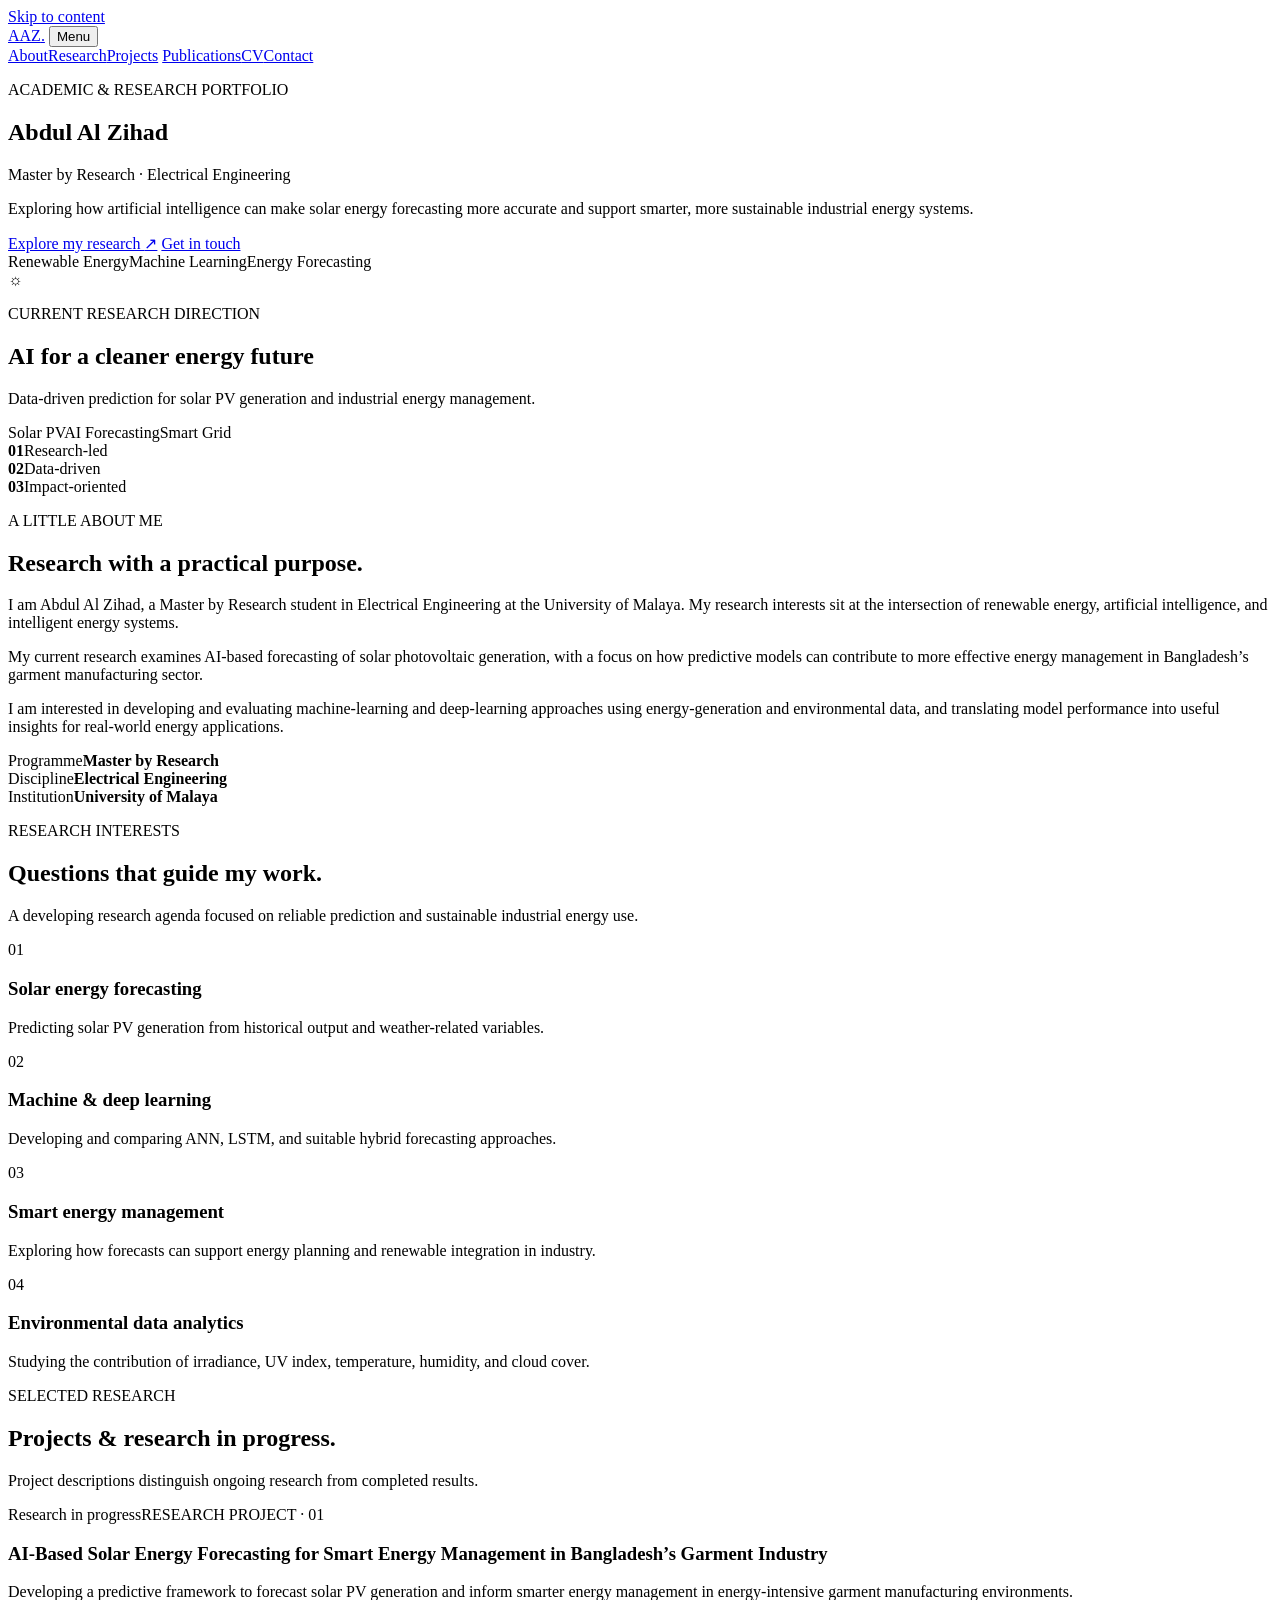
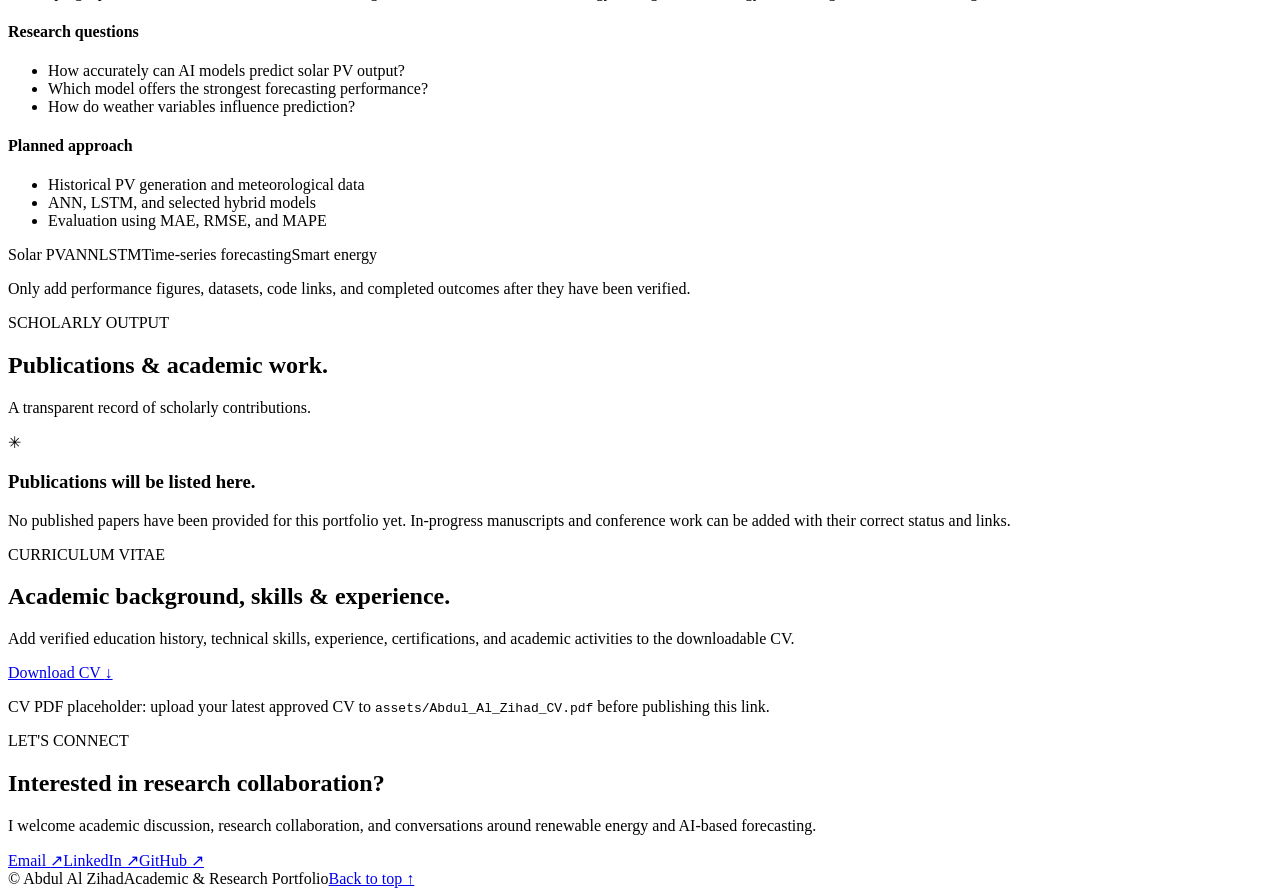
==== index.html @ 88aab950 "Add academic portfolio: index.html" ====
<!doctype html>
<html lang="en">
<head>
  <meta charset="utf-8">
  <meta name="viewport" content="width=device-width, initial-scale=1">
  <meta name="description" content="Academic and research portfolio of Abdul Al Zihad, focusing on AI-based solar energy forecasting and smart energy management.">
  <meta name="theme-color" content="#102a43">
  <title>Abdul Al Zihad | Research Portfolio</title>
  <link rel="preconnect" href="https://fonts.googleapis.com">
  <link rel="preconnect" href="https://fonts.gstatic.com" crossorigin>
  <link href="https://fonts.googleapis.com/css2?family=DM+Sans:wght@400;500;600;700&family=Manrope:wght@400;500;600;700;800&display=swap" rel="stylesheet">
  <link rel="stylesheet" href="assets/style.css">
</head>
<body>
  <a class="skip-link" href="#main">Skip to content</a>
  <header class="site-header">
    <nav class="nav wrap" aria-label="Main navigation">
      <a class="brand" href="#home">AAZ<span>.</span></a>
      <button class="menu-toggle" aria-expanded="false" aria-controls="nav-links">Menu</button>
      <div class="nav-links" id="nav-links">
        <a href="#about">About</a><a href="#research">Research</a><a href="#projects">Projects</a>
        <a href="#publications">Publications</a><a href="#cv">CV</a><a class="nav-contact" href="#contact">Contact</a>
      </div>
    </nav>
  </header>
  <main id="main">
    <section class="hero wrap" id="home">
      <div class="hero-copy">
        <p class="eyebrow">ACADEMIC &amp; RESEARCH PORTFOLIO</p>
        <h1>Abdul Al Zihad</h1>
        <p class="hero-role">Master by Research · Electrical Engineering</p>
        <p class="hero-lead">Exploring how artificial intelligence can make solar energy forecasting more accurate and support smarter, more sustainable industrial energy systems.</p>
        <div class="hero-actions">
          <a class="button button-primary" href="#research">Explore my research <span aria-hidden="true">↗</span></a>
          <a class="button button-secondary" href="#contact">Get in touch</a>
        </div>
        <div class="hero-meta"><span>Renewable Energy</span><i></i><span>Machine Learning</span><i></i><span>Energy Forecasting</span></div>
      </div>
      <aside class="hero-card" aria-label="Research focus">
        <div class="orbit"><div class="sun">☼</div><span class="orbit-dot"></span></div>
        <p class="card-kicker">CURRENT RESEARCH DIRECTION</p>
        <h2>AI for a cleaner energy future</h2>
        <p>Data-driven prediction for solar PV generation and industrial energy management.</p>
        <div class="card-tags"><span>Solar PV</span><span>AI Forecasting</span><span>Smart Grid</span></div>
      </aside>
    </section>
    <section class="quick-strip"><div class="wrap strip-grid">
      <div><strong>01</strong><span>Research-led</span></div><div><strong>02</strong><span>Data-driven</span></div><div><strong>03</strong><span>Impact-oriented</span></div>
    </div></section>
    <section class="section wrap" id="about">
      <div class="section-heading"><p class="eyebrow">A LITTLE ABOUT ME</p><h2>Research with a practical purpose.</h2></div>
      <div class="about-grid">
        <p class="about-intro">I am Abdul Al Zihad, a Master by Research student in Electrical Engineering at the University of Malaya. My research interests sit at the intersection of renewable energy, artificial intelligence, and intelligent energy systems.</p>
        <div class="about-detail">
          <p>My current research examines AI-based forecasting of solar photovoltaic generation, with a focus on how predictive models can contribute to more effective energy management in Bangladesh’s garment manufacturing sector.</p>
          <p>I am interested in developing and evaluating machine-learning and deep-learning approaches using energy-generation and environmental data, and translating model performance into useful insights for real-world energy applications.</p>
          <div class="facts"><div><span>Programme</span><b>Master by Research</b></div><div><span>Discipline</span><b>Electrical Engineering</b></div><div><span>Institution</span><b>University of Malaya</b></div></div>
        </div>
      </div>
    </section>
    <section class="section section-soft" id="research"><div class="wrap">
      <div class="section-heading"><p class="eyebrow">RESEARCH INTERESTS</p><h2>Questions that guide my work.</h2><p class="section-desc">A developing research agenda focused on reliable prediction and sustainable industrial energy use.</p></div>
      <div class="interest-grid">
        <article class="interest-card"><span class="number">01</span><h3>Solar energy forecasting</h3><p>Predicting solar PV generation from historical output and weather-related variables.</p></article>
        <article class="interest-card"><span class="number">02</span><h3>Machine &amp; deep learning</h3><p>Developing and comparing ANN, LSTM, and suitable hybrid forecasting approaches.</p></article>
        <article class="interest-card"><span class="number">03</span><h3>Smart energy management</h3><p>Exploring how forecasts can support energy planning and renewable integration in industry.</p></article>
        <article class="interest-card"><span class="number">04</span><h3>Environmental data analytics</h3><p>Studying the contribution of irradiance, UV index, temperature, humidity, and cloud cover.</p></article>
      </div>
    </div></section>
    <section class="section wrap" id="projects">
      <div class="section-heading"><p class="eyebrow">SELECTED RESEARCH</p><h2>Projects &amp; research in progress.</h2><p class="section-desc">Project descriptions distinguish ongoing research from completed results.</p></div>
      <article class="project-card">
        <div class="project-top"><span class="status"><b></b> Research in progress</span><span class="project-index">RESEARCH PROJECT · 01</span></div>
        <h3>AI-Based Solar Energy Forecasting for Smart Energy Management in Bangladesh’s Garment Industry</h3>
        <p class="project-summary">Developing a predictive framework to forecast solar PV generation and inform smarter energy management in energy-intensive garment manufacturing environments.</p>
        <div class="project-columns">
          <div><h4>Research questions</h4><ul><li>How accurately can AI models predict solar PV output?</li><li>Which model offers the strongest forecasting performance?</li><li>How do weather variables influence prediction?</li></ul></div>
          <div><h4>Planned approach</h4><ul><li>Historical PV generation and meteorological data</li><li>ANN, LSTM, and selected hybrid models</li><li>Evaluation using MAE, RMSE, and MAPE</li></ul></div>
        </div>
        <div class="tags"><span>Solar PV</span><span>ANN</span><span>LSTM</span><span>Time-series forecasting</span><span>Smart energy</span></div>
      </article>
      <p class="small-note">Only add performance figures, datasets, code links, and completed outcomes after they have been verified.</p>
    </section>
    <section class="section section-soft" id="publications"><div class="wrap">
      <div class="section-heading"><p class="eyebrow">SCHOLARLY OUTPUT</p><h2>Publications &amp; academic work.</h2><p class="section-desc">A transparent record of scholarly contributions.</p></div>
      <div class="publication-empty"><div class="pub-icon">✳</div><div><h3>Publications will be listed here.</h3><p>No published papers have been provided for this portfolio yet. In-progress manuscripts and conference work can be added with their correct status and links.</p></div></div>
    </div></section>
    <section class="section wrap" id="cv">
      <div class="cv-panel"><div><p class="eyebrow">CURRICULUM VITAE</p><h2>Academic background, skills &amp; experience.</h2><p>Add verified education history, technical skills, experience, certifications, and academic activities to the downloadable CV.</p></div><a class="button button-primary" href="assets/Abdul_Al_Zihad_CV.pdf" aria-label="Download CV PDF">Download CV <span aria-hidden="true">↓</span></a></div>
      <p class="small-note">CV PDF placeholder: upload your latest approved CV to <code>assets/Abdul_Al_Zihad_CV.pdf</code> before publishing this link.</p>
    </section>
    <section class="contact-section" id="contact"><div class="wrap contact-inner">
      <div><p class="eyebrow">LET'S CONNECT</p><h2>Interested in research collaboration?</h2><p>I welcome academic discussion, research collaboration, and conversations around renewable energy and AI-based forecasting.</p></div>
      <div class="contact-links"><a href="mailto:YOUR.EMAIL@example.com">Email <span>↗</span></a><a href="https://www.linkedin.com/" target="_blank" rel="noopener">LinkedIn <span>↗</span></a><a href="https://github.com/" target="_blank" rel="noopener">GitHub <span>↗</span></a></div>
    </div></section>
  </main>
  <footer class="footer"><div class="wrap footer-inner"><span>© <span id="year"></span> Abdul Al Zihad</span><span>Academic &amp; Research Portfolio</span><a href="#home">Back to top ↑</a></div></footer>
  <script src="assets/main.js"></script>
</body>
</html>
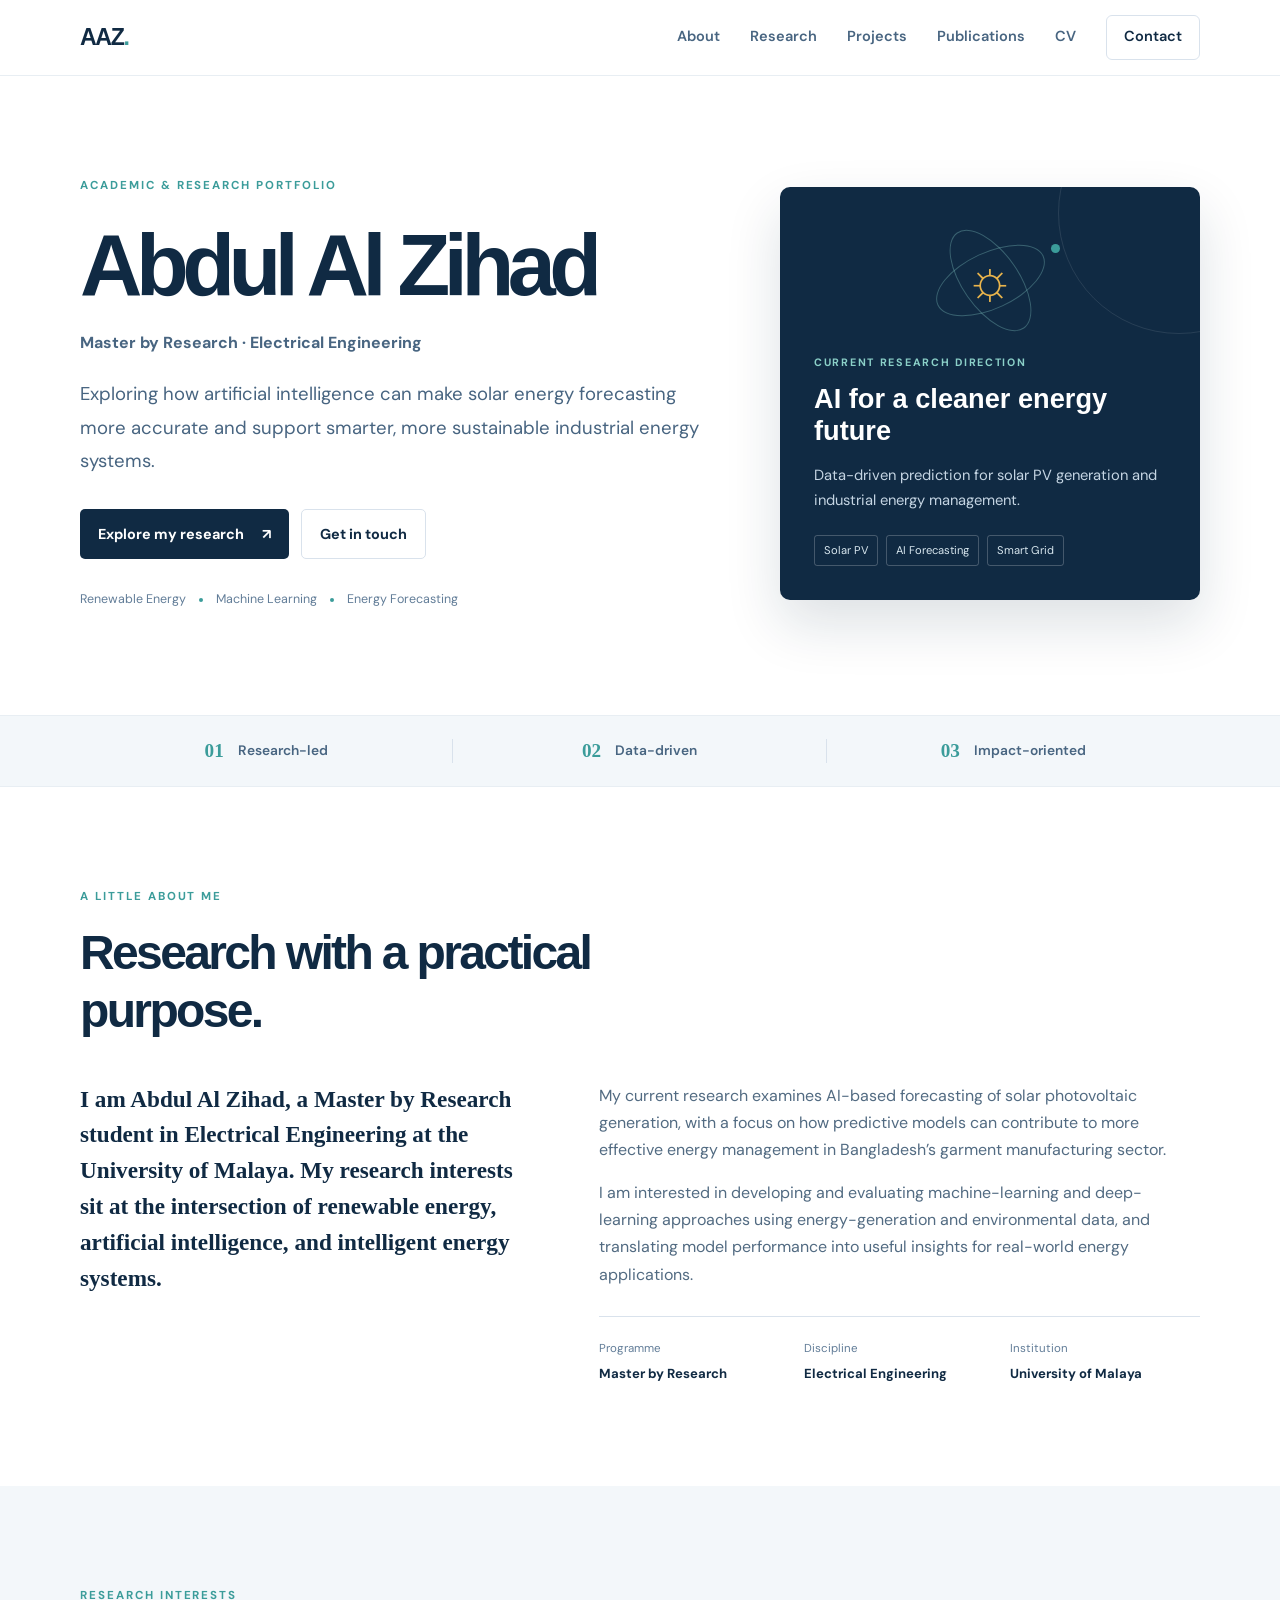
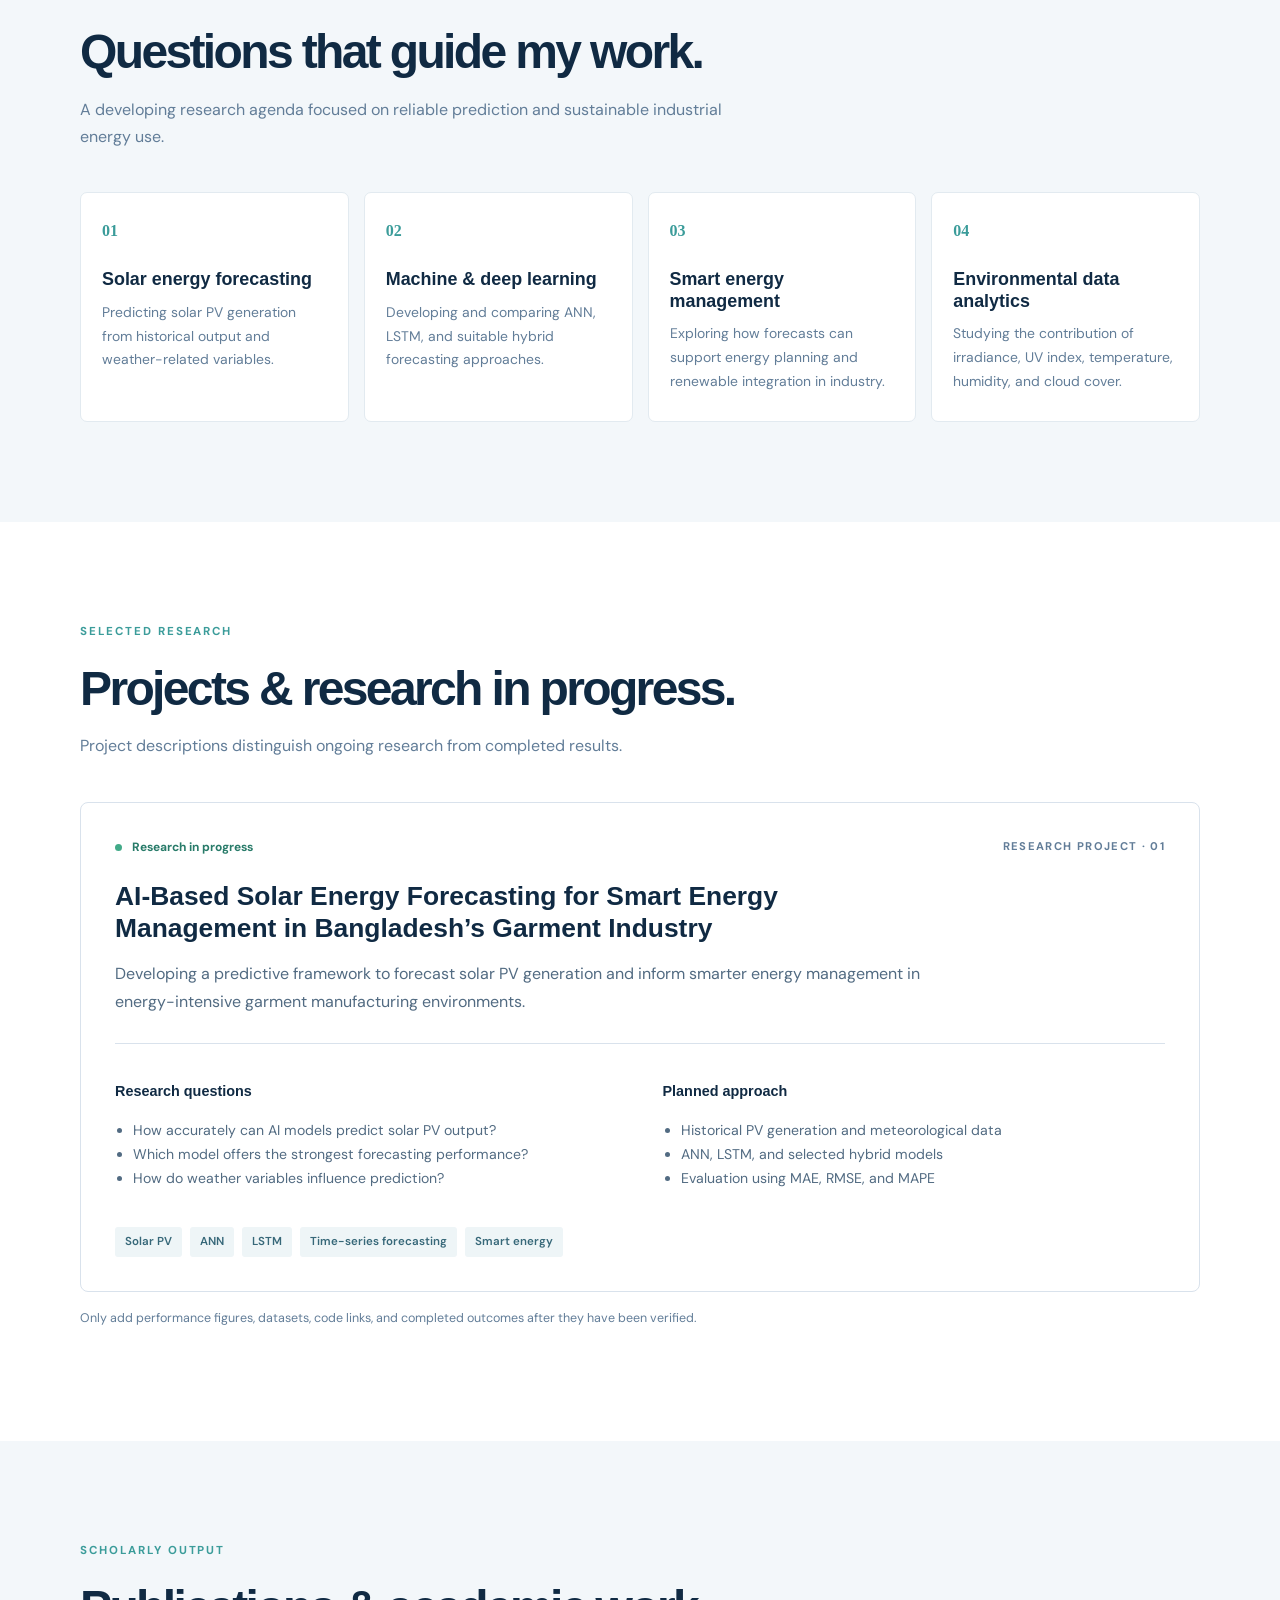
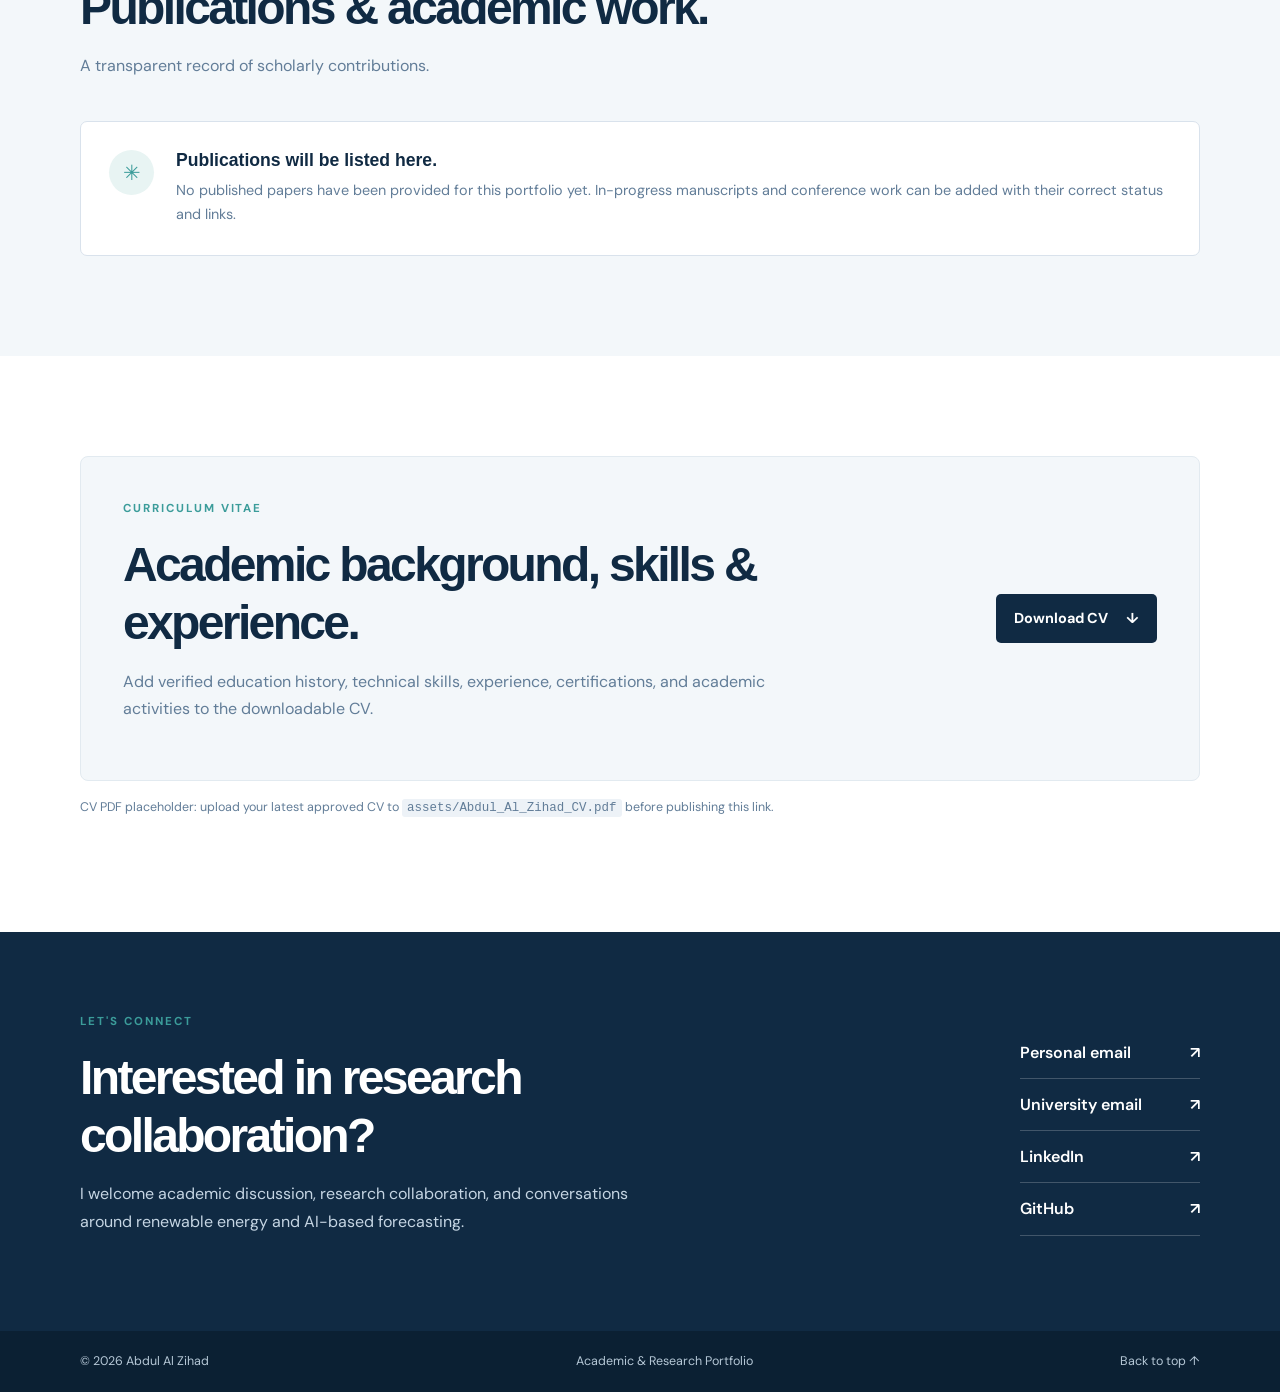
==== commit 2d69c099: "Update contact details and professional profile links" ====
--- a/index.html
+++ b/index.html
@@ -91,7 +91,7 @@
     </section>
     <section class="contact-section" id="contact"><div class="wrap contact-inner">
       <div><p class="eyebrow">LET'S CONNECT</p><h2>Interested in research collaboration?</h2><p>I welcome academic discussion, research collaboration, and conversations around renewable energy and AI-based forecasting.</p></div>
-      <div class="contact-links"><a href="mailto:YOUR.EMAIL@example.com">Email <span>↗</span></a><a href="https://www.linkedin.com/" target="_blank" rel="noopener">LinkedIn <span>↗</span></a><a href="https://github.com/" target="_blank" rel="noopener">GitHub <span>↗</span></a></div>
+      <div class="contact-links"><a href="mailto:abdulalzihad05@gmail.com">Personal email <span>↗</span></a><a href="mailto:25099949@siswa.um.edu.my">University email <span>↗</span></a><a href="https://www.linkedin.com/in/abdul-al-zihad/" target="_blank" rel="noopener">LinkedIn <span>↗</span></a><a href="https://github.com/abdulalzihad05" target="_blank" rel="noopener">GitHub <span>↗</span></a></div>
     </div></section>
   </main>
   <footer class="footer"><div class="wrap footer-inner"><span>© <span id="year"></span> Abdul Al Zihad</span><span>Academic &amp; Research Portfolio</span><a href="#home">Back to top ↑</a></div></footer>
--- a/assets/style.css
+++ b/assets/style.css
@@ -0,0 +1 @@
+:root{--navy:#102a43;--blue:#176b87;--teal:#3b9c9a;--ink:#243b53;--muted:#627d98;--line:#d9e2ec;--paper:#fff;--soft:#f3f7fa;--gold:#e9b44c}*{box-sizing:border-box}html{scroll-behavior:smooth;scroll-padding-top:90px}body{margin:0;background:var(--paper);color:var(--ink);font-family:"DM Sans",sans-serif;line-height:1.7}h1,h2,h3,h4,.brand{font-family:Manrope,sans-serif;line-height:1.2;color:var(--navy)}a{color:inherit}.wrap{width:min(1120px,calc(100% - 48px));margin:auto}.site-header{height:76px;position:sticky;top:0;z-index:10;background:#ffffffed;backdrop-filter:blur(14px);border-bottom:1px solid #e8eef3}.nav{height:100%;display:flex;align-items:center;justify-content:space-between}.brand{text-decoration:none;font-size:1.45rem;font-weight:800;letter-spacing:-.06em}.brand span{color:var(--teal)}.nav-links{display:flex;gap:30px;align-items:center}.nav-links a{text-decoration:none;font-size:.91rem;font-weight:600;color:#486581}.nav-links a:hover{color:var(--teal)}.nav-links .nav-contact{padding:9px 17px;border:1px solid var(--line);border-radius:6px;color:var(--navy)}.menu-toggle{display:none;background:white;border:1px solid var(--line);border-radius:6px;padding:8px 12px;color:var(--navy)}.hero{display:grid;grid-template-columns:1.2fr .8fr;gap:70px;align-items:center;padding-top:100px;padding-bottom:105px;min-height:590px}.eyebrow{font-size:.72rem;letter-spacing:.17em;font-weight:700;color:var(--teal);margin:0 0 18px}.hero h1{font-size:clamp(3.2rem,7vw,5.4rem);letter-spacing:-.075em;margin:0 0 12px}.hero-role{font-weight:700;color:#486581;margin:0 0 22px}.hero-lead{font-size:1.16rem;max-width:620px;color:#486581;line-height:1.8}.hero-actions{display:flex;gap:12px;margin:30px 0}.button{display:inline-flex;align-items:center;gap:18px;padding:12px 18px;border-radius:5px;text-decoration:none;font-weight:700;font-size:.9rem;transition:.2s}.button-primary{background:var(--navy);color:white}.button-primary:hover{background:var(--blue);transform:translateY(-2px)}.button-secondary{border:1px solid var(--line);color:var(--navy)}.hero-meta{display:flex;gap:13px;align-items:center;flex-wrap:wrap;font-size:.78rem;color:var(--muted)}.hero-meta i{width:4px;height:4px;border-radius:50%;background:var(--teal)}.hero-card{background:var(--navy);color:white;padding:34px;border-radius:10px;min-height:365px;box-shadow:0 24px 55px #102a4324;position:relative;overflow:hidden}.hero-card:after{content:"";position:absolute;width:240px;height:240px;border:1px solid #ffffff19;border-radius:50%;right:-100px;top:-95px}.orbit{height:120px;display:grid;place-items:center;position:relative}.orbit:before,.orbit:after{content:"";position:absolute;border:1px solid #8bd0c855;border-radius:50%;width:115px;height:55px;transform:rotate(-25deg)}.orbit:after{transform:rotate(55deg)}.sun{font-size:3.4rem;color:var(--gold)}.orbit-dot{position:absolute;width:9px;height:9px;background:var(--teal);border-radius:50%;right:calc(50% - 70px);top:23px}.card-kicker{font-size:.67rem;letter-spacing:.16em;color:#8bd0c8;font-weight:700;margin:12px 0}.hero-card h2{font-size:1.7rem;color:white;margin:0 0 12px}.hero-card p:not(.card-kicker){color:#c5d5e3;font-size:.92rem}.card-tags,.tags{display:flex;gap:8px;flex-wrap:wrap;margin-top:22px}.card-tags span{font-size:.7rem;border:1px solid #ffffff38;padding:5px 9px;border-radius:3px;color:#d8e7ef}.quick-strip{background:var(--soft);border-block:1px solid #e8eef3}.strip-grid{display:grid;grid-template-columns:repeat(3,1fr);padding:23px 0}.strip-grid div{display:flex;align-items:center;gap:14px;justify-content:center;border-right:1px solid var(--line)}.strip-grid div:last-child{border:0}.strip-grid strong{font:800 1.2rem Manrope;color:var(--teal)}.strip-grid span{font-size:.86rem;font-weight:600;color:#486581}.section{padding-top:100px;padding-bottom:100px}.section-soft{background:var(--soft)}.section-heading{max-width:670px;margin-bottom:42px}.section-heading h2,.cv-panel h2,.contact-inner h2{font-size:clamp(2rem,4vw,3rem);letter-spacing:-.055em;margin:0 0 15px}.section-desc{color:var(--muted);margin:0}.about-grid{display:grid;grid-template-columns:.85fr 1.15fr;gap:75px}.about-intro{font:600 1.45rem/1.55 Manrope;color:var(--navy);margin:0}.about-detail p{color:#526b82;margin-top:0}.facts{display:grid;grid-template-columns:repeat(3,1fr);gap:15px;margin-top:28px;padding-top:22px;border-top:1px solid var(--line)}.facts div{display:flex;flex-direction:column;gap:5px}.facts span{font-size:.72rem;color:var(--muted)}.facts b{font-size:.82rem;color:var(--navy)}.interest-grid{display:grid;grid-template-columns:repeat(4,1fr);gap:15px}.interest-card{background:white;border:1px solid #e2eaf0;padding:24px 21px;border-radius:7px;min-height:230px}.number{font:800 1rem Manrope;color:var(--teal)}.interest-card h3{font-size:1.12rem;margin:25px 0 10px}.interest-card p{font-size:.87rem;color:var(--muted);margin:0}.project-card{border:1px solid var(--line);border-radius:8px;padding:34px;background:white}.project-top{display:flex;justify-content:space-between;gap:12px;flex-wrap:wrap}.status{font-size:.75rem;color:#287b69;font-weight:700}.status b{display:inline-block;width:7px;height:7px;background:#42aa88;border-radius:50%;margin-right:7px}.project-index{font-size:.7rem;letter-spacing:.12em;color:var(--muted);font-weight:700}.project-card h3{font-size:1.65rem;max-width:800px;margin:24px 0 12px}.project-summary{color:#526b82;max-width:850px}.project-columns{display:grid;grid-template-columns:1fr 1fr;gap:45px;margin-top:28px;padding-top:20px;border-top:1px solid var(--line)}.project-columns h4{font-size:.9rem}.project-columns ul{padding-left:18px;color:#526b82;font-size:.88rem}.tags span{background:#eef5f7;color:#376879;padding:5px 10px;border-radius:3px;font-size:.72rem;font-weight:600}.small-note{font-size:.78rem;color:var(--muted);margin-top:16px}.publication-empty{display:flex;gap:22px;align-items:flex-start;background:white;border:1px solid var(--line);padding:28px;border-radius:7px}.pub-icon{width:45px;height:45px;flex:none;border-radius:50%;background:#e8f4f3;color:var(--teal);display:grid;place-items:center;font-size:1.3rem}.publication-empty h3{margin:0 0 7px;font-size:1.1rem}.publication-empty p{margin:0;color:var(--muted);font-size:.9rem}.cv-panel{padding:42px;background:#f3f7fa;border:1px solid #e2eaf0;border-radius:8px;display:flex;justify-content:space-between;align-items:center;gap:30px}.cv-panel>div{max-width:690px}.cv-panel p:not(.eyebrow){color:var(--muted)}code{background:#edf2f7;padding:2px 5px;border-radius:3px}.contact-section{background:var(--navy);color:white;padding:80px 0}.contact-inner{display:flex;justify-content:space-between;align-items:center;gap:50px}.contact-inner h2{color:white;max-width:570px}.contact-inner p:not(.eyebrow){color:#c5d5e3;max-width:590px}.contact-links{min-width:180px;display:flex;flex-direction:column}.contact-links a{display:flex;justify-content:space-between;padding:12px 0;border-bottom:1px solid #ffffff35;text-decoration:none;font-weight:600}.contact-links a:hover{color:#8bd0c8}.footer{background:#0b2033;color:#b5c7d6;font-size:.78rem;padding:20px 0}.footer-inner{display:flex;justify-content:space-between;gap:15px;flex-wrap:wrap}.footer a{text-decoration:none}.skip-link{position:absolute;left:-999px;top:0;background:white;padding:10px}.skip-link:focus{left:10px;z-index:99}@media(max-width:850px){.hero{gap:35px}.interest-grid{grid-template-columns:repeat(2,1fr)}.about-grid{gap:35px}.nav-links{gap:16px}}@media(max-width:650px){.wrap{width:min(100% - 36px,1120px)}.site-header{height:66px}.menu-toggle{display:block}.nav-links{display:none;position:absolute;top:65px;left:0;right:0;background:white;padding:18px 24px 24px;border-bottom:1px solid var(--line);flex-direction:column;align-items:stretch;gap:12px}.nav-links.open{display:flex}.nav-links a{padding:7px}.nav-links .nav-contact{text-align:center}.hero{grid-template-columns:1fr;padding-top:70px;padding-bottom:70px;gap:35px}.hero h1{font-size:3.4rem}.hero-card{min-height:320px}.strip-grid{grid-template-columns:1fr;gap:12px}.strip-grid div{justify-content:flex-start;border:0}.section{padding-top:70px;padding-bottom:70px}.about-grid{grid-template-columns:1fr;gap:20px}.facts{grid-template-columns:1fr;gap:12px}.interest-grid{grid-template-columns:1fr}.interest-card{min-height:0}.project-card{padding:23px}.project-columns{grid-template-columns:1fr;gap:10px}.cv-panel,.contact-inner{align-items:flex-start;flex-direction:column}.cv-panel{padding:27px}.contact-section{padding:65px 0}.footer-inner{flex-direction:column;gap:6px}}
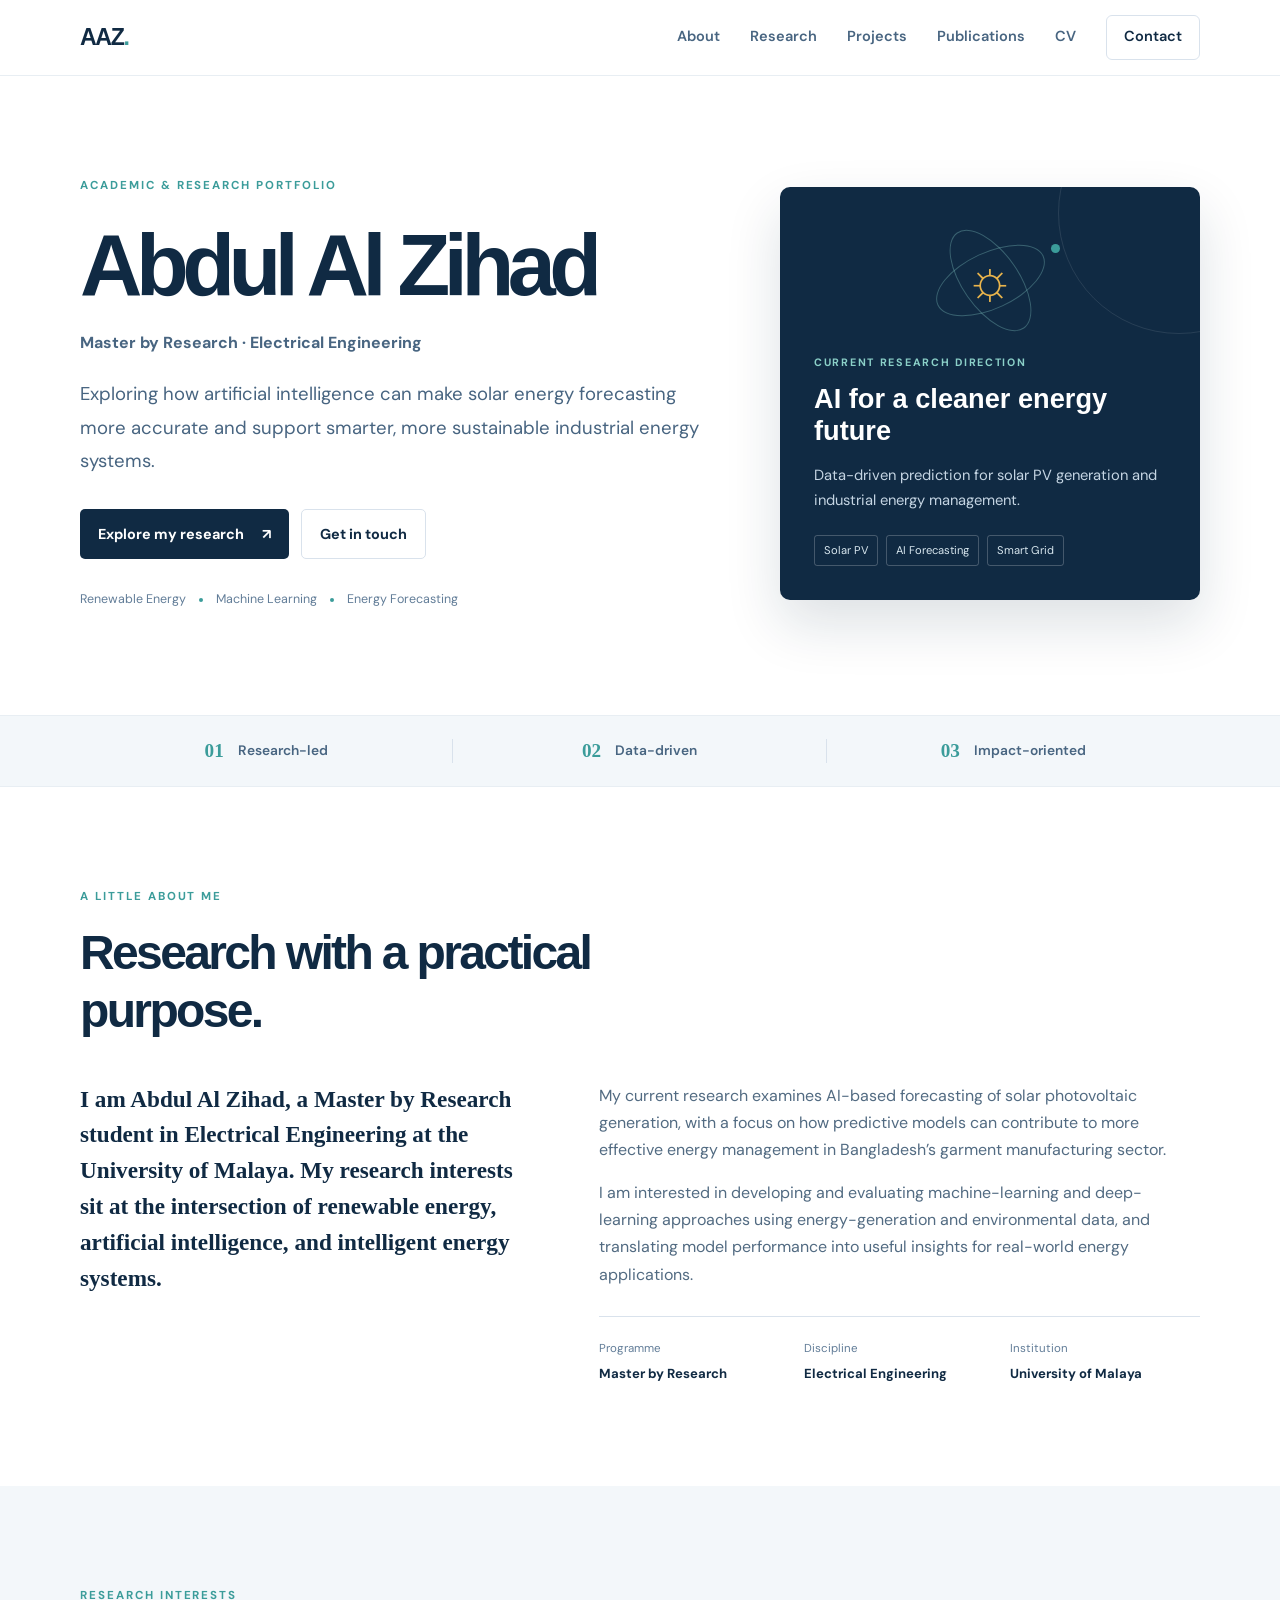
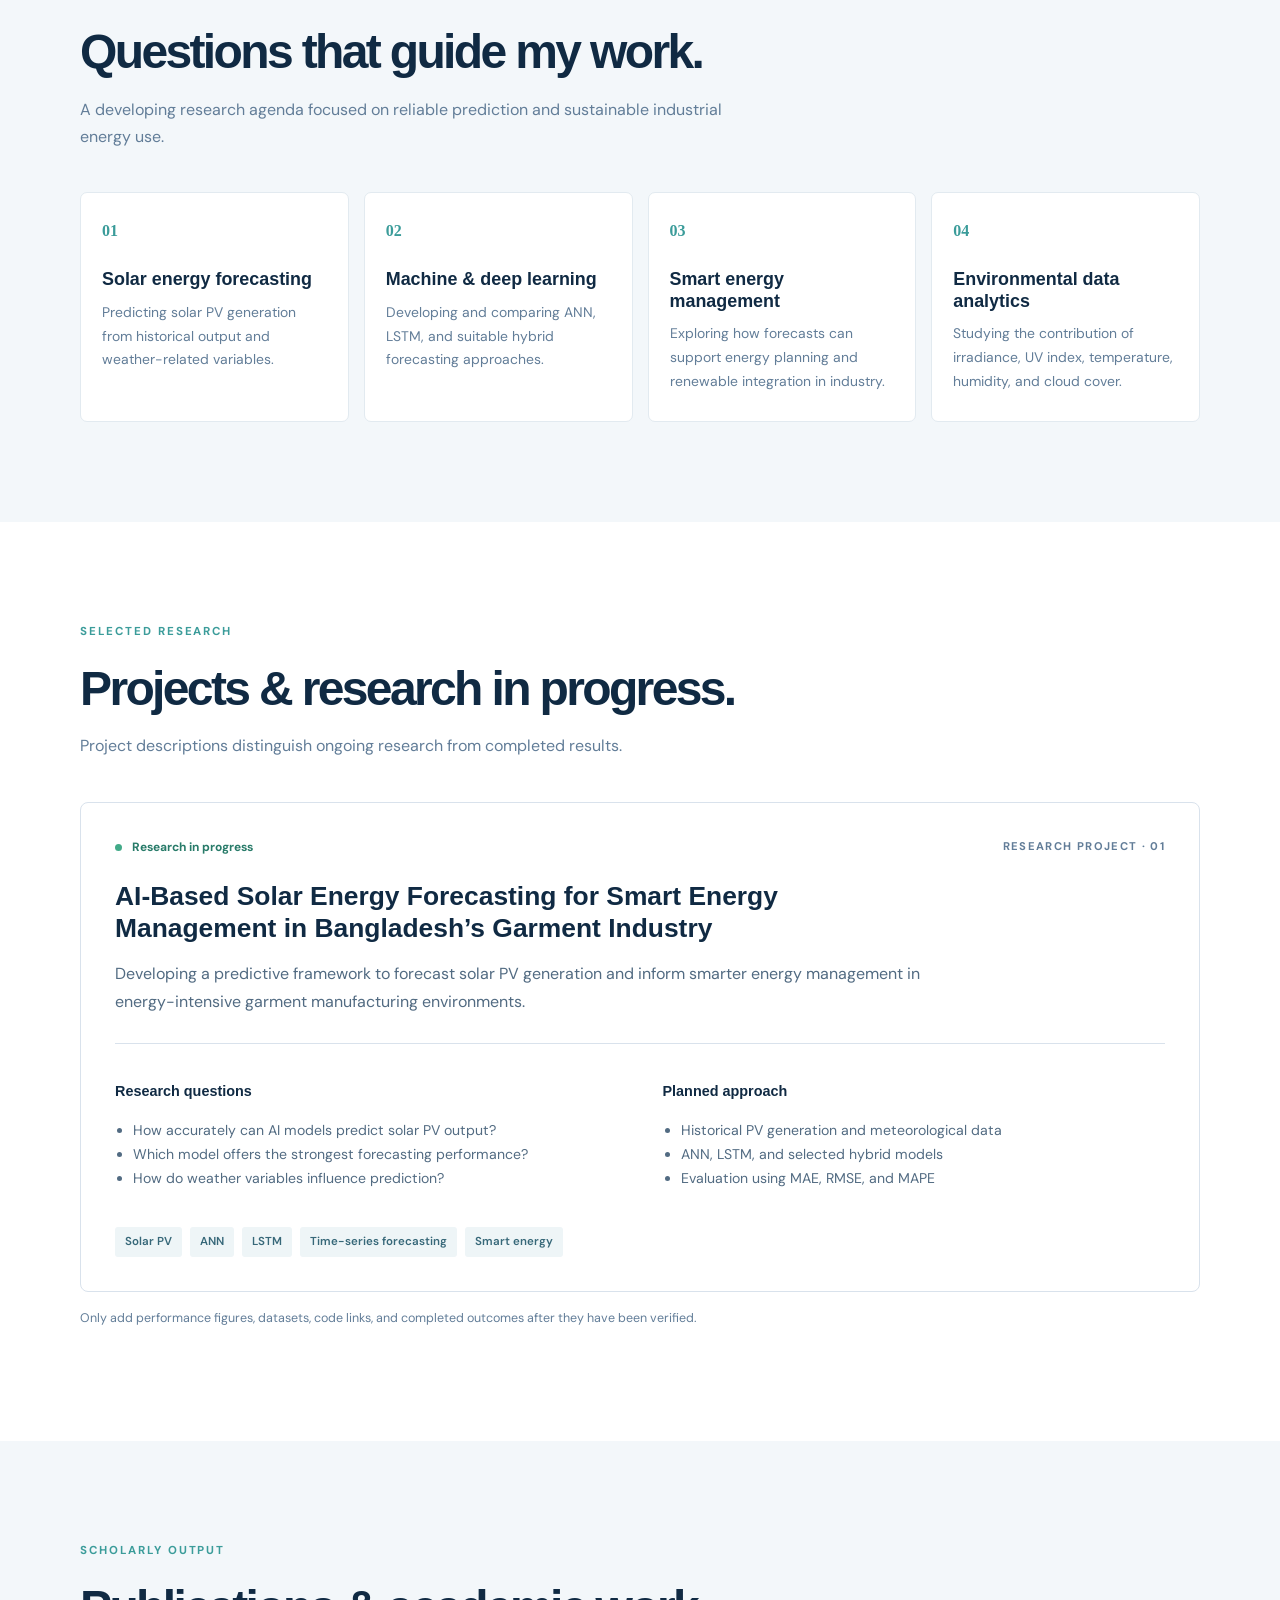
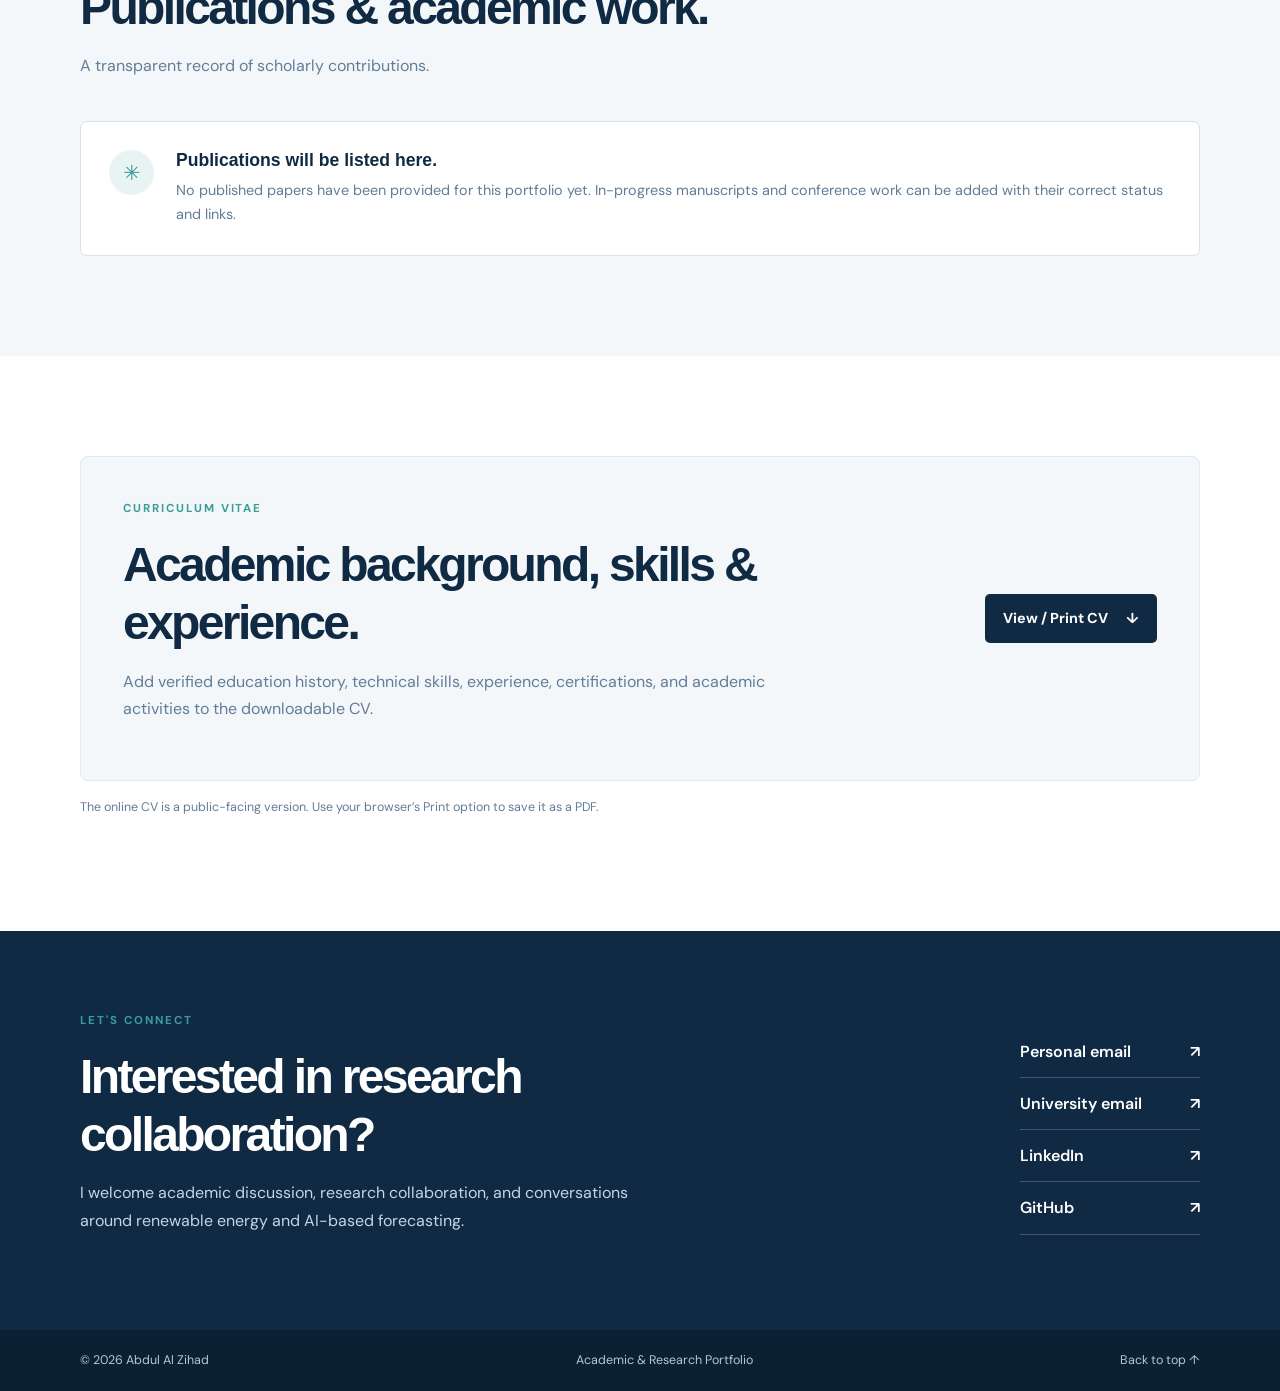
==== commit 4728a170: "Link website to public academic CV" ====
--- a/index.html
+++ b/index.html
@@ -86,8 +86,8 @@
       <div class="publication-empty"><div class="pub-icon">✳</div><div><h3>Publications will be listed here.</h3><p>No published papers have been provided for this portfolio yet. In-progress manuscripts and conference work can be added with their correct status and links.</p></div></div>
     </div></section>
     <section class="section wrap" id="cv">
-      <div class="cv-panel"><div><p class="eyebrow">CURRICULUM VITAE</p><h2>Academic background, skills &amp; experience.</h2><p>Add verified education history, technical skills, experience, certifications, and academic activities to the downloadable CV.</p></div><a class="button button-primary" href="assets/Abdul_Al_Zihad_CV.pdf" aria-label="Download CV PDF">Download CV <span aria-hidden="true">↓</span></a></div>
-      <p class="small-note">CV PDF placeholder: upload your latest approved CV to <code>assets/Abdul_Al_Zihad_CV.pdf</code> before publishing this link.</p>
+      <div class="cv-panel"><div><p class="eyebrow">CURRICULUM VITAE</p><h2>Academic background, skills &amp; experience.</h2><p>Add verified education history, technical skills, experience, certifications, and academic activities to the downloadable CV.</p></div><a class="button button-primary" href="cv.html" aria-label="View and print CV">View / Print CV <span aria-hidden="true">↓</span></a></div>
+      <p class="small-note">The online CV is a public-facing version. Use your browser’s Print option to save it as a PDF.</p>
     </section>
     <section class="contact-section" id="contact"><div class="wrap contact-inner">
       <div><p class="eyebrow">LET'S CONNECT</p><h2>Interested in research collaboration?</h2><p>I welcome academic discussion, research collaboration, and conversations around renewable energy and AI-based forecasting.</p></div>
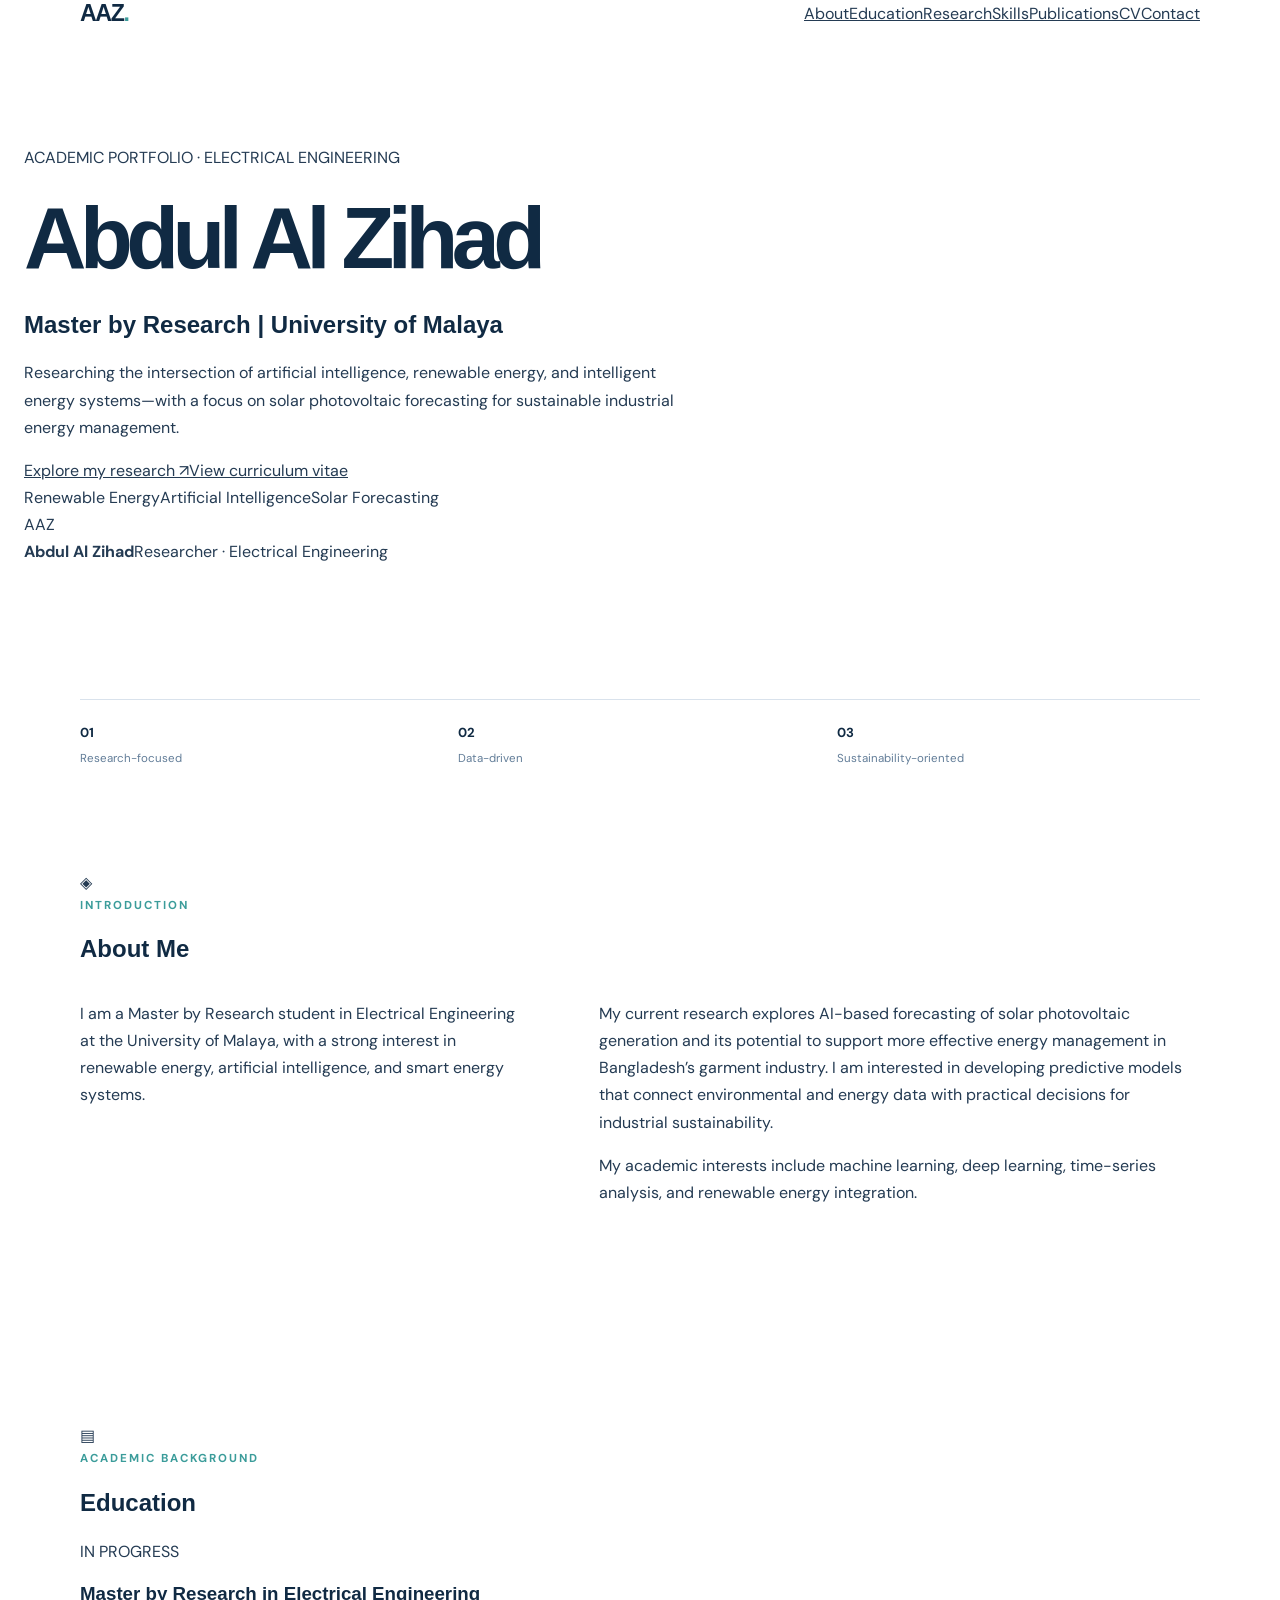
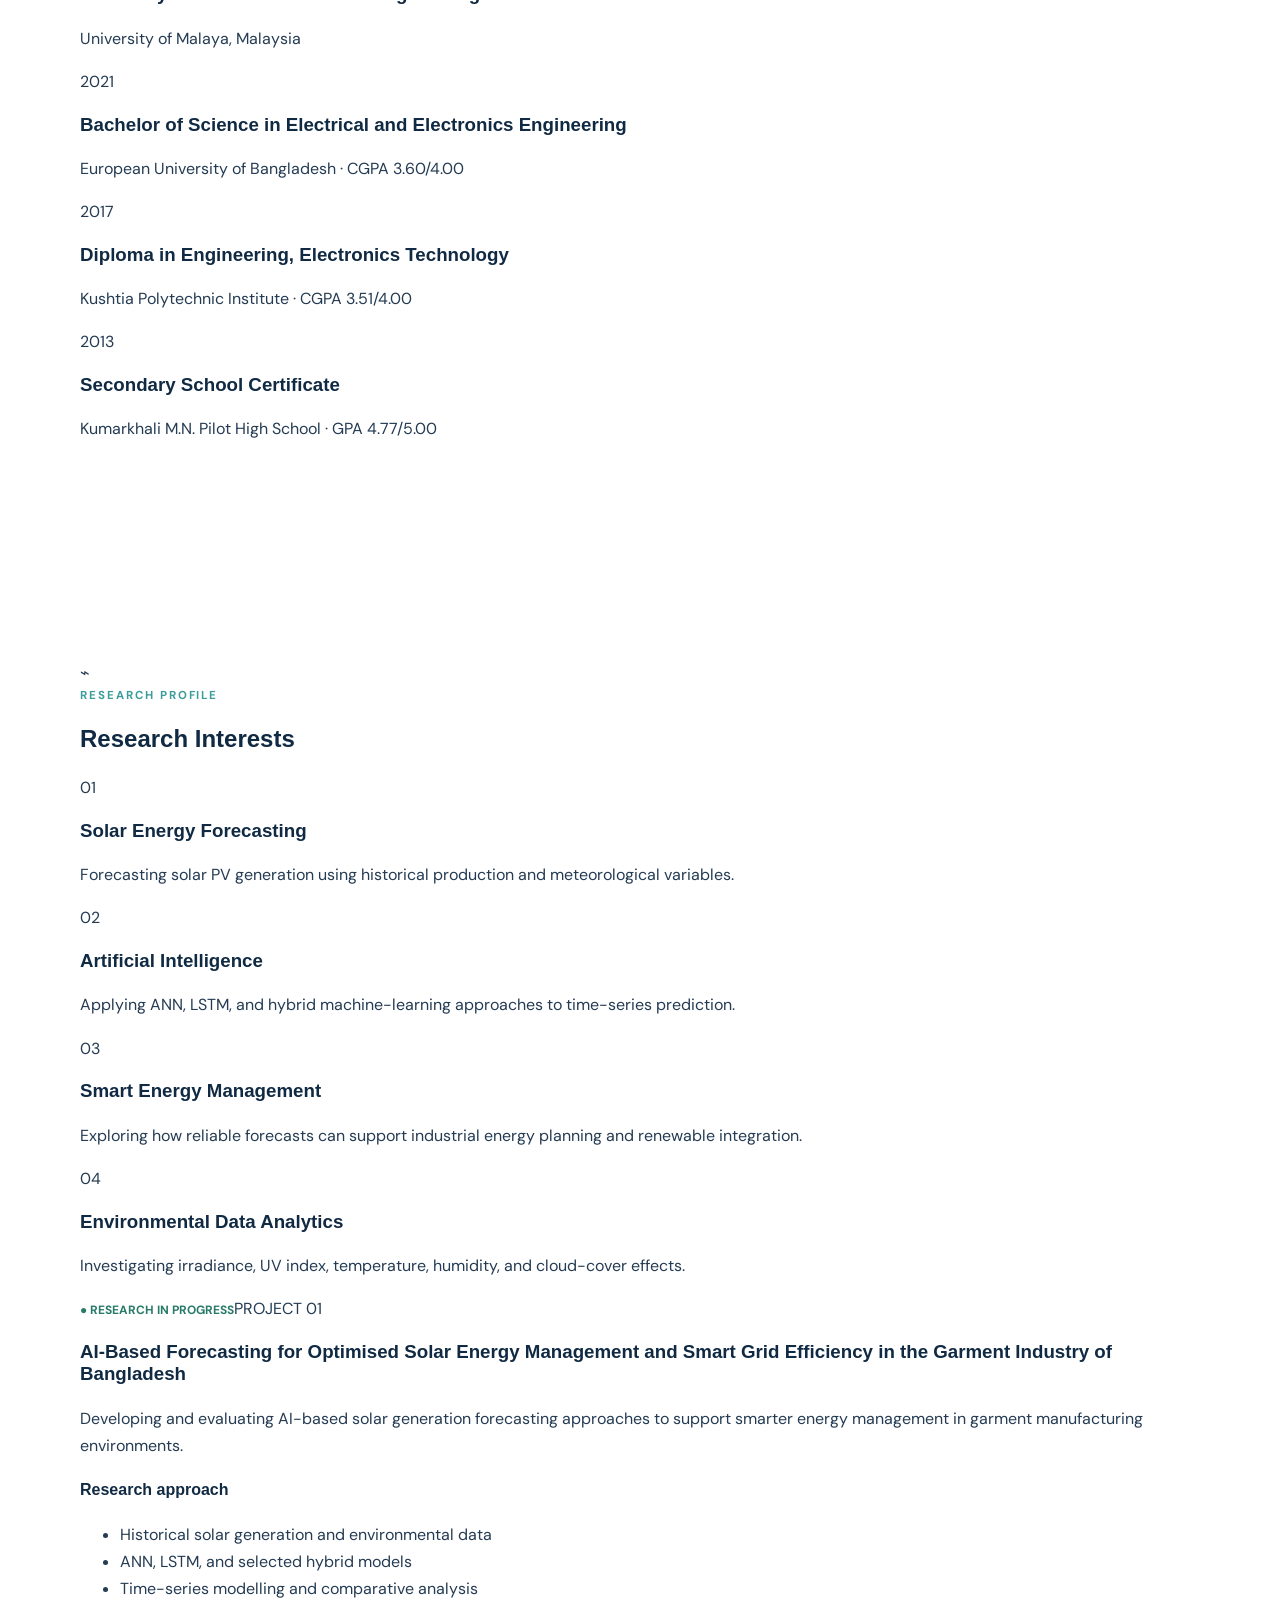
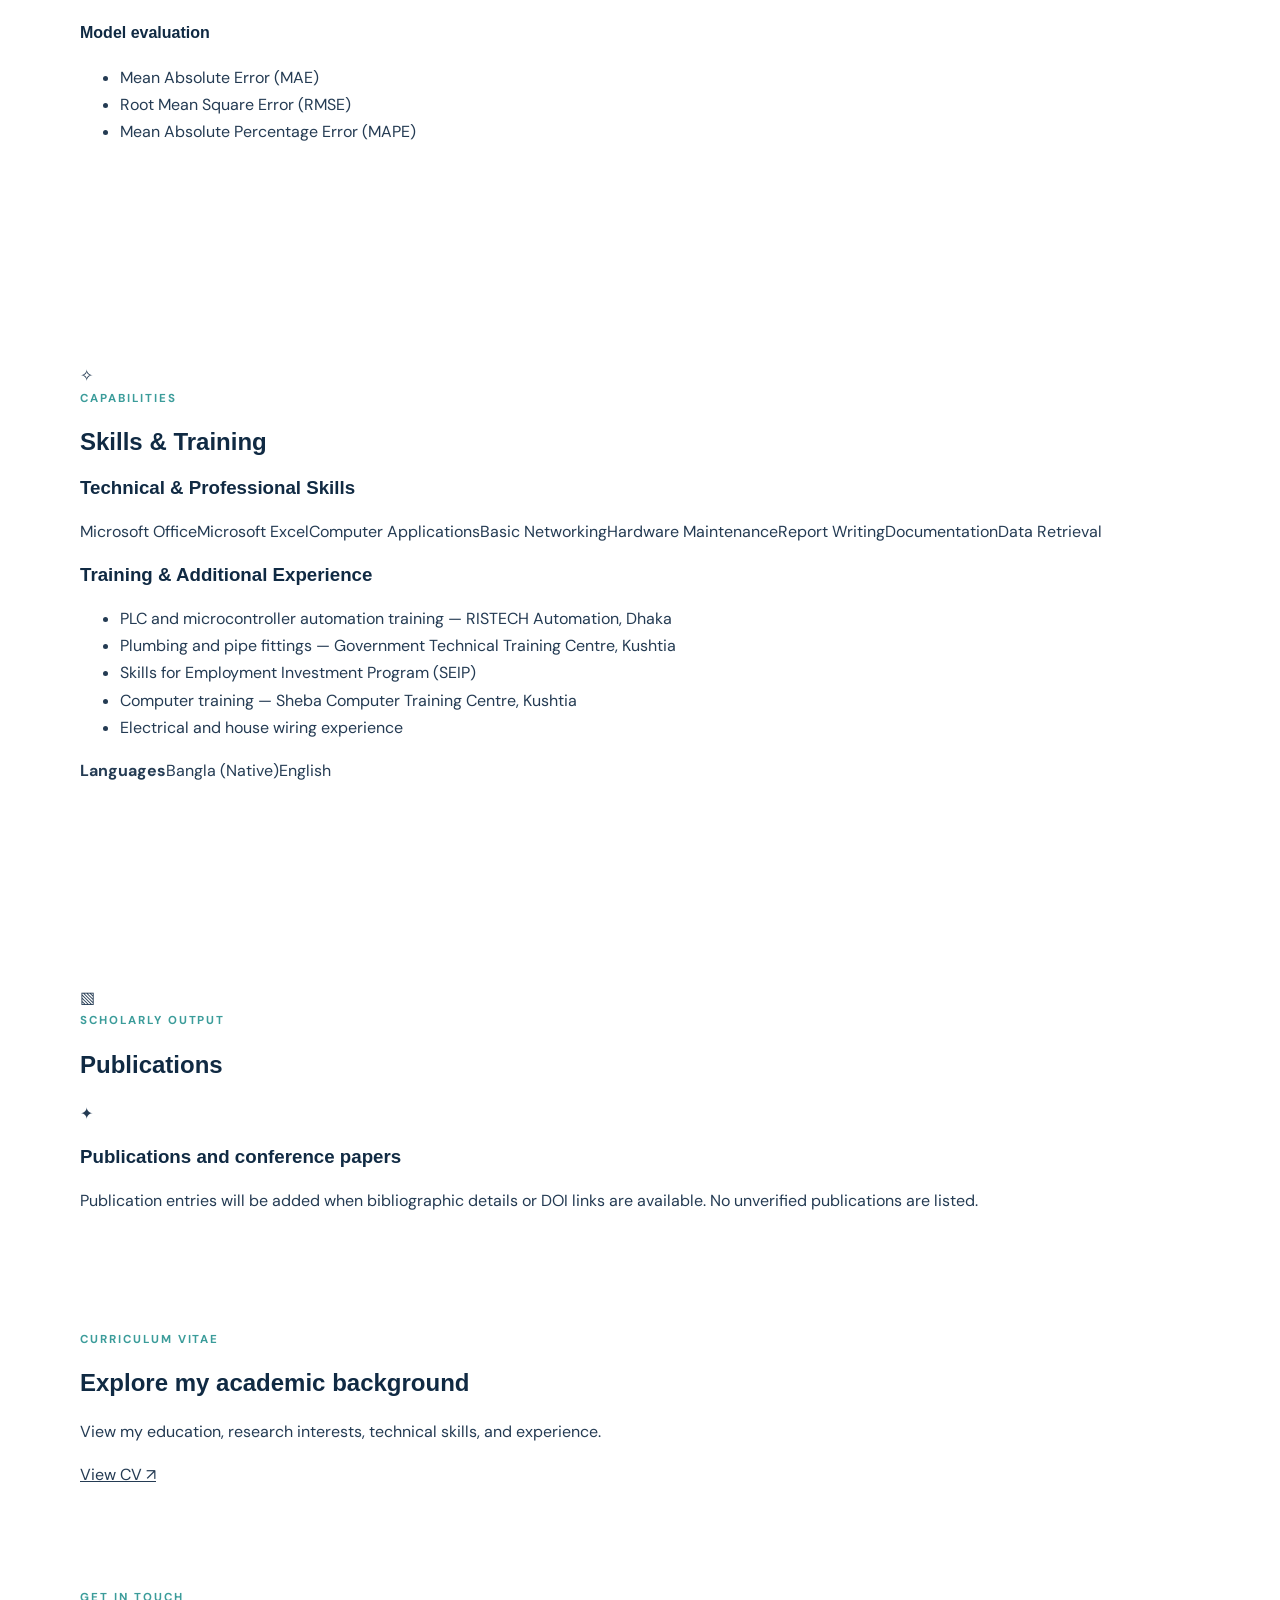
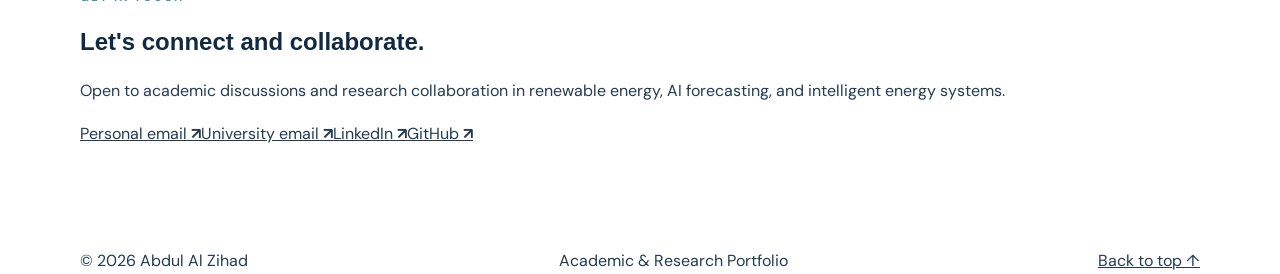
==== commit fb23b202: "Redesign portfolio with academic sections and reference-inspired layout" ====
--- a/index.html
+++ b/index.html
@@ -1,100 +1,25 @@
 <!doctype html>
 <html lang="en">
 <head>
-  <meta charset="utf-8">
-  <meta name="viewport" content="width=device-width, initial-scale=1">
-  <meta name="description" content="Academic and research portfolio of Abdul Al Zihad, focusing on AI-based solar energy forecasting and smart energy management.">
-  <meta name="theme-color" content="#102a43">
-  <title>Abdul Al Zihad | Research Portfolio</title>
-  <link rel="preconnect" href="https://fonts.googleapis.com">
-  <link rel="preconnect" href="https://fonts.gstatic.com" crossorigin>
-  <link href="https://fonts.googleapis.com/css2?family=DM+Sans:wght@400;500;600;700&family=Manrope:wght@400;500;600;700;800&display=swap" rel="stylesheet">
-  <link rel="stylesheet" href="assets/style.css">
+<meta charset="utf-8"><meta name="viewport" content="width=device-width,initial-scale=1">
+<meta name="description" content="Abdul Al Zihad — Electrical Engineering researcher at the University of Malaya, working on AI-based solar energy forecasting.">
+<meta name="theme-color" content="#0b1b3b">
+<title>Abdul Al Zihad | Academic Portfolio</title>
+<link rel="preconnect" href="https://fonts.googleapis.com"><link rel="preconnect" href="https://fonts.gstatic.com" crossorigin>
+<link href="https://fonts.googleapis.com/css2?family=DM+Sans:wght@400;500;600;700&family=Playfair+Display:wght@500;600;700&display=swap" rel="stylesheet">
+<link rel="stylesheet" href="assets/style.css">
 </head>
 <body>
-  <a class="skip-link" href="#main">Skip to content</a>
-  <header class="site-header">
-    <nav class="nav wrap" aria-label="Main navigation">
-      <a class="brand" href="#home">AAZ<span>.</span></a>
-      <button class="menu-toggle" aria-expanded="false" aria-controls="nav-links">Menu</button>
-      <div class="nav-links" id="nav-links">
-        <a href="#about">About</a><a href="#research">Research</a><a href="#projects">Projects</a>
-        <a href="#publications">Publications</a><a href="#cv">CV</a><a class="nav-contact" href="#contact">Contact</a>
-      </div>
-    </nav>
-  </header>
-  <main id="main">
-    <section class="hero wrap" id="home">
-      <div class="hero-copy">
-        <p class="eyebrow">ACADEMIC &amp; RESEARCH PORTFOLIO</p>
-        <h1>Abdul Al Zihad</h1>
-        <p class="hero-role">Master by Research · Electrical Engineering</p>
-        <p class="hero-lead">Exploring how artificial intelligence can make solar energy forecasting more accurate and support smarter, more sustainable industrial energy systems.</p>
-        <div class="hero-actions">
-          <a class="button button-primary" href="#research">Explore my research <span aria-hidden="true">↗</span></a>
-          <a class="button button-secondary" href="#contact">Get in touch</a>
-        </div>
-        <div class="hero-meta"><span>Renewable Energy</span><i></i><span>Machine Learning</span><i></i><span>Energy Forecasting</span></div>
-      </div>
-      <aside class="hero-card" aria-label="Research focus">
-        <div class="orbit"><div class="sun">☼</div><span class="orbit-dot"></span></div>
-        <p class="card-kicker">CURRENT RESEARCH DIRECTION</p>
-        <h2>AI for a cleaner energy future</h2>
-        <p>Data-driven prediction for solar PV generation and industrial energy management.</p>
-        <div class="card-tags"><span>Solar PV</span><span>AI Forecasting</span><span>Smart Grid</span></div>
-      </aside>
-    </section>
-    <section class="quick-strip"><div class="wrap strip-grid">
-      <div><strong>01</strong><span>Research-led</span></div><div><strong>02</strong><span>Data-driven</span></div><div><strong>03</strong><span>Impact-oriented</span></div>
-    </div></section>
-    <section class="section wrap" id="about">
-      <div class="section-heading"><p class="eyebrow">A LITTLE ABOUT ME</p><h2>Research with a practical purpose.</h2></div>
-      <div class="about-grid">
-        <p class="about-intro">I am Abdul Al Zihad, a Master by Research student in Electrical Engineering at the University of Malaya. My research interests sit at the intersection of renewable energy, artificial intelligence, and intelligent energy systems.</p>
-        <div class="about-detail">
-          <p>My current research examines AI-based forecasting of solar photovoltaic generation, with a focus on how predictive models can contribute to more effective energy management in Bangladesh’s garment manufacturing sector.</p>
-          <p>I am interested in developing and evaluating machine-learning and deep-learning approaches using energy-generation and environmental data, and translating model performance into useful insights for real-world energy applications.</p>
-          <div class="facts"><div><span>Programme</span><b>Master by Research</b></div><div><span>Discipline</span><b>Electrical Engineering</b></div><div><span>Institution</span><b>University of Malaya</b></div></div>
-        </div>
-      </div>
-    </section>
-    <section class="section section-soft" id="research"><div class="wrap">
-      <div class="section-heading"><p class="eyebrow">RESEARCH INTERESTS</p><h2>Questions that guide my work.</h2><p class="section-desc">A developing research agenda focused on reliable prediction and sustainable industrial energy use.</p></div>
-      <div class="interest-grid">
-        <article class="interest-card"><span class="number">01</span><h3>Solar energy forecasting</h3><p>Predicting solar PV generation from historical output and weather-related variables.</p></article>
-        <article class="interest-card"><span class="number">02</span><h3>Machine &amp; deep learning</h3><p>Developing and comparing ANN, LSTM, and suitable hybrid forecasting approaches.</p></article>
-        <article class="interest-card"><span class="number">03</span><h3>Smart energy management</h3><p>Exploring how forecasts can support energy planning and renewable integration in industry.</p></article>
-        <article class="interest-card"><span class="number">04</span><h3>Environmental data analytics</h3><p>Studying the contribution of irradiance, UV index, temperature, humidity, and cloud cover.</p></article>
-      </div>
-    </div></section>
-    <section class="section wrap" id="projects">
-      <div class="section-heading"><p class="eyebrow">SELECTED RESEARCH</p><h2>Projects &amp; research in progress.</h2><p class="section-desc">Project descriptions distinguish ongoing research from completed results.</p></div>
-      <article class="project-card">
-        <div class="project-top"><span class="status"><b></b> Research in progress</span><span class="project-index">RESEARCH PROJECT · 01</span></div>
-        <h3>AI-Based Solar Energy Forecasting for Smart Energy Management in Bangladesh’s Garment Industry</h3>
-        <p class="project-summary">Developing a predictive framework to forecast solar PV generation and inform smarter energy management in energy-intensive garment manufacturing environments.</p>
-        <div class="project-columns">
-          <div><h4>Research questions</h4><ul><li>How accurately can AI models predict solar PV output?</li><li>Which model offers the strongest forecasting performance?</li><li>How do weather variables influence prediction?</li></ul></div>
-          <div><h4>Planned approach</h4><ul><li>Historical PV generation and meteorological data</li><li>ANN, LSTM, and selected hybrid models</li><li>Evaluation using MAE, RMSE, and MAPE</li></ul></div>
-        </div>
-        <div class="tags"><span>Solar PV</span><span>ANN</span><span>LSTM</span><span>Time-series forecasting</span><span>Smart energy</span></div>
-      </article>
-      <p class="small-note">Only add performance figures, datasets, code links, and completed outcomes after they have been verified.</p>
-    </section>
-    <section class="section section-soft" id="publications"><div class="wrap">
-      <div class="section-heading"><p class="eyebrow">SCHOLARLY OUTPUT</p><h2>Publications &amp; academic work.</h2><p class="section-desc">A transparent record of scholarly contributions.</p></div>
-      <div class="publication-empty"><div class="pub-icon">✳</div><div><h3>Publications will be listed here.</h3><p>No published papers have been provided for this portfolio yet. In-progress manuscripts and conference work can be added with their correct status and links.</p></div></div>
-    </div></section>
-    <section class="section wrap" id="cv">
-      <div class="cv-panel"><div><p class="eyebrow">CURRICULUM VITAE</p><h2>Academic background, skills &amp; experience.</h2><p>Add verified education history, technical skills, experience, certifications, and academic activities to the downloadable CV.</p></div><a class="button button-primary" href="cv.html" aria-label="View and print CV">View / Print CV <span aria-hidden="true">↓</span></a></div>
-      <p class="small-note">The online CV is a public-facing version. Use your browser’s Print option to save it as a PDF.</p>
-    </section>
-    <section class="contact-section" id="contact"><div class="wrap contact-inner">
-      <div><p class="eyebrow">LET'S CONNECT</p><h2>Interested in research collaboration?</h2><p>I welcome academic discussion, research collaboration, and conversations around renewable energy and AI-based forecasting.</p></div>
-      <div class="contact-links"><a href="mailto:abdulalzihad05@gmail.com">Personal email <span>↗</span></a><a href="mailto:25099949@siswa.um.edu.my">University email <span>↗</span></a><a href="https://www.linkedin.com/in/abdul-al-zihad/" target="_blank" rel="noopener">LinkedIn <span>↗</span></a><a href="https://github.com/abdulalzihad05" target="_blank" rel="noopener">GitHub <span>↗</span></a></div>
-    </div></section>
-  </main>
-  <footer class="footer"><div class="wrap footer-inner"><span>© <span id="year"></span> Abdul Al Zihad</span><span>Academic &amp; Research Portfolio</span><a href="#home">Back to top ↑</a></div></footer>
-  <script src="assets/main.js"></script>
-</body>
-</html>+<header class="topbar"><nav class="nav wrap"><a class="brand" href="#home">AAZ<span>.</span></a><button class="menu-toggle" aria-expanded="false" aria-controls="navlinks">☰</button><div class="navlinks" id="navlinks"><a href="#about">About</a><a href="#education">Education</a><a href="#research">Research</a><a href="#skills">Skills</a><a href="#publications">Publications</a><a href="cv.html">CV</a><a class="nav-cta" href="#contact">Contact</a></div></nav></header>
+<main>
+<section class="hero" id="home"><div class="wrap hero-grid"><div class="hero-copy"><p class="kicker">ACADEMIC PORTFOLIO · ELECTRICAL ENGINEERING</p><h1>Abdul Al Zihad</h1><h2>Master by Research | University of Malaya</h2><p class="hero-text">Researching the intersection of artificial intelligence, renewable energy, and intelligent energy systems—with a focus on solar photovoltaic forecasting for sustainable industrial energy management.</p><div class="actions"><a class="btn btn-light" href="#research">Explore my research <span>↗</span></a><a class="btn btn-outline" href="cv.html">View curriculum vitae</a></div><div class="hero-tags"><span>Renewable Energy</span><i></i><span>Artificial Intelligence</span><i></i><span>Solar Forecasting</span></div></div><div class="portrait-wrap"><div class="portrait-frame"><img src="assets/profile.jpg" alt="Portrait of Abdul Al Zihad" onerror="this.style.display='none'"><div class="portrait-fallback">AAZ</div></div><div class="portrait-caption"><b>Abdul Al Zihad</b><span>Researcher · Electrical Engineering</span></div></div></div></section>
+<div class="facts-band"><div class="wrap facts"><div><b>01</b><span>Research-focused</span></div><div><b>02</b><span>Data-driven</span></div><div><b>03</b><span>Sustainability-oriented</span></div></div></div>
+<section class="section wrap" id="about"><div class="section-title"><span class="section-icon">◈</span><div><p class="eyebrow">INTRODUCTION</p><h2>About Me</h2></div></div><div class="about-grid"><p class="lead">I am a Master by Research student in Electrical Engineering at the University of Malaya, with a strong interest in renewable energy, artificial intelligence, and smart energy systems.</p><div><p>My current research explores AI-based forecasting of solar photovoltaic generation and its potential to support more effective energy management in Bangladesh’s garment industry. I am interested in developing predictive models that connect environmental and energy data with practical decisions for industrial sustainability.</p><p>My academic interests include machine learning, deep learning, time-series analysis, and renewable energy integration.</p></div></div></section>
+<section class="section tinted" id="education"><div class="wrap"><div class="section-title"><span class="section-icon">▤</span><div><p class="eyebrow">ACADEMIC BACKGROUND</p><h2>Education</h2></div></div><div class="timeline"><article><span class="timeline-dot"></span><div><span class="date">IN PROGRESS</span><h3>Master by Research in Electrical Engineering</h3><p>University of Malaya, Malaysia</p></div></article><article><span class="timeline-dot"></span><div><span class="date">2021</span><h3>Bachelor of Science in Electrical and Electronics Engineering</h3><p>European University of Bangladesh · CGPA 3.60/4.00</p></div></article><article><span class="timeline-dot"></span><div><span class="date">2017</span><h3>Diploma in Engineering, Electronics Technology</h3><p>Kushtia Polytechnic Institute · CGPA 3.51/4.00</p></div></article><article><span class="timeline-dot"></span><div><span class="date">2013</span><h3>Secondary School Certificate</h3><p>Kumarkhali M.N. Pilot High School · GPA 4.77/5.00</p></div></article></div></div></section>
+<section class="section wrap" id="research"><div class="section-title"><span class="section-icon">⌁</span><div><p class="eyebrow">RESEARCH PROFILE</p><h2>Research Interests</h2></div></div><div class="card-grid"><article class="info-card"><span class="card-no">01</span><h3>Solar Energy Forecasting</h3><p>Forecasting solar PV generation using historical production and meteorological variables.</p></article><article class="info-card"><span class="card-no">02</span><h3>Artificial Intelligence</h3><p>Applying ANN, LSTM, and hybrid machine-learning approaches to time-series prediction.</p></article><article class="info-card"><span class="card-no">03</span><h3>Smart Energy Management</h3><p>Exploring how reliable forecasts can support industrial energy planning and renewable integration.</p></article><article class="info-card"><span class="card-no">04</span><h3>Environmental Data Analytics</h3><p>Investigating irradiance, UV index, temperature, humidity, and cloud-cover effects.</p></article></div><article class="research-feature"><div class="feature-head"><span class="status">● RESEARCH IN PROGRESS</span><span>PROJECT 01</span></div><h3>AI-Based Forecasting for Optimised Solar Energy Management and Smart Grid Efficiency in the Garment Industry of Bangladesh</h3><p>Developing and evaluating AI-based solar generation forecasting approaches to support smarter energy management in garment manufacturing environments.</p><div class="feature-cols"><div><h4>Research approach</h4><ul><li>Historical solar generation and environmental data</li><li>ANN, LSTM, and selected hybrid models</li><li>Time-series modelling and comparative analysis</li></ul></div><div><h4>Model evaluation</h4><ul><li>Mean Absolute Error (MAE)</li><li>Root Mean Square Error (RMSE)</li><li>Mean Absolute Percentage Error (MAPE)</li></ul></div></div></article></section>
+<section class="section tinted" id="skills"><div class="wrap"><div class="section-title"><span class="section-icon">✧</span><div><p class="eyebrow">CAPABILITIES</p><h2>Skills & Training</h2></div></div><div class="skills-grid"><div class="skill-box"><h3>Technical & Professional Skills</h3><div class="chips"><span>Microsoft Office</span><span>Microsoft Excel</span><span>Computer Applications</span><span>Basic Networking</span><span>Hardware Maintenance</span><span>Report Writing</span><span>Documentation</span><span>Data Retrieval</span></div></div><div class="skill-box"><h3>Training & Additional Experience</h3><ul class="clean-list"><li>PLC and microcontroller automation training — RISTECH Automation, Dhaka</li><li>Plumbing and pipe fittings — Government Technical Training Centre, Kushtia</li><li>Skills for Employment Investment Program (SEIP)</li><li>Computer training — Sheba Computer Training Centre, Kushtia</li><li>Electrical and house wiring experience</li></ul></div></div><div class="language-line"><b>Languages</b><span>Bangla (Native)</span><span>English</span></div></div></section>
+<section class="section wrap" id="publications"><div class="section-title"><span class="section-icon">▧</span><div><p class="eyebrow">SCHOLARLY OUTPUT</p><h2>Publications</h2></div></div><div class="empty-state"><span>✦</span><div><h3>Publications and conference papers</h3><p>Publication entries will be added when bibliographic details or DOI links are available. No unverified publications are listed.</p></div></div></section>
+<section class="cv-strip"><div class="wrap cv-inner"><div><p class="eyebrow">CURRICULUM VITAE</p><h2>Explore my academic background</h2><p>View my education, research interests, technical skills, and experience.</p></div><a class="btn btn-light" href="cv.html">View CV <span>↗</span></a></div></section>
+<section class="section wrap contact" id="contact"><div><p class="eyebrow">GET IN TOUCH</p><h2>Let's connect and collaborate.</h2><p>Open to academic discussions and research collaboration in renewable energy, AI forecasting, and intelligent energy systems.</p></div><div class="contact-list"><a href="mailto:abdulalzihad05@gmail.com">Personal email <b>↗</b></a><a href="mailto:25099949@siswa.um.edu.my">University email <b>↗</b></a><a href="https://www.linkedin.com/in/abdul-al-zihad/" target="_blank" rel="noopener">LinkedIn <b>↗</b></a><a href="https://github.com/abdulalzihad05" target="_blank" rel="noopener">GitHub <b>↗</b></a></div></section>
+</main><footer><div class="wrap footer-inner"><span>© <span id="year"></span> Abdul Al Zihad</span><span>Academic & Research Portfolio</span><a href="#home">Back to top ↑</a></div></footer><script src="assets/main.js"></script>
+</body></html>
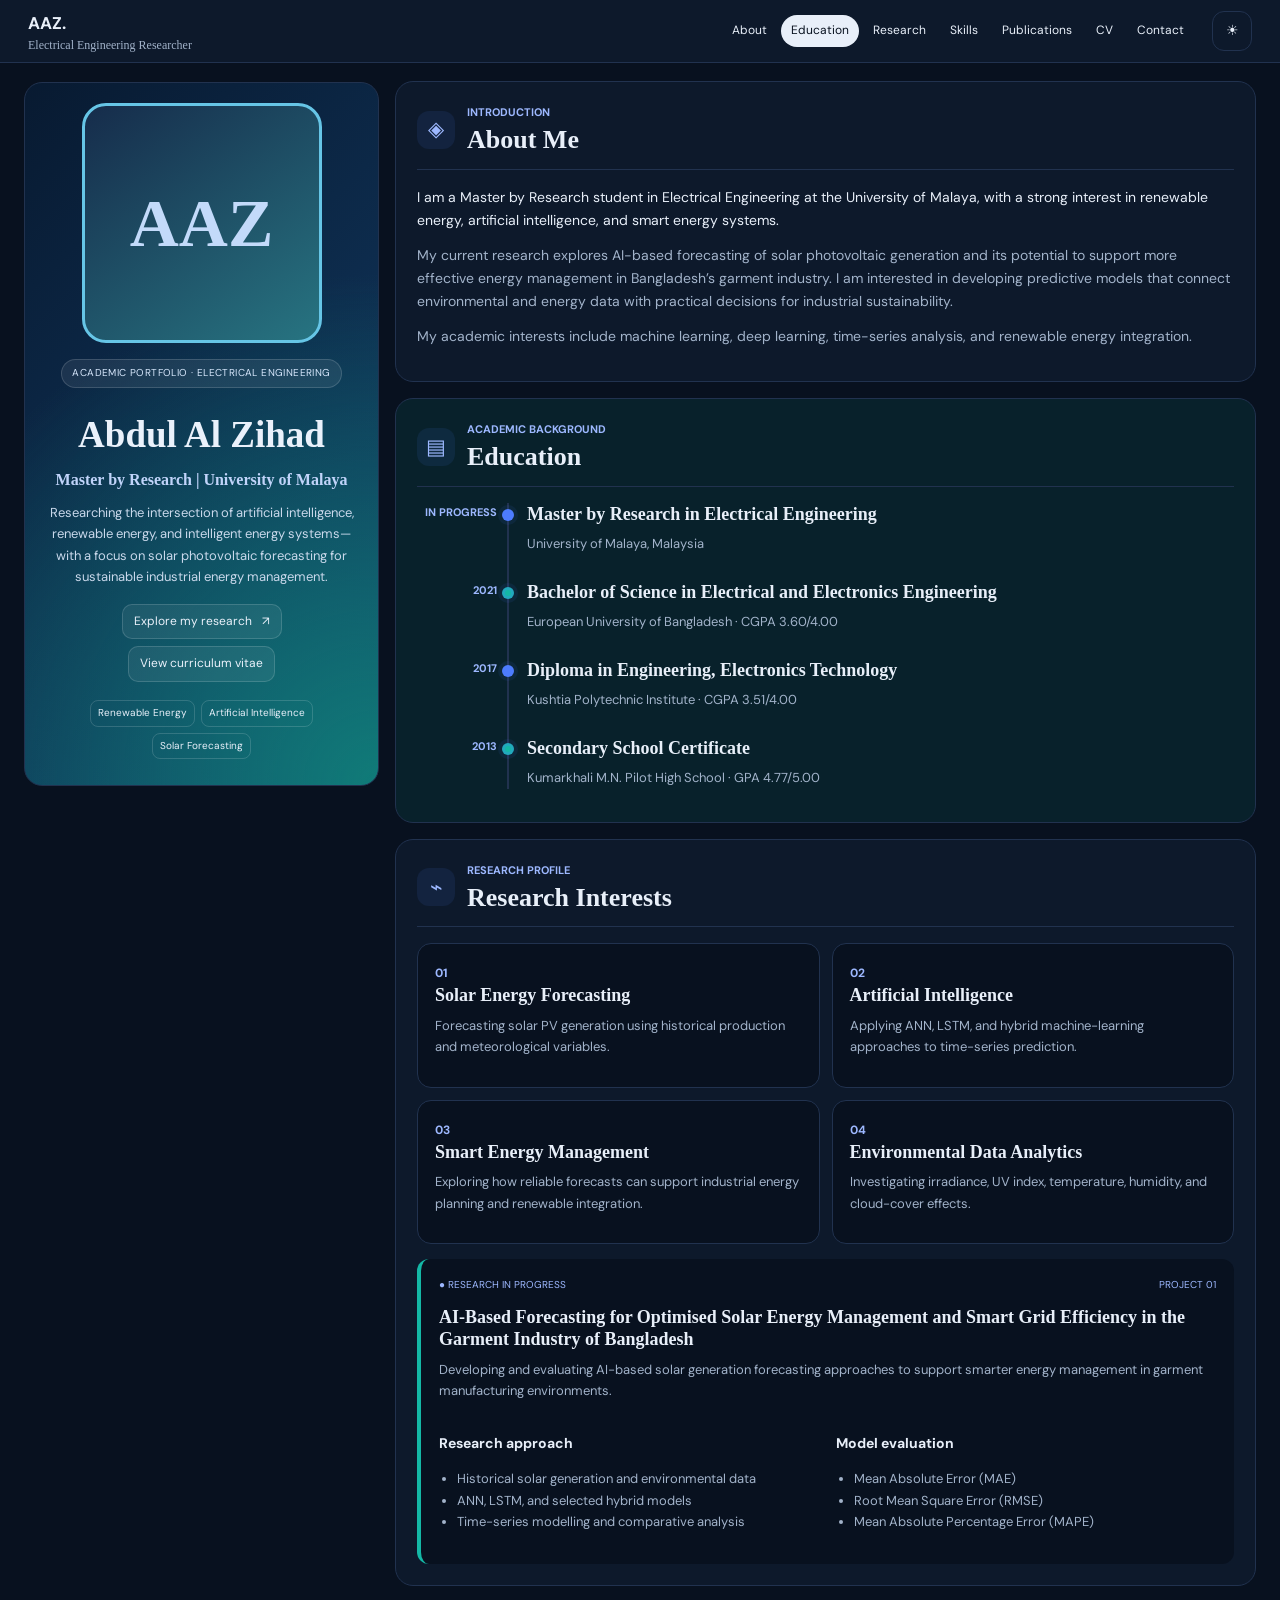
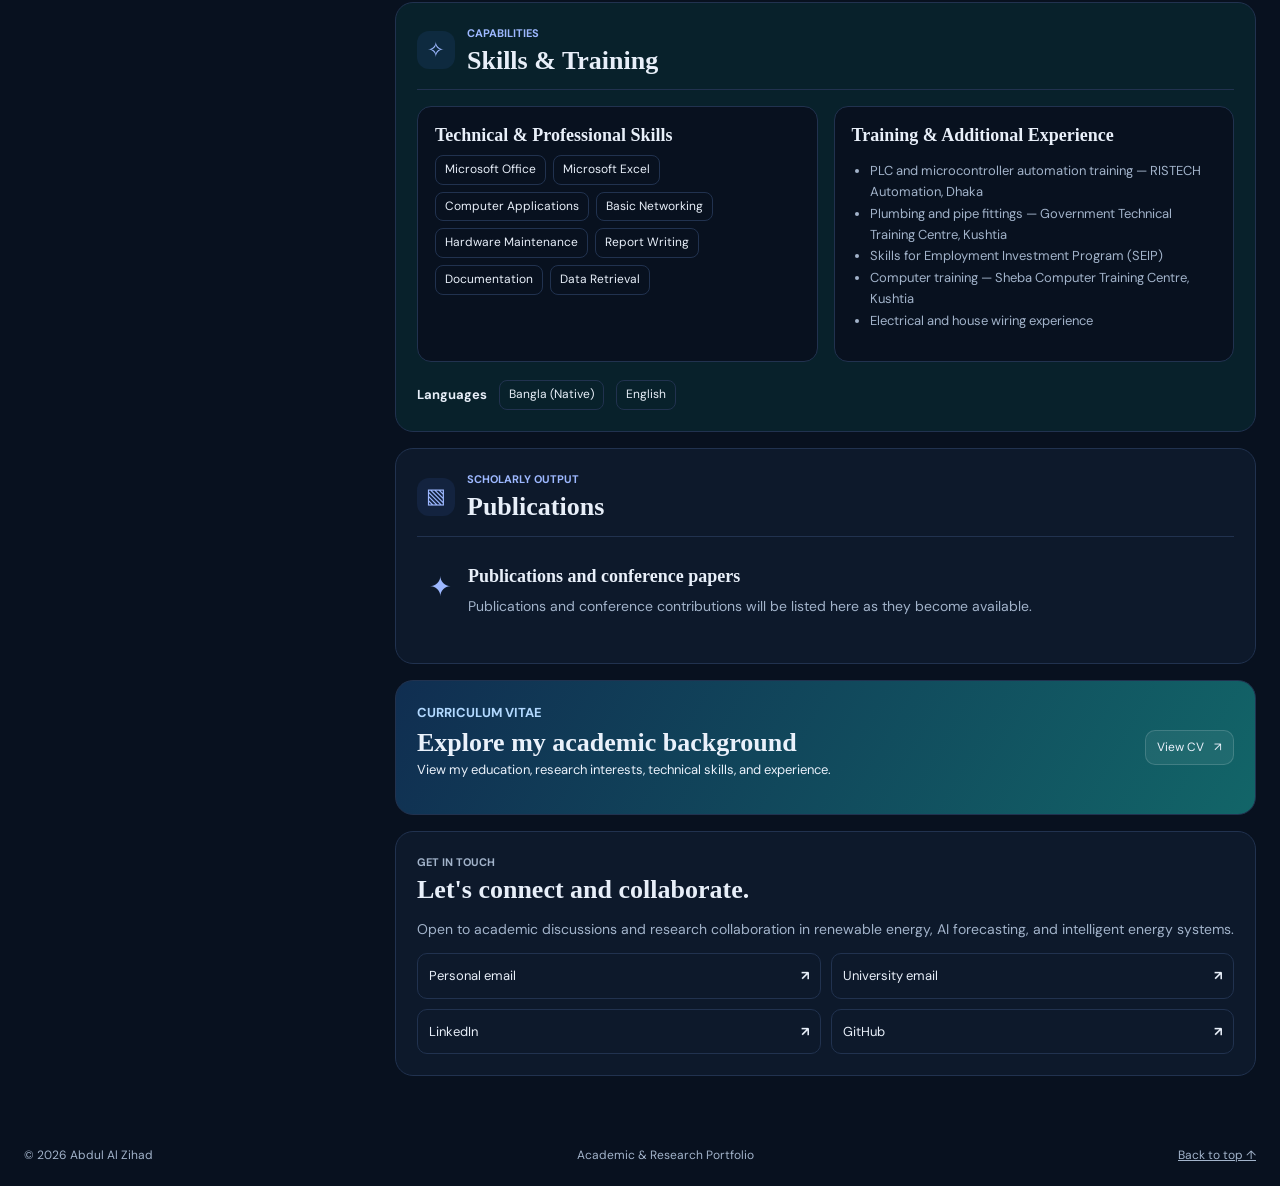
==== commit 0e98b80e: "Match reference portfolio with profile sidebar, compact cards and theme toggle" ====
--- a/index.html
+++ b/index.html
@@ -7,10 +7,14 @@
 <title>Abdul Al Zihad | Academic Portfolio</title>
 <link rel="preconnect" href="https://fonts.googleapis.com"><link rel="preconnect" href="https://fonts.gstatic.com" crossorigin>
 <link href="https://fonts.googleapis.com/css2?family=DM+Sans:wght@400;500;600;700&family=Playfair+Display:wght@500;600;700&display=swap" rel="stylesheet">
-<link rel="stylesheet" href="assets/style.css">
+<script>try{if(localStorage.getItem('zihad-theme')!=='light')document.documentElement.classList.add('dark')}catch(e){document.documentElement.classList.add('dark')}</script><style>
+:root{--paper:#f2f5fa;--surface:#fff;--card:#eaf3f6;--ink:#0b1730;--muted:#5a6a84;--line:#d8e0ed;--accent:#1d4ed8}
+.dark{--paper:#08111f;--surface:#0d192b;--card:#08212b;--ink:#e8eff9;--muted:#a2b3ca;--line:#21324f;--accent:#9db8ff}
+*{box-sizing:border-box}html{scroll-behavior:smooth;scroll-padding-top:78px}body{margin:0;background:var(--paper);color:var(--ink);font:14px/1.65 'DM Sans',sans-serif;transition:background .3s,color .3s}a{color:inherit}h1,h2,h3{font-family:'Playfair Display',Georgia,serif;line-height:1.25}h2{font-size:26px;margin:0}h3{font-size:18px;margin:0 0 8px}p{margin:0 0 12px}button{font:inherit;cursor:pointer}a:focus-visible,button:focus-visible{outline:3px solid #14b8a6;outline-offset:4px}.topbar{position:sticky;top:0;z-index:20;border-bottom:1px solid var(--line);background:var(--surface)}.nav{max-width:1440px;margin:auto;padding:9px 28px;display:flex;align-items:center;gap:18px;min-height:62px}.brand{text-decoration:none;font-size:17px;font-weight:700;margin-right:auto}.brand:after{content:'Electrical Engineering Researcher';display:block;font:12px Georgia;color:var(--muted)}.navlinks{display:flex;align-items:center;gap:4px}.navlinks a{text-decoration:none;font-size:12px;padding:6px 10px;border-radius:20px}.navlinks a:hover,.navlinks a.active{background:var(--ink);color:var(--paper)}.theme-toggle,.menu-toggle{border:1px solid var(--line);border-radius:12px;background:var(--surface);color:var(--ink);width:40px;height:40px}.menu-toggle{display:none}main{max-width:1440px;margin:auto;padding:18px 24px;display:grid;grid-template-columns:355px minmax(0,1fr);gap:16px;align-items:start}.hero{grid-column:1;grid-row:1 / span 9;position:sticky;top:82px;text-align:center;padding:20px 20px 26px;border:1px solid var(--line);border-radius:18px;color:#eaf1fb;background:radial-gradient(circle at 100% 100%,#107b78,transparent 65%),linear-gradient(135deg,#081a31,#123d68);overflow:hidden}.hero-grid{display:flex;flex-direction:column}.portrait-wrap{order:-1;margin:0 auto 16px;width:240px;max-width:100%}.portrait-frame{height:240px;border:3px solid #66c5e6;border-radius:24px;background:linear-gradient(145deg,#162c4b,#277481);display:grid;place-items:center;overflow:hidden}.portrait-frame img{display:none}.portrait-fallback{font:700 68px Georgia;color:#c3dafa}.portrait-caption{display:none}.kicker{display:inline-block;font-size:10px;border:1px solid #ffffff26;border-radius:20px;background:#ffffff12;padding:5px 10px;color:#d7e7fc;letter-spacing:.4px}.hero h1{font-size:37px;margin:12px 0}.hero h2{font-size:16px;color:#c1d4fa;margin-bottom:12px}.hero-text{font-size:13px;color:#c9d8eb}.actions{display:flex;flex-wrap:wrap;gap:7px;justify-content:center;margin-top:16px}.btn{display:inline-flex;padding:7px 11px;border:1px solid #ffffff26;border-radius:10px;text-decoration:none;background:#ffffff10;font-size:12px;gap:10px;transition:transform .2s,background .2s}.btn:hover{transform:translateY(-2px);background:#ffffff20}.hero-tags{margin-top:18px;display:flex;flex-wrap:wrap;gap:6px;justify-content:center}.hero-tags span{font-size:10px;padding:4px 7px;border:1px solid #ffffff26;border-radius:8px}.hero-tags i{display:none}.section,.cv-strip{grid-column:2;background:var(--surface);border:1px solid var(--line);border-radius:18px;padding:21px;margin:0;min-width:0}.tinted{background:var(--card)}.section-title{display:flex;align-items:center;gap:12px;border-bottom:1px solid var(--line);padding-bottom:12px;margin-bottom:16px}.section-icon{width:38px;height:38px;border-radius:12px;background:#4d7cff18;display:grid;place-items:center;color:var(--accent);font-size:21px;flex-shrink:0}.eyebrow{font-size:11px;color:var(--accent);font-weight:700;margin:0 0 3px}.about-grid p{color:var(--muted)}.about-grid .lead{color:var(--ink)}.timeline{margin-left:90px;border-left:2px solid var(--line);padding-left:18px}.timeline article{position:relative;margin:0 0 26px}.timeline article:last-child{margin-bottom:0}.timeline .date{position:absolute;right:calc(100% + 30px);top:0;width:78px;text-align:right;font-size:11px;font-weight:700;color:var(--accent)}.timeline-dot{position:absolute;left:-25px;top:6px;width:12px;height:12px;border:3px solid #4d7cff40;border-radius:50%;background:#4d7cff;box-shadow:0 0 0 4px #4d7cff15}.timeline article:nth-child(even) .timeline-dot{background:#14b8a6}.timeline p{color:var(--muted);font-size:13px}.card-grid{display:grid;grid-template-columns:1fr 1fr;gap:12px}.info-card,.skill-box{padding:17px;border:1px solid var(--line);border-radius:14px;background:var(--paper);transition:transform .2s}.info-card:hover{transform:translateY(-3px)}.info-card p,.research-feature p{color:var(--muted);font-size:13px}.card-no{color:var(--accent);font-size:12px;font-weight:700}.research-feature{margin-top:15px;border-left:4px solid #14b8a6;padding:18px;background:var(--paper);border-radius:12px}.feature-head{display:flex;gap:12px;justify-content:space-between;font-size:10px;color:var(--accent);margin-bottom:12px}.feature-cols,.skills-grid{display:grid;grid-template-columns:1fr 1fr;gap:16px}.feature-cols h4{margin-bottom:8px}.feature-cols ul,.clean-list{padding-left:18px;color:var(--muted);font-size:13px}.chips{display:flex;gap:7px;flex-wrap:wrap}.chips span,.language-line span{border:1px solid var(--line);padding:4px 9px;border-radius:8px;font-size:12px}.language-line{display:flex;align-items:center;gap:12px;margin-top:18px;font-size:13px;flex-wrap:wrap}.empty-state{display:flex;gap:16px;color:var(--muted);padding:12px}.empty-state>span{font-size:27px;color:var(--accent)}.empty-state h3{color:var(--ink)}.cv-strip{background:linear-gradient(120deg,#102e51,#126568);color:#eaf1fb}.cv-strip .eyebrow{color:#b2d9ff}.cv-inner{display:flex;align-items:center;gap:20px;justify-content:space-between}.cv-inner p{font-size:13px}.cv-inner .btn{white-space:nowrap}.contact h2{margin-bottom:12px}.contact p{color:var(--muted)}.contact-list{display:grid;grid-template-columns:1fr 1fr;gap:10px}.contact-list a{padding:11px;border:1px solid var(--line);border-radius:10px;text-decoration:none;font-size:13px}.contact-list a:hover{color:var(--accent)}.contact-list b{float:right}footer{max-width:1440px;margin:auto;padding:20px 24px;color:var(--muted);font-size:12px}.footer-inner{display:flex;gap:18px;justify-content:space-between}.facts-band{display:none}.section{animation:appear .6s ease both}@keyframes appear{from{opacity:.5;transform:translateY(12px)}to{opacity:1;transform:none}}@media(min-width:1500px){main{grid-template-columns:370px 1fr}}@media(max-width:1000px){main{grid-template-columns:290px 1fr;padding:14px}.nav{padding:9px 14px;gap:10px}.navlinks a{padding:6px;font-size:11px}.portrait-frame{height:210px}.card-grid,.skills-grid,.feature-cols{grid-template-columns:1fr}.hero{padding:18px 14px}.hero h1{font-size:31px}}@media(max-width:760px){main{display:flex;flex-direction:column}.hero{position:relative;top:0;width:100%}.section,.cv-strip{width:100%}.navlinks{display:none;position:absolute;top:100%;left:0;right:0;flex-direction:column;background:var(--surface);padding:14px;border-bottom:1px solid var(--line)}.navlinks.open{display:flex}.navlinks a{font-size:14px;width:100%;text-align:center}.menu-toggle{display:block}.hero-text{max-width:520px;margin:auto}.portrait-frame{height:230px}.contact-list{grid-template-columns:1fr}.cv-inner{align-items:flex-start;flex-direction:column}.footer-inner{flex-wrap:wrap}.section{padding:17px}}@media(prefers-reduced-motion:reduce){html{scroll-behavior:auto}*,*::before,*::after{animation:none!important;transition:none!important}}
+</style>
 </head>
 <body>
-<header class="topbar"><nav class="nav wrap"><a class="brand" href="#home">AAZ<span>.</span></a><button class="menu-toggle" aria-expanded="false" aria-controls="navlinks">☰</button><div class="navlinks" id="navlinks"><a href="#about">About</a><a href="#education">Education</a><a href="#research">Research</a><a href="#skills">Skills</a><a href="#publications">Publications</a><a href="cv.html">CV</a><a class="nav-cta" href="#contact">Contact</a></div></nav></header>
+<header class="topbar"><nav class="nav wrap"><a class="brand" href="#home">AAZ<span>.</span></a><button class="menu-toggle" aria-expanded="false" aria-controls="navlinks">☰</button><div class="navlinks" id="navlinks"><a href="#about">About</a><a href="#education">Education</a><a href="#research">Research</a><a href="#skills">Skills</a><a href="#publications">Publications</a><a href="cv.html">CV</a><a class="nav-cta" href="#contact">Contact</a></div><button class="theme-toggle" aria-label="Toggle dark mode" title="Toggle dark mode">☀</button></nav></header>
 <main>
 <section class="hero" id="home"><div class="wrap hero-grid"><div class="hero-copy"><p class="kicker">ACADEMIC PORTFOLIO · ELECTRICAL ENGINEERING</p><h1>Abdul Al Zihad</h1><h2>Master by Research | University of Malaya</h2><p class="hero-text">Researching the intersection of artificial intelligence, renewable energy, and intelligent energy systems—with a focus on solar photovoltaic forecasting for sustainable industrial energy management.</p><div class="actions"><a class="btn btn-light" href="#research">Explore my research <span>↗</span></a><a class="btn btn-outline" href="cv.html">View curriculum vitae</a></div><div class="hero-tags"><span>Renewable Energy</span><i></i><span>Artificial Intelligence</span><i></i><span>Solar Forecasting</span></div></div><div class="portrait-wrap"><div class="portrait-frame"><img src="assets/profile.jpg" alt="Portrait of Abdul Al Zihad" onerror="this.style.display='none'"><div class="portrait-fallback">AAZ</div></div><div class="portrait-caption"><b>Abdul Al Zihad</b><span>Researcher · Electrical Engineering</span></div></div></div></section>
 <div class="facts-band"><div class="wrap facts"><div><b>01</b><span>Research-focused</span></div><div><b>02</b><span>Data-driven</span></div><div><b>03</b><span>Sustainability-oriented</span></div></div></div>
@@ -18,8 +22,13 @@
 <section class="section tinted" id="education"><div class="wrap"><div class="section-title"><span class="section-icon">▤</span><div><p class="eyebrow">ACADEMIC BACKGROUND</p><h2>Education</h2></div></div><div class="timeline"><article><span class="timeline-dot"></span><div><span class="date">IN PROGRESS</span><h3>Master by Research in Electrical Engineering</h3><p>University of Malaya, Malaysia</p></div></article><article><span class="timeline-dot"></span><div><span class="date">2021</span><h3>Bachelor of Science in Electrical and Electronics Engineering</h3><p>European University of Bangladesh · CGPA 3.60/4.00</p></div></article><article><span class="timeline-dot"></span><div><span class="date">2017</span><h3>Diploma in Engineering, Electronics Technology</h3><p>Kushtia Polytechnic Institute · CGPA 3.51/4.00</p></div></article><article><span class="timeline-dot"></span><div><span class="date">2013</span><h3>Secondary School Certificate</h3><p>Kumarkhali M.N. Pilot High School · GPA 4.77/5.00</p></div></article></div></div></section>
 <section class="section wrap" id="research"><div class="section-title"><span class="section-icon">⌁</span><div><p class="eyebrow">RESEARCH PROFILE</p><h2>Research Interests</h2></div></div><div class="card-grid"><article class="info-card"><span class="card-no">01</span><h3>Solar Energy Forecasting</h3><p>Forecasting solar PV generation using historical production and meteorological variables.</p></article><article class="info-card"><span class="card-no">02</span><h3>Artificial Intelligence</h3><p>Applying ANN, LSTM, and hybrid machine-learning approaches to time-series prediction.</p></article><article class="info-card"><span class="card-no">03</span><h3>Smart Energy Management</h3><p>Exploring how reliable forecasts can support industrial energy planning and renewable integration.</p></article><article class="info-card"><span class="card-no">04</span><h3>Environmental Data Analytics</h3><p>Investigating irradiance, UV index, temperature, humidity, and cloud-cover effects.</p></article></div><article class="research-feature"><div class="feature-head"><span class="status">● RESEARCH IN PROGRESS</span><span>PROJECT 01</span></div><h3>AI-Based Forecasting for Optimised Solar Energy Management and Smart Grid Efficiency in the Garment Industry of Bangladesh</h3><p>Developing and evaluating AI-based solar generation forecasting approaches to support smarter energy management in garment manufacturing environments.</p><div class="feature-cols"><div><h4>Research approach</h4><ul><li>Historical solar generation and environmental data</li><li>ANN, LSTM, and selected hybrid models</li><li>Time-series modelling and comparative analysis</li></ul></div><div><h4>Model evaluation</h4><ul><li>Mean Absolute Error (MAE)</li><li>Root Mean Square Error (RMSE)</li><li>Mean Absolute Percentage Error (MAPE)</li></ul></div></div></article></section>
 <section class="section tinted" id="skills"><div class="wrap"><div class="section-title"><span class="section-icon">✧</span><div><p class="eyebrow">CAPABILITIES</p><h2>Skills & Training</h2></div></div><div class="skills-grid"><div class="skill-box"><h3>Technical & Professional Skills</h3><div class="chips"><span>Microsoft Office</span><span>Microsoft Excel</span><span>Computer Applications</span><span>Basic Networking</span><span>Hardware Maintenance</span><span>Report Writing</span><span>Documentation</span><span>Data Retrieval</span></div></div><div class="skill-box"><h3>Training & Additional Experience</h3><ul class="clean-list"><li>PLC and microcontroller automation training — RISTECH Automation, Dhaka</li><li>Plumbing and pipe fittings — Government Technical Training Centre, Kushtia</li><li>Skills for Employment Investment Program (SEIP)</li><li>Computer training — Sheba Computer Training Centre, Kushtia</li><li>Electrical and house wiring experience</li></ul></div></div><div class="language-line"><b>Languages</b><span>Bangla (Native)</span><span>English</span></div></div></section>
-<section class="section wrap" id="publications"><div class="section-title"><span class="section-icon">▧</span><div><p class="eyebrow">SCHOLARLY OUTPUT</p><h2>Publications</h2></div></div><div class="empty-state"><span>✦</span><div><h3>Publications and conference papers</h3><p>Publication entries will be added when bibliographic details or DOI links are available. No unverified publications are listed.</p></div></div></section>
+<section class="section wrap" id="publications"><div class="section-title"><span class="section-icon">▧</span><div><p class="eyebrow">SCHOLARLY OUTPUT</p><h2>Publications</h2></div></div><div class="empty-state"><span>✦</span><div><h3>Publications and conference papers</h3><p>Publications and conference contributions will be listed here as they become available.</p></div></div></section>
 <section class="cv-strip"><div class="wrap cv-inner"><div><p class="eyebrow">CURRICULUM VITAE</p><h2>Explore my academic background</h2><p>View my education, research interests, technical skills, and experience.</p></div><a class="btn btn-light" href="cv.html">View CV <span>↗</span></a></div></section>
 <section class="section wrap contact" id="contact"><div><p class="eyebrow">GET IN TOUCH</p><h2>Let's connect and collaborate.</h2><p>Open to academic discussions and research collaboration in renewable energy, AI forecasting, and intelligent energy systems.</p></div><div class="contact-list"><a href="mailto:abdulalzihad05@gmail.com">Personal email <b>↗</b></a><a href="mailto:25099949@siswa.um.edu.my">University email <b>↗</b></a><a href="https://www.linkedin.com/in/abdul-al-zihad/" target="_blank" rel="noopener">LinkedIn <b>↗</b></a><a href="https://github.com/abdulalzihad05" target="_blank" rel="noopener">GitHub <b>↗</b></a></div></section>
-</main><footer><div class="wrap footer-inner"><span>© <span id="year"></span> Abdul Al Zihad</span><span>Academic & Research Portfolio</span><a href="#home">Back to top ↑</a></div></footer><script src="assets/main.js"></script>
+</main><footer><div class="wrap footer-inner"><span>© <span id="year"></span> Abdul Al Zihad</span><span>Academic & Research Portfolio</span><a href="#home">Back to top ↑</a></div></footer><script>
+document.getElementById('year').textContent=new Date().getFullYear();
+const theme=document.querySelector('.theme-toggle');function themeLabel(){theme.textContent=document.documentElement.classList.contains('dark')?'☀':'☾'}themeLabel();theme.addEventListener('click',()=>{document.documentElement.classList.toggle('dark');themeLabel();try{localStorage.setItem('zihad-theme',document.documentElement.classList.contains('dark')?'dark':'light')}catch(e){}});
+const menu=document.querySelector('.menu-toggle'),links=document.querySelector('.navlinks');menu.addEventListener('click',()=>{const open=links.classList.toggle('open');menu.setAttribute('aria-expanded',open)});links.querySelectorAll('a').forEach(a=>a.addEventListener('click',()=>{links.classList.remove('open');menu.setAttribute('aria-expanded','false')}));
+const sections=document.querySelectorAll('section[id]');const observer=new IntersectionObserver(entries=>{entries.forEach(entry=>{if(entry.isIntersecting){links.querySelectorAll('a').forEach(a=>a.classList.toggle('active',a.getAttribute('href')==='#'+entry.target.id))}})},{rootMargin:'-80px 0px -55% 0px'});sections.forEach(s=>observer.observe(s));
+</script>
 </body></html>
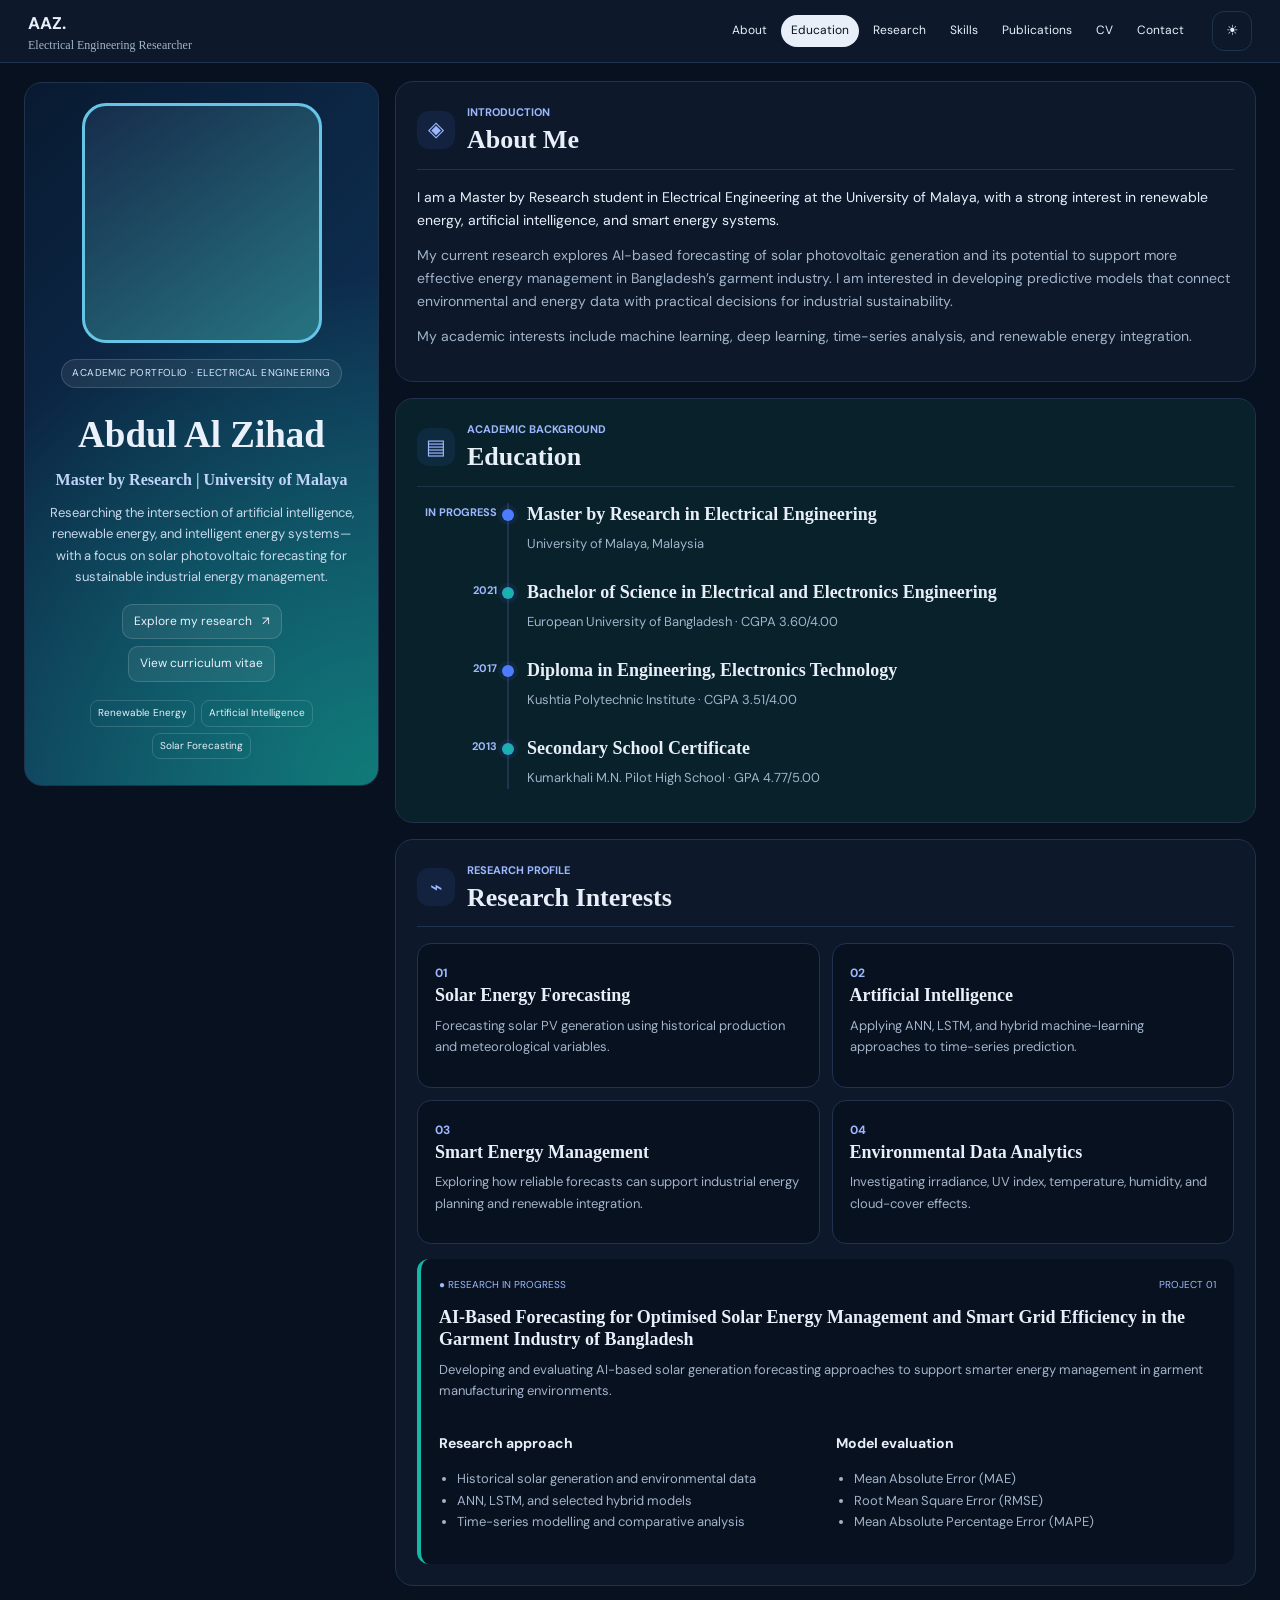
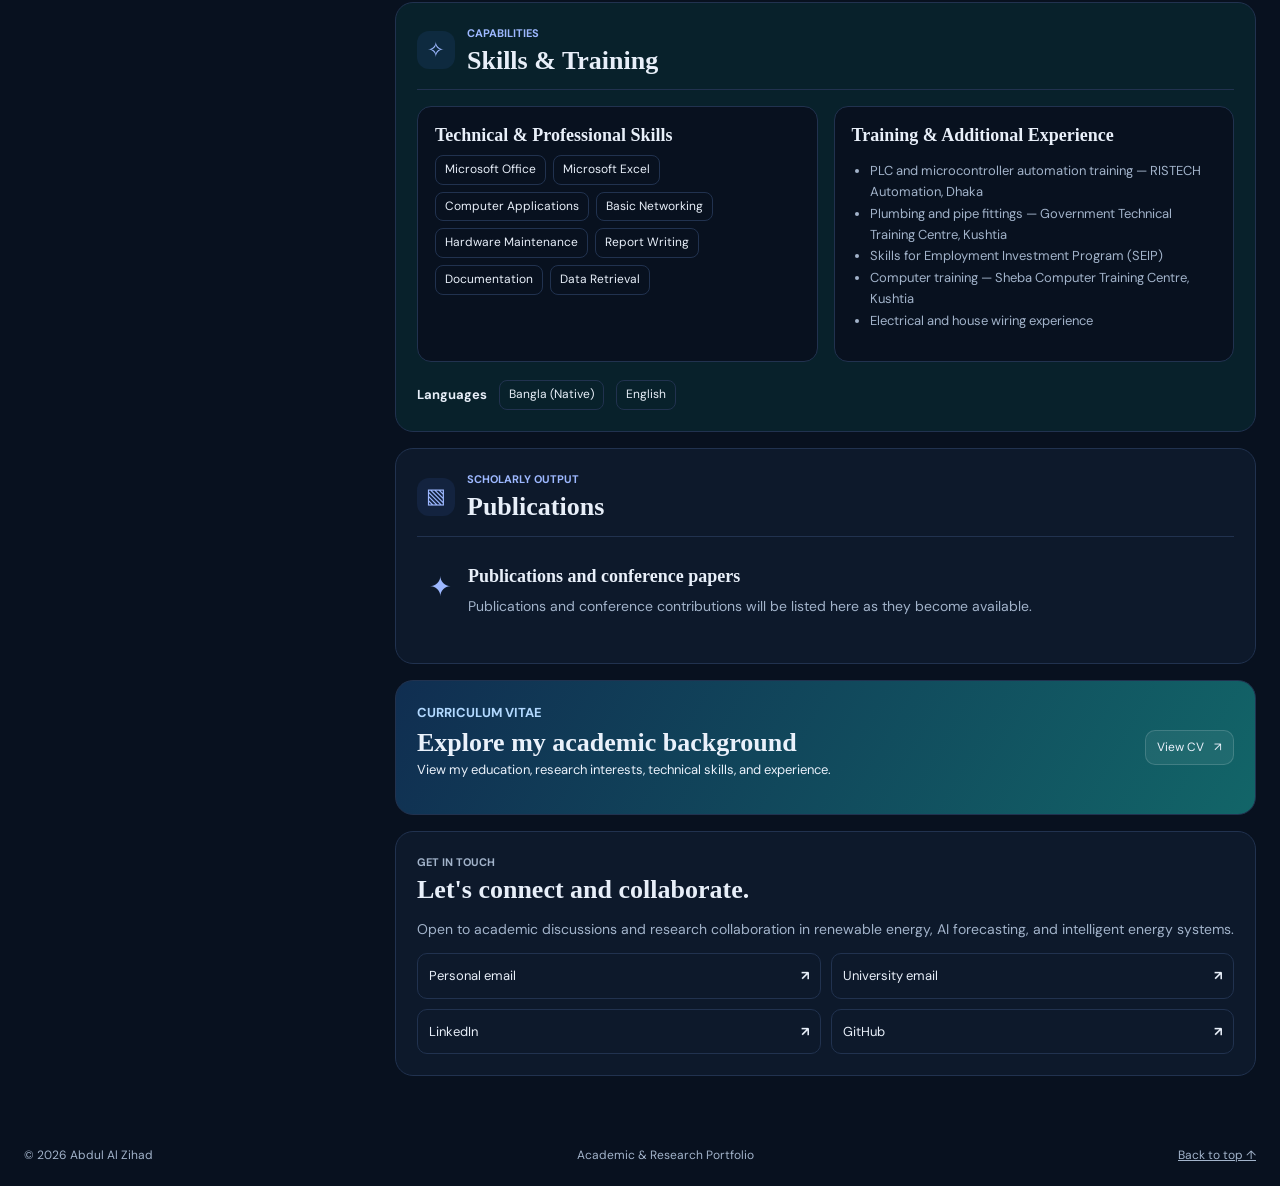
==== commit 2bb0ae91: "Add approved profile portrait to academic portfolio" ====
--- a/index.html
+++ b/index.html
@@ -10,13 +10,13 @@
 <script>try{if(localStorage.getItem('zihad-theme')!=='light')document.documentElement.classList.add('dark')}catch(e){document.documentElement.classList.add('dark')}</script><style>
 :root{--paper:#f2f5fa;--surface:#fff;--card:#eaf3f6;--ink:#0b1730;--muted:#5a6a84;--line:#d8e0ed;--accent:#1d4ed8}
 .dark{--paper:#08111f;--surface:#0d192b;--card:#08212b;--ink:#e8eff9;--muted:#a2b3ca;--line:#21324f;--accent:#9db8ff}
-*{box-sizing:border-box}html{scroll-behavior:smooth;scroll-padding-top:78px}body{margin:0;background:var(--paper);color:var(--ink);font:14px/1.65 'DM Sans',sans-serif;transition:background .3s,color .3s}a{color:inherit}h1,h2,h3{font-family:'Playfair Display',Georgia,serif;line-height:1.25}h2{font-size:26px;margin:0}h3{font-size:18px;margin:0 0 8px}p{margin:0 0 12px}button{font:inherit;cursor:pointer}a:focus-visible,button:focus-visible{outline:3px solid #14b8a6;outline-offset:4px}.topbar{position:sticky;top:0;z-index:20;border-bottom:1px solid var(--line);background:var(--surface)}.nav{max-width:1440px;margin:auto;padding:9px 28px;display:flex;align-items:center;gap:18px;min-height:62px}.brand{text-decoration:none;font-size:17px;font-weight:700;margin-right:auto}.brand:after{content:'Electrical Engineering Researcher';display:block;font:12px Georgia;color:var(--muted)}.navlinks{display:flex;align-items:center;gap:4px}.navlinks a{text-decoration:none;font-size:12px;padding:6px 10px;border-radius:20px}.navlinks a:hover,.navlinks a.active{background:var(--ink);color:var(--paper)}.theme-toggle,.menu-toggle{border:1px solid var(--line);border-radius:12px;background:var(--surface);color:var(--ink);width:40px;height:40px}.menu-toggle{display:none}main{max-width:1440px;margin:auto;padding:18px 24px;display:grid;grid-template-columns:355px minmax(0,1fr);gap:16px;align-items:start}.hero{grid-column:1;grid-row:1 / span 9;position:sticky;top:82px;text-align:center;padding:20px 20px 26px;border:1px solid var(--line);border-radius:18px;color:#eaf1fb;background:radial-gradient(circle at 100% 100%,#107b78,transparent 65%),linear-gradient(135deg,#081a31,#123d68);overflow:hidden}.hero-grid{display:flex;flex-direction:column}.portrait-wrap{order:-1;margin:0 auto 16px;width:240px;max-width:100%}.portrait-frame{height:240px;border:3px solid #66c5e6;border-radius:24px;background:linear-gradient(145deg,#162c4b,#277481);display:grid;place-items:center;overflow:hidden}.portrait-frame img{display:none}.portrait-fallback{font:700 68px Georgia;color:#c3dafa}.portrait-caption{display:none}.kicker{display:inline-block;font-size:10px;border:1px solid #ffffff26;border-radius:20px;background:#ffffff12;padding:5px 10px;color:#d7e7fc;letter-spacing:.4px}.hero h1{font-size:37px;margin:12px 0}.hero h2{font-size:16px;color:#c1d4fa;margin-bottom:12px}.hero-text{font-size:13px;color:#c9d8eb}.actions{display:flex;flex-wrap:wrap;gap:7px;justify-content:center;margin-top:16px}.btn{display:inline-flex;padding:7px 11px;border:1px solid #ffffff26;border-radius:10px;text-decoration:none;background:#ffffff10;font-size:12px;gap:10px;transition:transform .2s,background .2s}.btn:hover{transform:translateY(-2px);background:#ffffff20}.hero-tags{margin-top:18px;display:flex;flex-wrap:wrap;gap:6px;justify-content:center}.hero-tags span{font-size:10px;padding:4px 7px;border:1px solid #ffffff26;border-radius:8px}.hero-tags i{display:none}.section,.cv-strip{grid-column:2;background:var(--surface);border:1px solid var(--line);border-radius:18px;padding:21px;margin:0;min-width:0}.tinted{background:var(--card)}.section-title{display:flex;align-items:center;gap:12px;border-bottom:1px solid var(--line);padding-bottom:12px;margin-bottom:16px}.section-icon{width:38px;height:38px;border-radius:12px;background:#4d7cff18;display:grid;place-items:center;color:var(--accent);font-size:21px;flex-shrink:0}.eyebrow{font-size:11px;color:var(--accent);font-weight:700;margin:0 0 3px}.about-grid p{color:var(--muted)}.about-grid .lead{color:var(--ink)}.timeline{margin-left:90px;border-left:2px solid var(--line);padding-left:18px}.timeline article{position:relative;margin:0 0 26px}.timeline article:last-child{margin-bottom:0}.timeline .date{position:absolute;right:calc(100% + 30px);top:0;width:78px;text-align:right;font-size:11px;font-weight:700;color:var(--accent)}.timeline-dot{position:absolute;left:-25px;top:6px;width:12px;height:12px;border:3px solid #4d7cff40;border-radius:50%;background:#4d7cff;box-shadow:0 0 0 4px #4d7cff15}.timeline article:nth-child(even) .timeline-dot{background:#14b8a6}.timeline p{color:var(--muted);font-size:13px}.card-grid{display:grid;grid-template-columns:1fr 1fr;gap:12px}.info-card,.skill-box{padding:17px;border:1px solid var(--line);border-radius:14px;background:var(--paper);transition:transform .2s}.info-card:hover{transform:translateY(-3px)}.info-card p,.research-feature p{color:var(--muted);font-size:13px}.card-no{color:var(--accent);font-size:12px;font-weight:700}.research-feature{margin-top:15px;border-left:4px solid #14b8a6;padding:18px;background:var(--paper);border-radius:12px}.feature-head{display:flex;gap:12px;justify-content:space-between;font-size:10px;color:var(--accent);margin-bottom:12px}.feature-cols,.skills-grid{display:grid;grid-template-columns:1fr 1fr;gap:16px}.feature-cols h4{margin-bottom:8px}.feature-cols ul,.clean-list{padding-left:18px;color:var(--muted);font-size:13px}.chips{display:flex;gap:7px;flex-wrap:wrap}.chips span,.language-line span{border:1px solid var(--line);padding:4px 9px;border-radius:8px;font-size:12px}.language-line{display:flex;align-items:center;gap:12px;margin-top:18px;font-size:13px;flex-wrap:wrap}.empty-state{display:flex;gap:16px;color:var(--muted);padding:12px}.empty-state>span{font-size:27px;color:var(--accent)}.empty-state h3{color:var(--ink)}.cv-strip{background:linear-gradient(120deg,#102e51,#126568);color:#eaf1fb}.cv-strip .eyebrow{color:#b2d9ff}.cv-inner{display:flex;align-items:center;gap:20px;justify-content:space-between}.cv-inner p{font-size:13px}.cv-inner .btn{white-space:nowrap}.contact h2{margin-bottom:12px}.contact p{color:var(--muted)}.contact-list{display:grid;grid-template-columns:1fr 1fr;gap:10px}.contact-list a{padding:11px;border:1px solid var(--line);border-radius:10px;text-decoration:none;font-size:13px}.contact-list a:hover{color:var(--accent)}.contact-list b{float:right}footer{max-width:1440px;margin:auto;padding:20px 24px;color:var(--muted);font-size:12px}.footer-inner{display:flex;gap:18px;justify-content:space-between}.facts-band{display:none}.section{animation:appear .6s ease both}@keyframes appear{from{opacity:.5;transform:translateY(12px)}to{opacity:1;transform:none}}@media(min-width:1500px){main{grid-template-columns:370px 1fr}}@media(max-width:1000px){main{grid-template-columns:290px 1fr;padding:14px}.nav{padding:9px 14px;gap:10px}.navlinks a{padding:6px;font-size:11px}.portrait-frame{height:210px}.card-grid,.skills-grid,.feature-cols{grid-template-columns:1fr}.hero{padding:18px 14px}.hero h1{font-size:31px}}@media(max-width:760px){main{display:flex;flex-direction:column}.hero{position:relative;top:0;width:100%}.section,.cv-strip{width:100%}.navlinks{display:none;position:absolute;top:100%;left:0;right:0;flex-direction:column;background:var(--surface);padding:14px;border-bottom:1px solid var(--line)}.navlinks.open{display:flex}.navlinks a{font-size:14px;width:100%;text-align:center}.menu-toggle{display:block}.hero-text{max-width:520px;margin:auto}.portrait-frame{height:230px}.contact-list{grid-template-columns:1fr}.cv-inner{align-items:flex-start;flex-direction:column}.footer-inner{flex-wrap:wrap}.section{padding:17px}}@media(prefers-reduced-motion:reduce){html{scroll-behavior:auto}*,*::before,*::after{animation:none!important;transition:none!important}}
+*{box-sizing:border-box}html{scroll-behavior:smooth;scroll-padding-top:78px}body{margin:0;background:var(--paper);color:var(--ink);font:14px/1.65 'DM Sans',sans-serif;transition:background .3s,color .3s}a{color:inherit}h1,h2,h3{font-family:'Playfair Display',Georgia,serif;line-height:1.25}h2{font-size:26px;margin:0}h3{font-size:18px;margin:0 0 8px}p{margin:0 0 12px}button{font:inherit;cursor:pointer}a:focus-visible,button:focus-visible{outline:3px solid #14b8a6;outline-offset:4px}.topbar{position:sticky;top:0;z-index:20;border-bottom:1px solid var(--line);background:var(--surface)}.nav{max-width:1440px;margin:auto;padding:9px 28px;display:flex;align-items:center;gap:18px;min-height:62px}.brand{text-decoration:none;font-size:17px;font-weight:700;margin-right:auto}.brand:after{content:'Electrical Engineering Researcher';display:block;font:12px Georgia;color:var(--muted)}.navlinks{display:flex;align-items:center;gap:4px}.navlinks a{text-decoration:none;font-size:12px;padding:6px 10px;border-radius:20px}.navlinks a:hover,.navlinks a.active{background:var(--ink);color:var(--paper)}.theme-toggle,.menu-toggle{border:1px solid var(--line);border-radius:12px;background:var(--surface);color:var(--ink);width:40px;height:40px}.menu-toggle{display:none}main{max-width:1440px;margin:auto;padding:18px 24px;display:grid;grid-template-columns:355px minmax(0,1fr);gap:16px;align-items:start}.hero{grid-column:1;grid-row:1 / span 9;position:sticky;top:82px;text-align:center;padding:20px 20px 26px;border:1px solid var(--line);border-radius:18px;color:#eaf1fb;background:radial-gradient(circle at 100% 100%,#107b78,transparent 65%),linear-gradient(135deg,#081a31,#123d68);overflow:hidden}.hero-grid{display:flex;flex-direction:column}.portrait-wrap{order:-1;margin:0 auto 16px;width:240px;max-width:100%}.portrait-frame{height:240px;border:3px solid #66c5e6;border-radius:24px;background:linear-gradient(145deg,#162c4b,#277481);display:grid;place-items:center;overflow:hidden}.portrait-frame img{display:block;width:100%;height:100%;object-fit:cover;object-position:center 30%}.portrait-fallback{display:none}.portrait-fallback{font:700 68px Georgia;color:#c3dafa}.portrait-caption{display:none}.kicker{display:inline-block;font-size:10px;border:1px solid #ffffff26;border-radius:20px;background:#ffffff12;padding:5px 10px;color:#d7e7fc;letter-spacing:.4px}.hero h1{font-size:37px;margin:12px 0}.hero h2{font-size:16px;color:#c1d4fa;margin-bottom:12px}.hero-text{font-size:13px;color:#c9d8eb}.actions{display:flex;flex-wrap:wrap;gap:7px;justify-content:center;margin-top:16px}.btn{display:inline-flex;padding:7px 11px;border:1px solid #ffffff26;border-radius:10px;text-decoration:none;background:#ffffff10;font-size:12px;gap:10px;transition:transform .2s,background .2s}.btn:hover{transform:translateY(-2px);background:#ffffff20}.hero-tags{margin-top:18px;display:flex;flex-wrap:wrap;gap:6px;justify-content:center}.hero-tags span{font-size:10px;padding:4px 7px;border:1px solid #ffffff26;border-radius:8px}.hero-tags i{display:none}.section,.cv-strip{grid-column:2;background:var(--surface);border:1px solid var(--line);border-radius:18px;padding:21px;margin:0;min-width:0}.tinted{background:var(--card)}.section-title{display:flex;align-items:center;gap:12px;border-bottom:1px solid var(--line);padding-bottom:12px;margin-bottom:16px}.section-icon{width:38px;height:38px;border-radius:12px;background:#4d7cff18;display:grid;place-items:center;color:var(--accent);font-size:21px;flex-shrink:0}.eyebrow{font-size:11px;color:var(--accent);font-weight:700;margin:0 0 3px}.about-grid p{color:var(--muted)}.about-grid .lead{color:var(--ink)}.timeline{margin-left:90px;border-left:2px solid var(--line);padding-left:18px}.timeline article{position:relative;margin:0 0 26px}.timeline article:last-child{margin-bottom:0}.timeline .date{position:absolute;right:calc(100% + 30px);top:0;width:78px;text-align:right;font-size:11px;font-weight:700;color:var(--accent)}.timeline-dot{position:absolute;left:-25px;top:6px;width:12px;height:12px;border:3px solid #4d7cff40;border-radius:50%;background:#4d7cff;box-shadow:0 0 0 4px #4d7cff15}.timeline article:nth-child(even) .timeline-dot{background:#14b8a6}.timeline p{color:var(--muted);font-size:13px}.card-grid{display:grid;grid-template-columns:1fr 1fr;gap:12px}.info-card,.skill-box{padding:17px;border:1px solid var(--line);border-radius:14px;background:var(--paper);transition:transform .2s}.info-card:hover{transform:translateY(-3px)}.info-card p,.research-feature p{color:var(--muted);font-size:13px}.card-no{color:var(--accent);font-size:12px;font-weight:700}.research-feature{margin-top:15px;border-left:4px solid #14b8a6;padding:18px;background:var(--paper);border-radius:12px}.feature-head{display:flex;gap:12px;justify-content:space-between;font-size:10px;color:var(--accent);margin-bottom:12px}.feature-cols,.skills-grid{display:grid;grid-template-columns:1fr 1fr;gap:16px}.feature-cols h4{margin-bottom:8px}.feature-cols ul,.clean-list{padding-left:18px;color:var(--muted);font-size:13px}.chips{display:flex;gap:7px;flex-wrap:wrap}.chips span,.language-line span{border:1px solid var(--line);padding:4px 9px;border-radius:8px;font-size:12px}.language-line{display:flex;align-items:center;gap:12px;margin-top:18px;font-size:13px;flex-wrap:wrap}.empty-state{display:flex;gap:16px;color:var(--muted);padding:12px}.empty-state>span{font-size:27px;color:var(--accent)}.empty-state h3{color:var(--ink)}.cv-strip{background:linear-gradient(120deg,#102e51,#126568);color:#eaf1fb}.cv-strip .eyebrow{color:#b2d9ff}.cv-inner{display:flex;align-items:center;gap:20px;justify-content:space-between}.cv-inner p{font-size:13px}.cv-inner .btn{white-space:nowrap}.contact h2{margin-bottom:12px}.contact p{color:var(--muted)}.contact-list{display:grid;grid-template-columns:1fr 1fr;gap:10px}.contact-list a{padding:11px;border:1px solid var(--line);border-radius:10px;text-decoration:none;font-size:13px}.contact-list a:hover{color:var(--accent)}.contact-list b{float:right}footer{max-width:1440px;margin:auto;padding:20px 24px;color:var(--muted);font-size:12px}.footer-inner{display:flex;gap:18px;justify-content:space-between}.facts-band{display:none}.section{animation:appear .6s ease both}@keyframes appear{from{opacity:.5;transform:translateY(12px)}to{opacity:1;transform:none}}@media(min-width:1500px){main{grid-template-columns:370px 1fr}}@media(max-width:1000px){main{grid-template-columns:290px 1fr;padding:14px}.nav{padding:9px 14px;gap:10px}.navlinks a{padding:6px;font-size:11px}.portrait-frame{height:210px}.card-grid,.skills-grid,.feature-cols{grid-template-columns:1fr}.hero{padding:18px 14px}.hero h1{font-size:31px}}@media(max-width:760px){main{display:flex;flex-direction:column}.hero{position:relative;top:0;width:100%}.section,.cv-strip{width:100%}.navlinks{display:none;position:absolute;top:100%;left:0;right:0;flex-direction:column;background:var(--surface);padding:14px;border-bottom:1px solid var(--line)}.navlinks.open{display:flex}.navlinks a{font-size:14px;width:100%;text-align:center}.menu-toggle{display:block}.hero-text{max-width:520px;margin:auto}.portrait-frame{height:230px}.contact-list{grid-template-columns:1fr}.cv-inner{align-items:flex-start;flex-direction:column}.footer-inner{flex-wrap:wrap}.section{padding:17px}}@media(prefers-reduced-motion:reduce){html{scroll-behavior:auto}*,*::before,*::after{animation:none!important;transition:none!important}}
 </style>
 </head>
 <body>
 <header class="topbar"><nav class="nav wrap"><a class="brand" href="#home">AAZ<span>.</span></a><button class="menu-toggle" aria-expanded="false" aria-controls="navlinks">☰</button><div class="navlinks" id="navlinks"><a href="#about">About</a><a href="#education">Education</a><a href="#research">Research</a><a href="#skills">Skills</a><a href="#publications">Publications</a><a href="cv.html">CV</a><a class="nav-cta" href="#contact">Contact</a></div><button class="theme-toggle" aria-label="Toggle dark mode" title="Toggle dark mode">☀</button></nav></header>
 <main>
-<section class="hero" id="home"><div class="wrap hero-grid"><div class="hero-copy"><p class="kicker">ACADEMIC PORTFOLIO · ELECTRICAL ENGINEERING</p><h1>Abdul Al Zihad</h1><h2>Master by Research | University of Malaya</h2><p class="hero-text">Researching the intersection of artificial intelligence, renewable energy, and intelligent energy systems—with a focus on solar photovoltaic forecasting for sustainable industrial energy management.</p><div class="actions"><a class="btn btn-light" href="#research">Explore my research <span>↗</span></a><a class="btn btn-outline" href="cv.html">View curriculum vitae</a></div><div class="hero-tags"><span>Renewable Energy</span><i></i><span>Artificial Intelligence</span><i></i><span>Solar Forecasting</span></div></div><div class="portrait-wrap"><div class="portrait-frame"><img src="assets/profile.jpg" alt="Portrait of Abdul Al Zihad" onerror="this.style.display='none'"><div class="portrait-fallback">AAZ</div></div><div class="portrait-caption"><b>Abdul Al Zihad</b><span>Researcher · Electrical Engineering</span></div></div></div></section>
+<section class="hero" id="home"><div class="wrap hero-grid"><div class="hero-copy"><p class="kicker">ACADEMIC PORTFOLIO · ELECTRICAL ENGINEERING</p><h1>Abdul Al Zihad</h1><h2>Master by Research | University of Malaya</h2><p class="hero-text">Researching the intersection of artificial intelligence, renewable energy, and intelligent energy systems—with a focus on solar photovoltaic forecasting for sustainable industrial energy management.</p><div class="actions"><a class="btn btn-light" href="#research">Explore my research <span>↗</span></a><a class="btn btn-outline" href="cv.html">View curriculum vitae</a></div><div class="hero-tags"><span>Renewable Energy</span><i></i><span>Artificial Intelligence</span><i></i><span>Solar Forecasting</span></div></div><div class="portrait-wrap"><div class="portrait-frame"><img src="assets/profile-portrait.jpg" alt="Portrait of Abdul Al Zihad" onerror="this.style.display='none'"><div class="portrait-fallback">AAZ</div></div><div class="portrait-caption"><b>Abdul Al Zihad</b><span>Researcher · Electrical Engineering</span></div></div></div></section>
 <div class="facts-band"><div class="wrap facts"><div><b>01</b><span>Research-focused</span></div><div><b>02</b><span>Data-driven</span></div><div><b>03</b><span>Sustainability-oriented</span></div></div></div>
 <section class="section wrap" id="about"><div class="section-title"><span class="section-icon">◈</span><div><p class="eyebrow">INTRODUCTION</p><h2>About Me</h2></div></div><div class="about-grid"><p class="lead">I am a Master by Research student in Electrical Engineering at the University of Malaya, with a strong interest in renewable energy, artificial intelligence, and smart energy systems.</p><div><p>My current research explores AI-based forecasting of solar photovoltaic generation and its potential to support more effective energy management in Bangladesh’s garment industry. I am interested in developing predictive models that connect environmental and energy data with practical decisions for industrial sustainability.</p><p>My academic interests include machine learning, deep learning, time-series analysis, and renewable energy integration.</p></div></div></section>
 <section class="section tinted" id="education"><div class="wrap"><div class="section-title"><span class="section-icon">▤</span><div><p class="eyebrow">ACADEMIC BACKGROUND</p><h2>Education</h2></div></div><div class="timeline"><article><span class="timeline-dot"></span><div><span class="date">IN PROGRESS</span><h3>Master by Research in Electrical Engineering</h3><p>University of Malaya, Malaysia</p></div></article><article><span class="timeline-dot"></span><div><span class="date">2021</span><h3>Bachelor of Science in Electrical and Electronics Engineering</h3><p>European University of Bangladesh · CGPA 3.60/4.00</p></div></article><article><span class="timeline-dot"></span><div><span class="date">2017</span><h3>Diploma in Engineering, Electronics Technology</h3><p>Kushtia Polytechnic Institute · CGPA 3.51/4.00</p></div></article><article><span class="timeline-dot"></span><div><span class="date">2013</span><h3>Secondary School Certificate</h3><p>Kumarkhali M.N. Pilot High School · GPA 4.77/5.00</p></div></article></div></div></section>
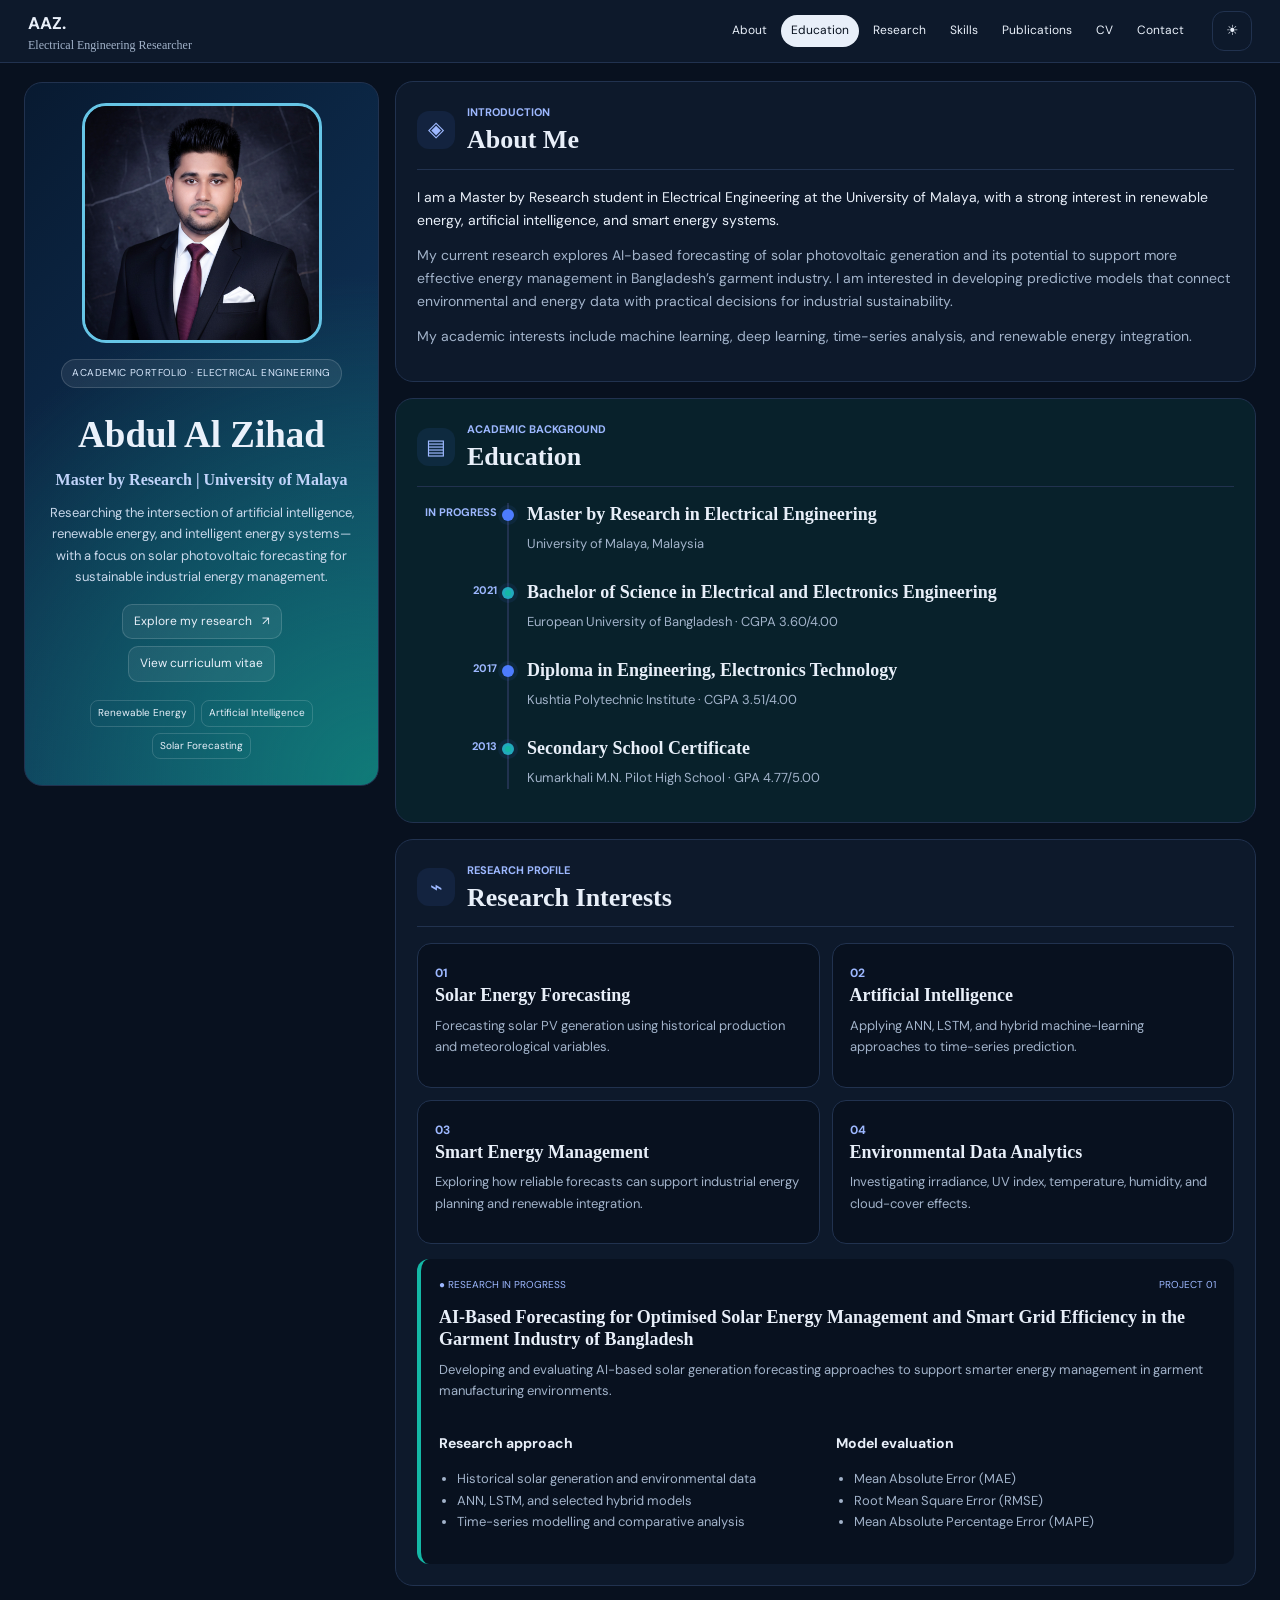
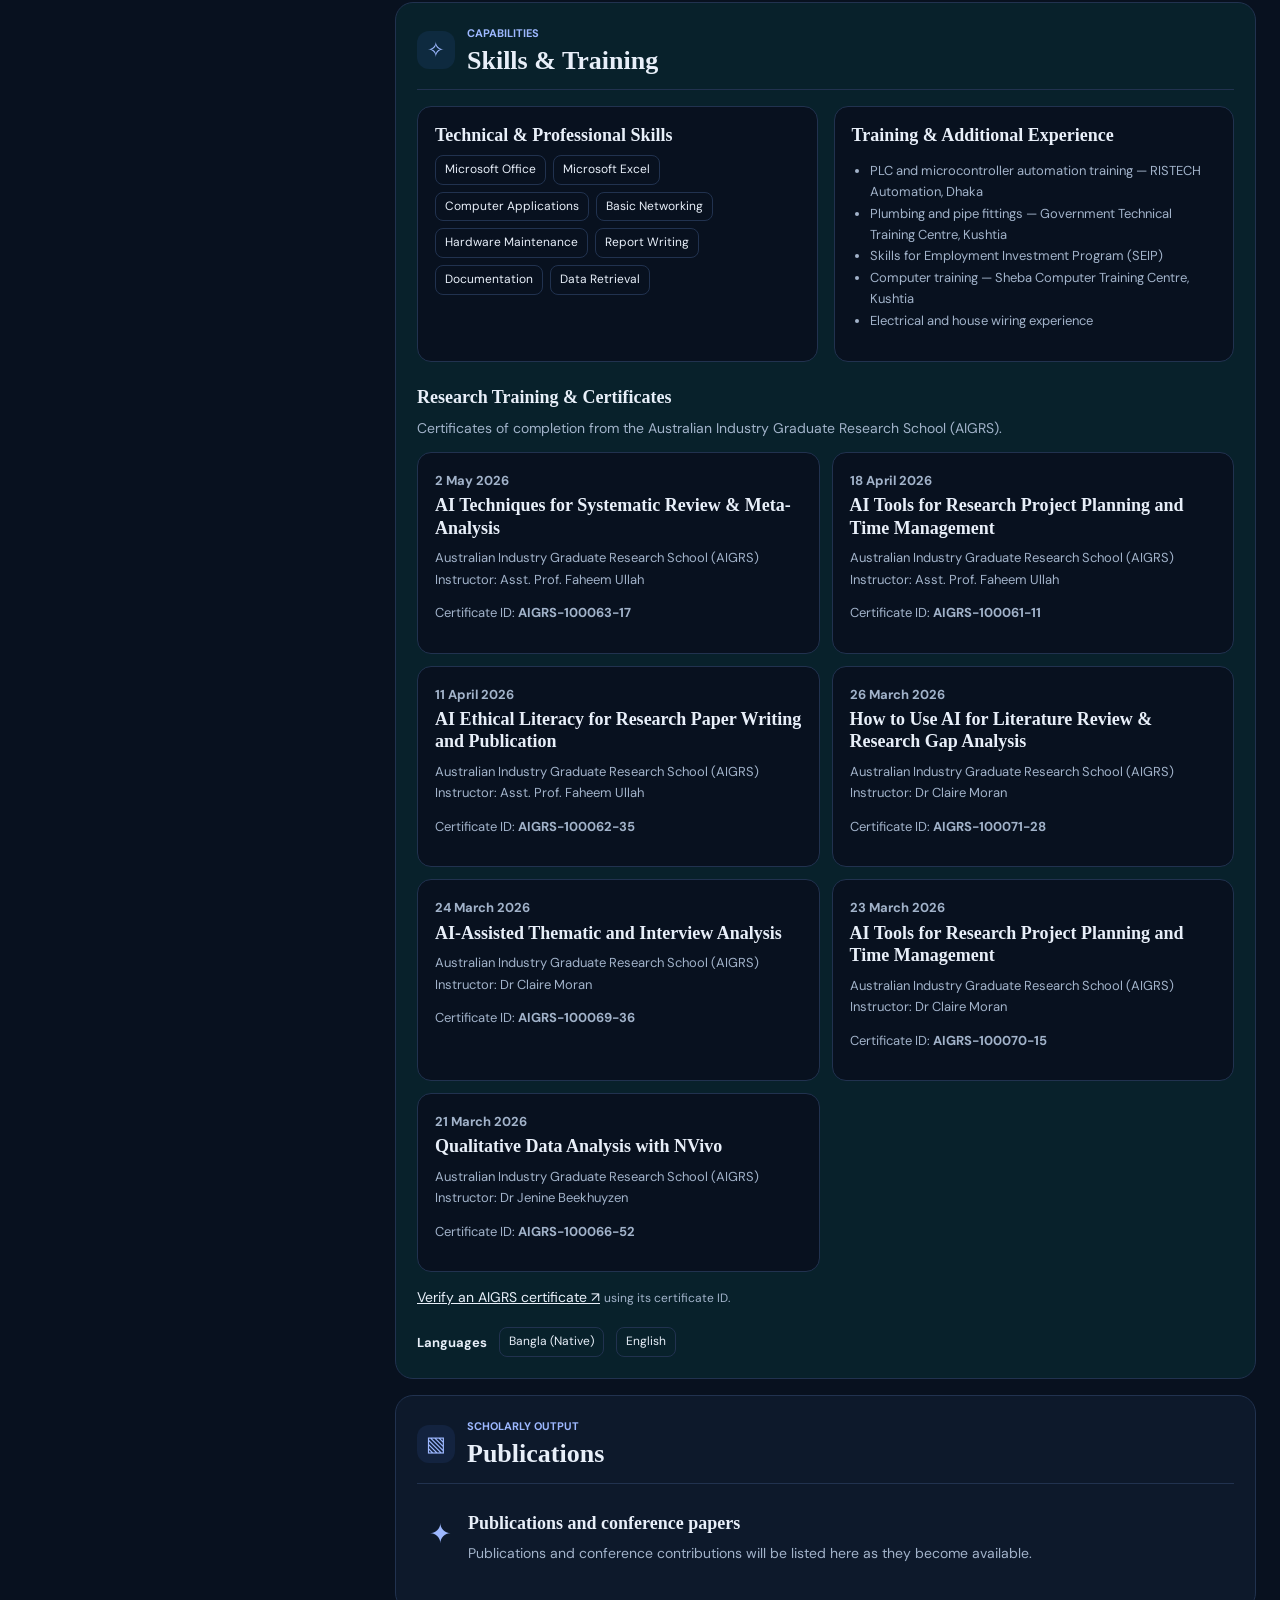
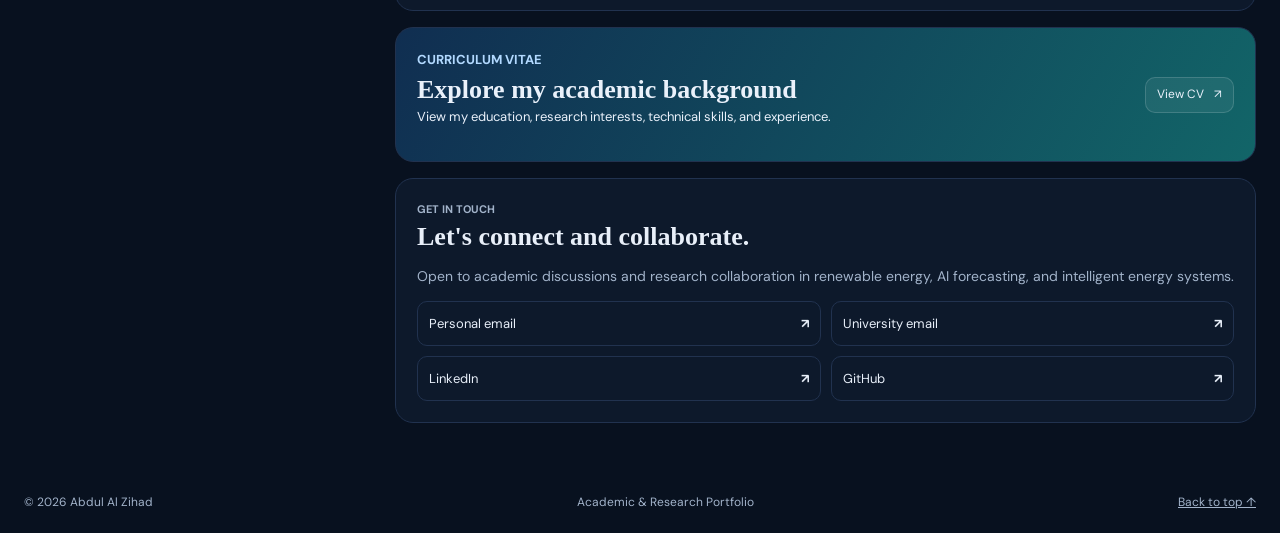
==== commit 7257dedd: "Add seven research training certificates to portfolio and CV" ====
--- a/index.html
+++ b/index.html
@@ -21,7 +21,13 @@
 <section class="section wrap" id="about"><div class="section-title"><span class="section-icon">◈</span><div><p class="eyebrow">INTRODUCTION</p><h2>About Me</h2></div></div><div class="about-grid"><p class="lead">I am a Master by Research student in Electrical Engineering at the University of Malaya, with a strong interest in renewable energy, artificial intelligence, and smart energy systems.</p><div><p>My current research explores AI-based forecasting of solar photovoltaic generation and its potential to support more effective energy management in Bangladesh’s garment industry. I am interested in developing predictive models that connect environmental and energy data with practical decisions for industrial sustainability.</p><p>My academic interests include machine learning, deep learning, time-series analysis, and renewable energy integration.</p></div></div></section>
 <section class="section tinted" id="education"><div class="wrap"><div class="section-title"><span class="section-icon">▤</span><div><p class="eyebrow">ACADEMIC BACKGROUND</p><h2>Education</h2></div></div><div class="timeline"><article><span class="timeline-dot"></span><div><span class="date">IN PROGRESS</span><h3>Master by Research in Electrical Engineering</h3><p>University of Malaya, Malaysia</p></div></article><article><span class="timeline-dot"></span><div><span class="date">2021</span><h3>Bachelor of Science in Electrical and Electronics Engineering</h3><p>European University of Bangladesh · CGPA 3.60/4.00</p></div></article><article><span class="timeline-dot"></span><div><span class="date">2017</span><h3>Diploma in Engineering, Electronics Technology</h3><p>Kushtia Polytechnic Institute · CGPA 3.51/4.00</p></div></article><article><span class="timeline-dot"></span><div><span class="date">2013</span><h3>Secondary School Certificate</h3><p>Kumarkhali M.N. Pilot High School · GPA 4.77/5.00</p></div></article></div></div></section>
 <section class="section wrap" id="research"><div class="section-title"><span class="section-icon">⌁</span><div><p class="eyebrow">RESEARCH PROFILE</p><h2>Research Interests</h2></div></div><div class="card-grid"><article class="info-card"><span class="card-no">01</span><h3>Solar Energy Forecasting</h3><p>Forecasting solar PV generation using historical production and meteorological variables.</p></article><article class="info-card"><span class="card-no">02</span><h3>Artificial Intelligence</h3><p>Applying ANN, LSTM, and hybrid machine-learning approaches to time-series prediction.</p></article><article class="info-card"><span class="card-no">03</span><h3>Smart Energy Management</h3><p>Exploring how reliable forecasts can support industrial energy planning and renewable integration.</p></article><article class="info-card"><span class="card-no">04</span><h3>Environmental Data Analytics</h3><p>Investigating irradiance, UV index, temperature, humidity, and cloud-cover effects.</p></article></div><article class="research-feature"><div class="feature-head"><span class="status">● RESEARCH IN PROGRESS</span><span>PROJECT 01</span></div><h3>AI-Based Forecasting for Optimised Solar Energy Management and Smart Grid Efficiency in the Garment Industry of Bangladesh</h3><p>Developing and evaluating AI-based solar generation forecasting approaches to support smarter energy management in garment manufacturing environments.</p><div class="feature-cols"><div><h4>Research approach</h4><ul><li>Historical solar generation and environmental data</li><li>ANN, LSTM, and selected hybrid models</li><li>Time-series modelling and comparative analysis</li></ul></div><div><h4>Model evaluation</h4><ul><li>Mean Absolute Error (MAE)</li><li>Root Mean Square Error (RMSE)</li><li>Mean Absolute Percentage Error (MAPE)</li></ul></div></div></article></section>
-<section class="section tinted" id="skills"><div class="wrap"><div class="section-title"><span class="section-icon">✧</span><div><p class="eyebrow">CAPABILITIES</p><h2>Skills & Training</h2></div></div><div class="skills-grid"><div class="skill-box"><h3>Technical & Professional Skills</h3><div class="chips"><span>Microsoft Office</span><span>Microsoft Excel</span><span>Computer Applications</span><span>Basic Networking</span><span>Hardware Maintenance</span><span>Report Writing</span><span>Documentation</span><span>Data Retrieval</span></div></div><div class="skill-box"><h3>Training & Additional Experience</h3><ul class="clean-list"><li>PLC and microcontroller automation training — RISTECH Automation, Dhaka</li><li>Plumbing and pipe fittings — Government Technical Training Centre, Kushtia</li><li>Skills for Employment Investment Program (SEIP)</li><li>Computer training — Sheba Computer Training Centre, Kushtia</li><li>Electrical and house wiring experience</li></ul></div></div><div class="language-line"><b>Languages</b><span>Bangla (Native)</span><span>English</span></div></div></section>
+<section class="section tinted" id="skills"><div class="wrap"><div class="section-title"><span class="section-icon">✧</span><div><p class="eyebrow">CAPABILITIES</p><h2>Skills & Training</h2></div></div><div class="skills-grid"><div class="skill-box"><h3>Technical & Professional Skills</h3><div class="chips"><span>Microsoft Office</span><span>Microsoft Excel</span><span>Computer Applications</span><span>Basic Networking</span><span>Hardware Maintenance</span><span>Report Writing</span><span>Documentation</span><span>Data Retrieval</span></div></div><div class="skill-box"><h3>Training & Additional Experience</h3><ul class="clean-list"><li>PLC and microcontroller automation training — RISTECH Automation, Dhaka</li><li>Plumbing and pipe fittings — Government Technical Training Centre, Kushtia</li><li>Skills for Employment Investment Program (SEIP)</li><li>Computer training — Sheba Computer Training Centre, Kushtia</li><li>Electrical and house wiring experience</li></ul></div></div><div class="training-certificates" style="margin-top:24px"><h3>Research Training &amp; Certificates</h3><p style="color:var(--muted)">Certificates of completion from the Australian Industry Graduate Research School (AIGRS).</p><div class="card-grid"><article class="info-card"><p class="eyebrow"><time datetime="2026-05-02">2 May 2026</time></p><h3>AI Techniques for Systematic Review &amp; Meta-Analysis</h3><p>Australian Industry Graduate Research School (AIGRS)<br>Instructor: Asst. Prof. Faheem Ullah</p><p>Certificate ID: <strong>AIGRS-100063-17</strong></p></article>
+<article class="info-card"><p class="eyebrow"><time datetime="2026-04-18">18 April 2026</time></p><h3>AI Tools for Research Project Planning and Time Management</h3><p>Australian Industry Graduate Research School (AIGRS)<br>Instructor: Asst. Prof. Faheem Ullah</p><p>Certificate ID: <strong>AIGRS-100061-11</strong></p></article>
+<article class="info-card"><p class="eyebrow"><time datetime="2026-04-11">11 April 2026</time></p><h3>AI Ethical Literacy for Research Paper Writing and Publication</h3><p>Australian Industry Graduate Research School (AIGRS)<br>Instructor: Asst. Prof. Faheem Ullah</p><p>Certificate ID: <strong>AIGRS-100062-35</strong></p></article>
+<article class="info-card"><p class="eyebrow"><time datetime="2026-03-26">26 March 2026</time></p><h3>How to Use AI for Literature Review &amp; Research Gap Analysis</h3><p>Australian Industry Graduate Research School (AIGRS)<br>Instructor: Dr Claire Moran</p><p>Certificate ID: <strong>AIGRS-100071-28</strong></p></article>
+<article class="info-card"><p class="eyebrow"><time datetime="2026-03-24">24 March 2026</time></p><h3>AI-Assisted Thematic and Interview Analysis</h3><p>Australian Industry Graduate Research School (AIGRS)<br>Instructor: Dr Claire Moran</p><p>Certificate ID: <strong>AIGRS-100069-36</strong></p></article>
+<article class="info-card"><p class="eyebrow"><time datetime="2026-03-23">23 March 2026</time></p><h3>AI Tools for Research Project Planning and Time Management</h3><p>Australian Industry Graduate Research School (AIGRS)<br>Instructor: Dr Claire Moran</p><p>Certificate ID: <strong>AIGRS-100070-15</strong></p></article>
+<article class="info-card"><p class="eyebrow"><time datetime="2026-03-21">21 March 2026</time></p><h3>Qualitative Data Analysis with NVivo</h3><p>Australian Industry Graduate Research School (AIGRS)<br>Instructor: Dr Jenine Beekhuyzen</p><p>Certificate ID: <strong>AIGRS-100066-52</strong></p></article></div><p style="margin-top:14px"><a href="https://aigrs.au/certificate/verify" target="_blank" rel="noopener">Verify an AIGRS certificate ↗</a> <span style="color:var(--muted);font-size:12px">using its certificate ID.</span></p></div><div class="language-line"><b>Languages</b><span>Bangla (Native)</span><span>English</span></div></div></section>
 <section class="section wrap" id="publications"><div class="section-title"><span class="section-icon">▧</span><div><p class="eyebrow">SCHOLARLY OUTPUT</p><h2>Publications</h2></div></div><div class="empty-state"><span>✦</span><div><h3>Publications and conference papers</h3><p>Publications and conference contributions will be listed here as they become available.</p></div></div></section>
 <section class="cv-strip"><div class="wrap cv-inner"><div><p class="eyebrow">CURRICULUM VITAE</p><h2>Explore my academic background</h2><p>View my education, research interests, technical skills, and experience.</p></div><a class="btn btn-light" href="cv.html">View CV <span>↗</span></a></div></section>
 <section class="section wrap contact" id="contact"><div><p class="eyebrow">GET IN TOUCH</p><h2>Let's connect and collaborate.</h2><p>Open to academic discussions and research collaboration in renewable energy, AI forecasting, and intelligent energy systems.</p></div><div class="contact-list"><a href="mailto:abdulalzihad05@gmail.com">Personal email <b>↗</b></a><a href="mailto:25099949@siswa.um.edu.my">University email <b>↗</b></a><a href="https://www.linkedin.com/in/abdul-al-zihad/" target="_blank" rel="noopener">LinkedIn <b>↗</b></a><a href="https://github.com/abdulalzihad05" target="_blank" rel="noopener">GitHub <b>↗</b></a></div></section>
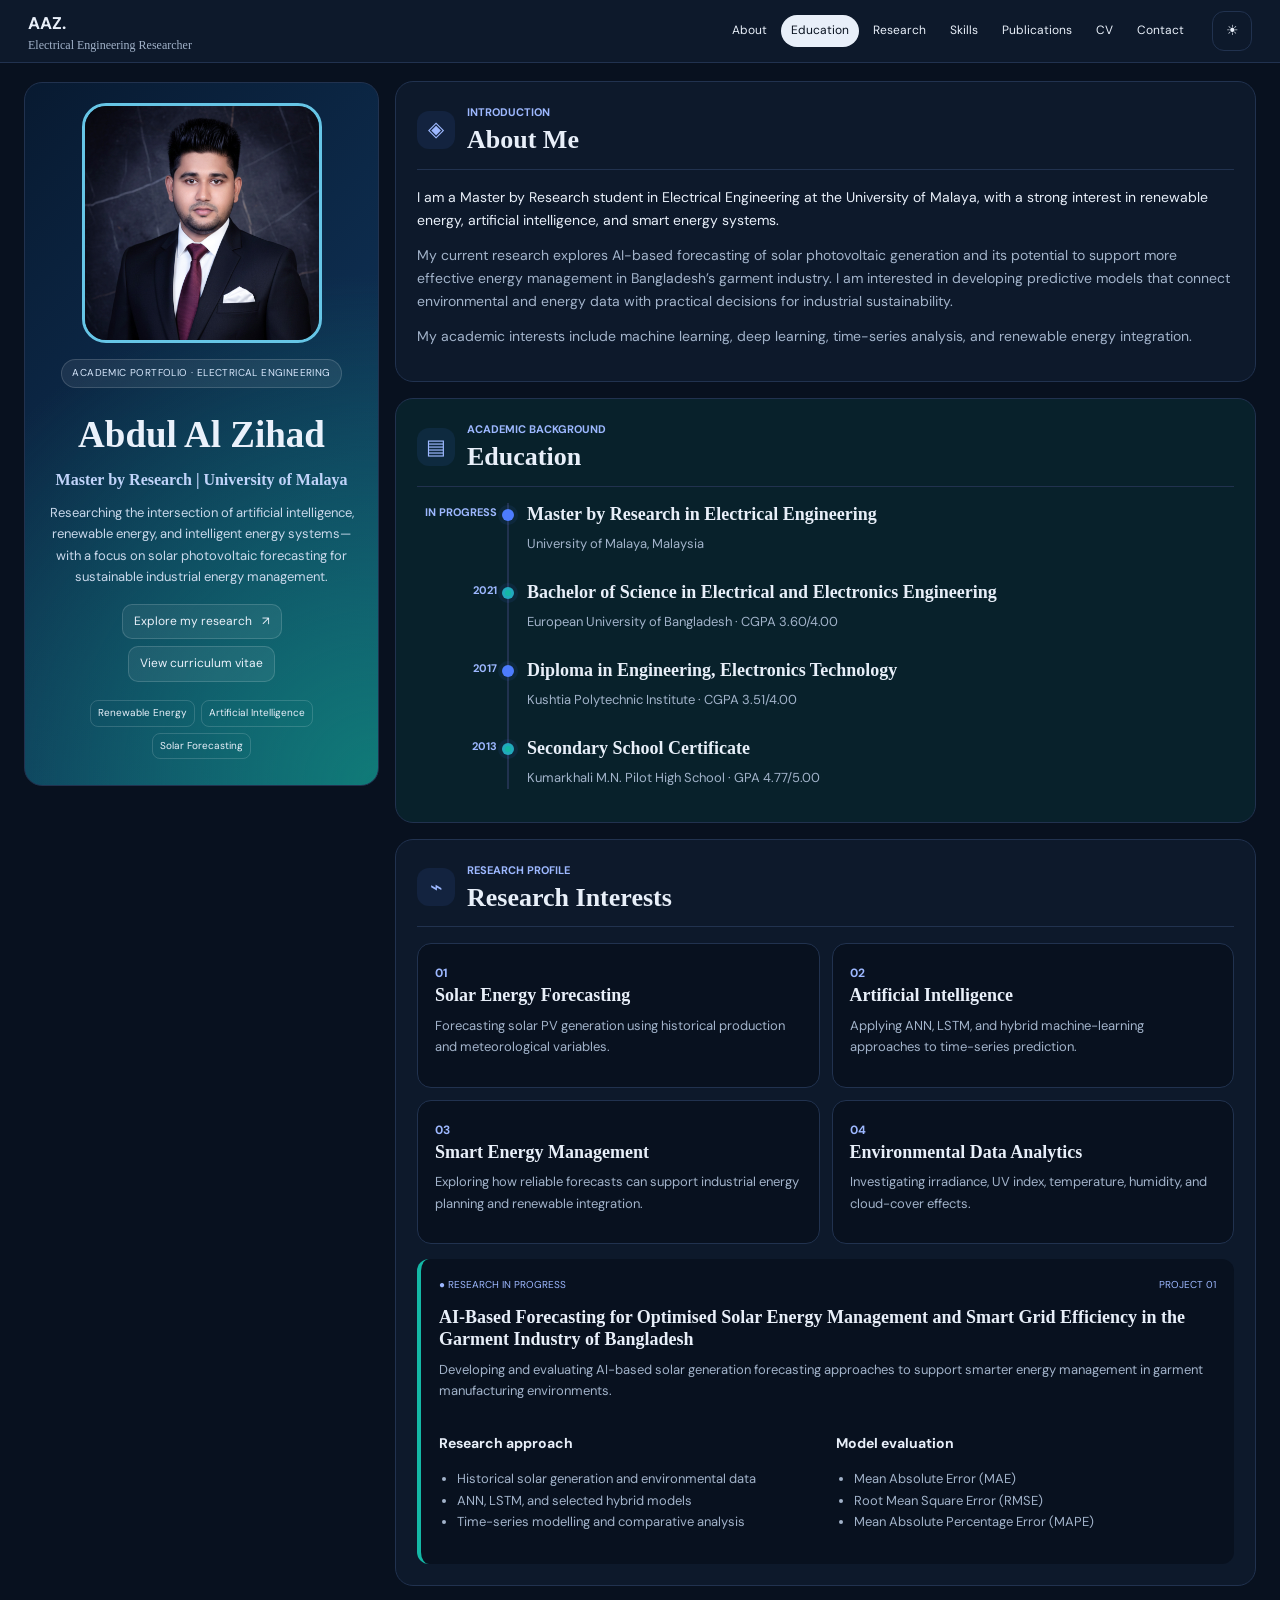
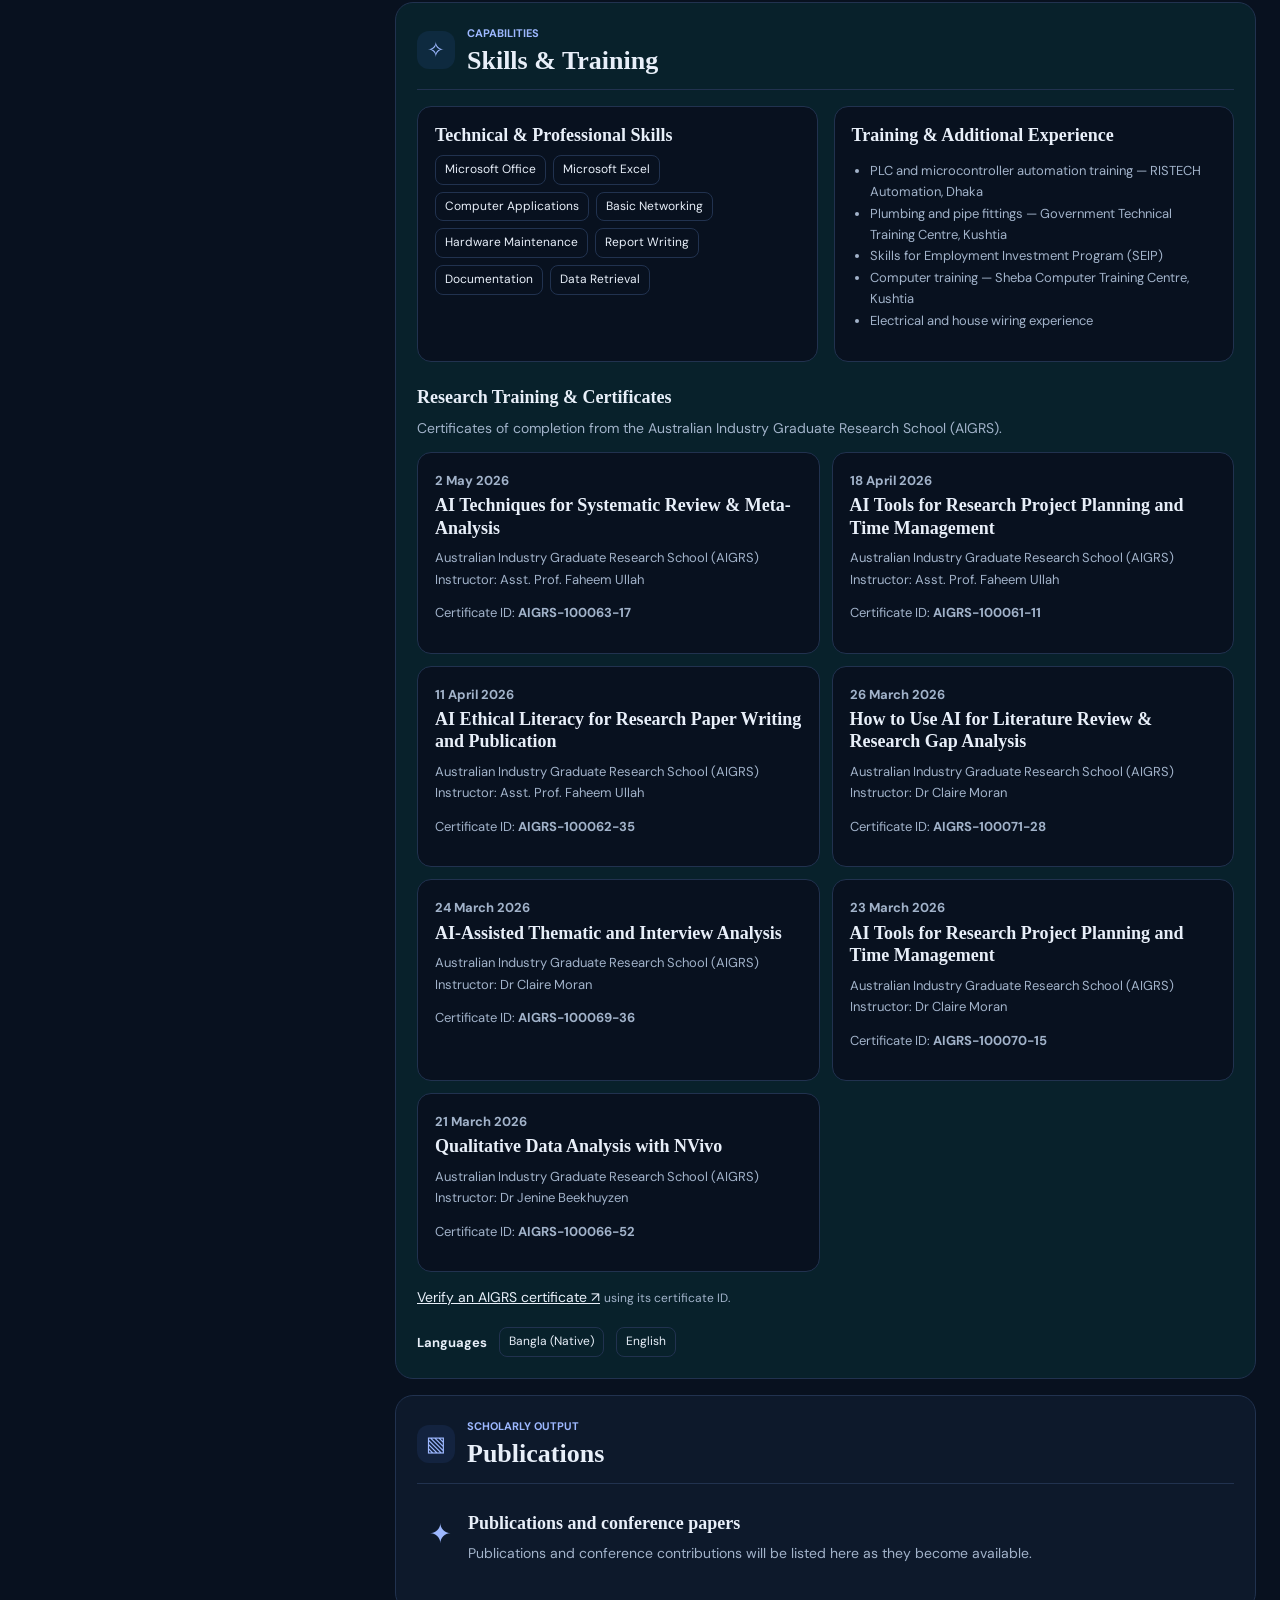
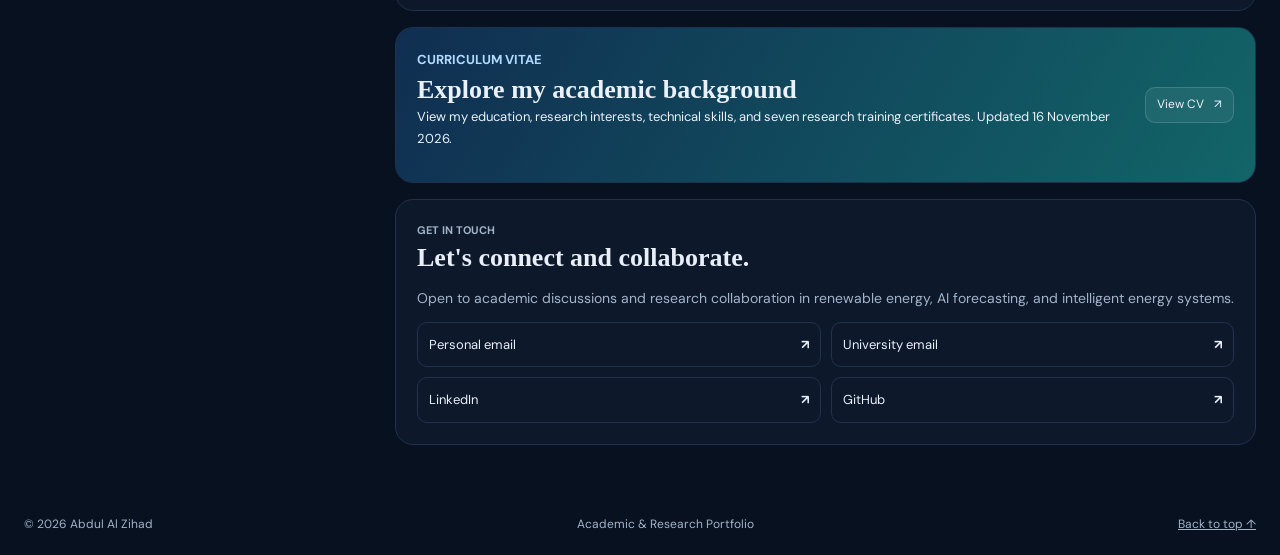
==== commit 073b7a5a: "Refresh all CV links and identify updated certificate edition" ====
--- a/index.html
+++ b/index.html
@@ -14,9 +14,9 @@
 </style>
 </head>
 <body>
-<header class="topbar"><nav class="nav wrap"><a class="brand" href="#home">AAZ<span>.</span></a><button class="menu-toggle" aria-expanded="false" aria-controls="navlinks">☰</button><div class="navlinks" id="navlinks"><a href="#about">About</a><a href="#education">Education</a><a href="#research">Research</a><a href="#skills">Skills</a><a href="#publications">Publications</a><a href="cv.html">CV</a><a class="nav-cta" href="#contact">Contact</a></div><button class="theme-toggle" aria-label="Toggle dark mode" title="Toggle dark mode">☀</button></nav></header>
+<header class="topbar"><nav class="nav wrap"><a class="brand" href="#home">AAZ<span>.</span></a><button class="menu-toggle" aria-expanded="false" aria-controls="navlinks">☰</button><div class="navlinks" id="navlinks"><a href="#about">About</a><a href="#education">Education</a><a href="#research">Research</a><a href="#skills">Skills</a><a href="#publications">Publications</a><a href="cv.html?v=20261116-certificates">CV</a><a class="nav-cta" href="#contact">Contact</a></div><button class="theme-toggle" aria-label="Toggle dark mode" title="Toggle dark mode">☀</button></nav></header>
 <main>
-<section class="hero" id="home"><div class="wrap hero-grid"><div class="hero-copy"><p class="kicker">ACADEMIC PORTFOLIO · ELECTRICAL ENGINEERING</p><h1>Abdul Al Zihad</h1><h2>Master by Research | University of Malaya</h2><p class="hero-text">Researching the intersection of artificial intelligence, renewable energy, and intelligent energy systems—with a focus on solar photovoltaic forecasting for sustainable industrial energy management.</p><div class="actions"><a class="btn btn-light" href="#research">Explore my research <span>↗</span></a><a class="btn btn-outline" href="cv.html">View curriculum vitae</a></div><div class="hero-tags"><span>Renewable Energy</span><i></i><span>Artificial Intelligence</span><i></i><span>Solar Forecasting</span></div></div><div class="portrait-wrap"><div class="portrait-frame"><img src="assets/profile-portrait.jpg" alt="Portrait of Abdul Al Zihad" onerror="this.style.display='none'"><div class="portrait-fallback">AAZ</div></div><div class="portrait-caption"><b>Abdul Al Zihad</b><span>Researcher · Electrical Engineering</span></div></div></div></section>
+<section class="hero" id="home"><div class="wrap hero-grid"><div class="hero-copy"><p class="kicker">ACADEMIC PORTFOLIO · ELECTRICAL ENGINEERING</p><h1>Abdul Al Zihad</h1><h2>Master by Research | University of Malaya</h2><p class="hero-text">Researching the intersection of artificial intelligence, renewable energy, and intelligent energy systems—with a focus on solar photovoltaic forecasting for sustainable industrial energy management.</p><div class="actions"><a class="btn btn-light" href="#research">Explore my research <span>↗</span></a><a class="btn btn-outline" href="cv.html?v=20261116-certificates">View curriculum vitae</a></div><div class="hero-tags"><span>Renewable Energy</span><i></i><span>Artificial Intelligence</span><i></i><span>Solar Forecasting</span></div></div><div class="portrait-wrap"><div class="portrait-frame"><img src="assets/profile-portrait.jpg" alt="Portrait of Abdul Al Zihad" onerror="this.style.display='none'"><div class="portrait-fallback">AAZ</div></div><div class="portrait-caption"><b>Abdul Al Zihad</b><span>Researcher · Electrical Engineering</span></div></div></div></section>
 <div class="facts-band"><div class="wrap facts"><div><b>01</b><span>Research-focused</span></div><div><b>02</b><span>Data-driven</span></div><div><b>03</b><span>Sustainability-oriented</span></div></div></div>
 <section class="section wrap" id="about"><div class="section-title"><span class="section-icon">◈</span><div><p class="eyebrow">INTRODUCTION</p><h2>About Me</h2></div></div><div class="about-grid"><p class="lead">I am a Master by Research student in Electrical Engineering at the University of Malaya, with a strong interest in renewable energy, artificial intelligence, and smart energy systems.</p><div><p>My current research explores AI-based forecasting of solar photovoltaic generation and its potential to support more effective energy management in Bangladesh’s garment industry. I am interested in developing predictive models that connect environmental and energy data with practical decisions for industrial sustainability.</p><p>My academic interests include machine learning, deep learning, time-series analysis, and renewable energy integration.</p></div></div></section>
 <section class="section tinted" id="education"><div class="wrap"><div class="section-title"><span class="section-icon">▤</span><div><p class="eyebrow">ACADEMIC BACKGROUND</p><h2>Education</h2></div></div><div class="timeline"><article><span class="timeline-dot"></span><div><span class="date">IN PROGRESS</span><h3>Master by Research in Electrical Engineering</h3><p>University of Malaya, Malaysia</p></div></article><article><span class="timeline-dot"></span><div><span class="date">2021</span><h3>Bachelor of Science in Electrical and Electronics Engineering</h3><p>European University of Bangladesh · CGPA 3.60/4.00</p></div></article><article><span class="timeline-dot"></span><div><span class="date">2017</span><h3>Diploma in Engineering, Electronics Technology</h3><p>Kushtia Polytechnic Institute · CGPA 3.51/4.00</p></div></article><article><span class="timeline-dot"></span><div><span class="date">2013</span><h3>Secondary School Certificate</h3><p>Kumarkhali M.N. Pilot High School · GPA 4.77/5.00</p></div></article></div></div></section>
@@ -29,7 +29,7 @@
 <article class="info-card"><p class="eyebrow"><time datetime="2026-03-23">23 March 2026</time></p><h3>AI Tools for Research Project Planning and Time Management</h3><p>Australian Industry Graduate Research School (AIGRS)<br>Instructor: Dr Claire Moran</p><p>Certificate ID: <strong>AIGRS-100070-15</strong></p></article>
 <article class="info-card"><p class="eyebrow"><time datetime="2026-03-21">21 March 2026</time></p><h3>Qualitative Data Analysis with NVivo</h3><p>Australian Industry Graduate Research School (AIGRS)<br>Instructor: Dr Jenine Beekhuyzen</p><p>Certificate ID: <strong>AIGRS-100066-52</strong></p></article></div><p style="margin-top:14px"><a href="https://aigrs.au/certificate/verify" target="_blank" rel="noopener">Verify an AIGRS certificate ↗</a> <span style="color:var(--muted);font-size:12px">using its certificate ID.</span></p></div><div class="language-line"><b>Languages</b><span>Bangla (Native)</span><span>English</span></div></div></section>
 <section class="section wrap" id="publications"><div class="section-title"><span class="section-icon">▧</span><div><p class="eyebrow">SCHOLARLY OUTPUT</p><h2>Publications</h2></div></div><div class="empty-state"><span>✦</span><div><h3>Publications and conference papers</h3><p>Publications and conference contributions will be listed here as they become available.</p></div></div></section>
-<section class="cv-strip"><div class="wrap cv-inner"><div><p class="eyebrow">CURRICULUM VITAE</p><h2>Explore my academic background</h2><p>View my education, research interests, technical skills, and experience.</p></div><a class="btn btn-light" href="cv.html">View CV <span>↗</span></a></div></section>
+<section class="cv-strip"><div class="wrap cv-inner"><div><p class="eyebrow">CURRICULUM VITAE</p><h2>Explore my academic background</h2><p>View my education, research interests, technical skills, and seven research training certificates. Updated 16 November 2026.</p></div><a class="btn btn-light" href="cv.html?v=20261116-certificates">View CV <span>↗</span></a></div></section>
 <section class="section wrap contact" id="contact"><div><p class="eyebrow">GET IN TOUCH</p><h2>Let's connect and collaborate.</h2><p>Open to academic discussions and research collaboration in renewable energy, AI forecasting, and intelligent energy systems.</p></div><div class="contact-list"><a href="mailto:abdulalzihad05@gmail.com">Personal email <b>↗</b></a><a href="mailto:25099949@siswa.um.edu.my">University email <b>↗</b></a><a href="https://www.linkedin.com/in/abdul-al-zihad/" target="_blank" rel="noopener">LinkedIn <b>↗</b></a><a href="https://github.com/abdulalzihad05" target="_blank" rel="noopener">GitHub <b>↗</b></a></div></section>
 </main><footer><div class="wrap footer-inner"><span>© <span id="year"></span> Abdul Al Zihad</span><span>Academic & Research Portfolio</span><a href="#home">Back to top ↑</a></div></footer><script>
 document.getElementById('year').textContent=new Date().getFullYear();
